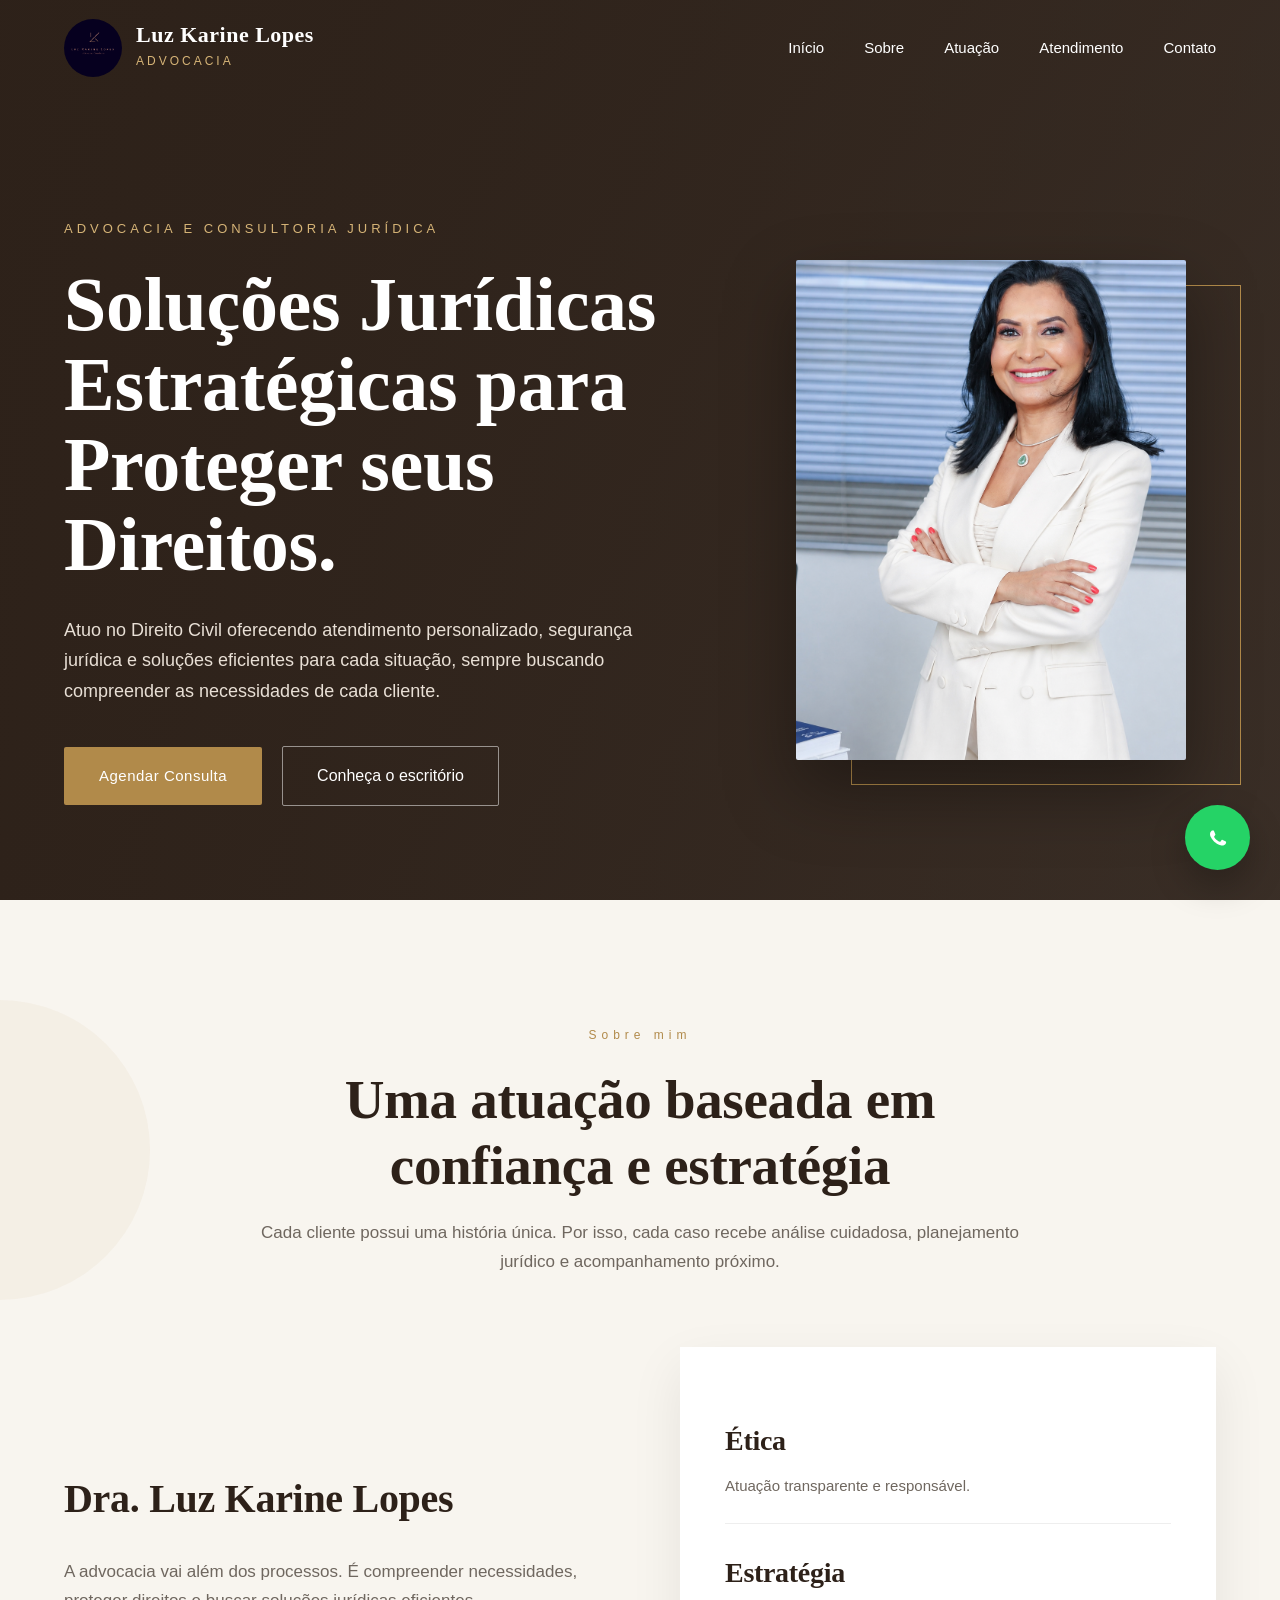
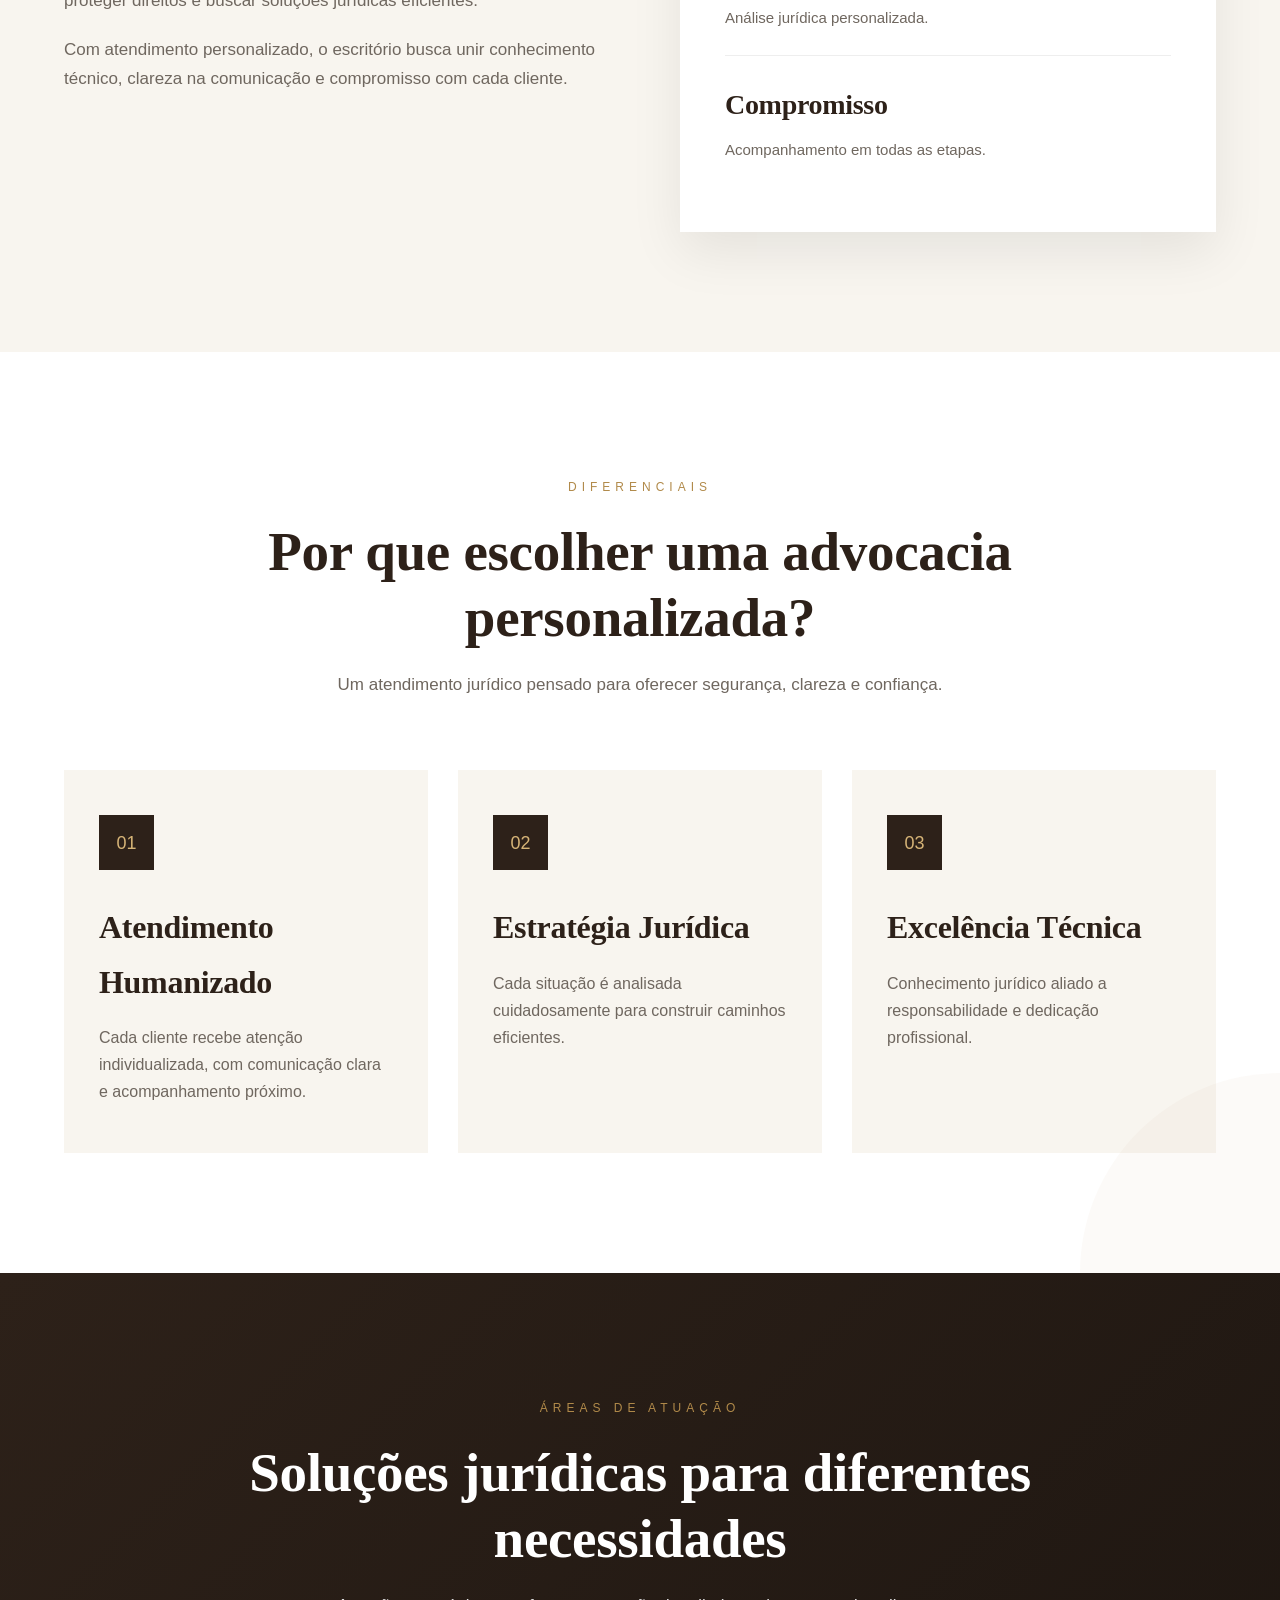
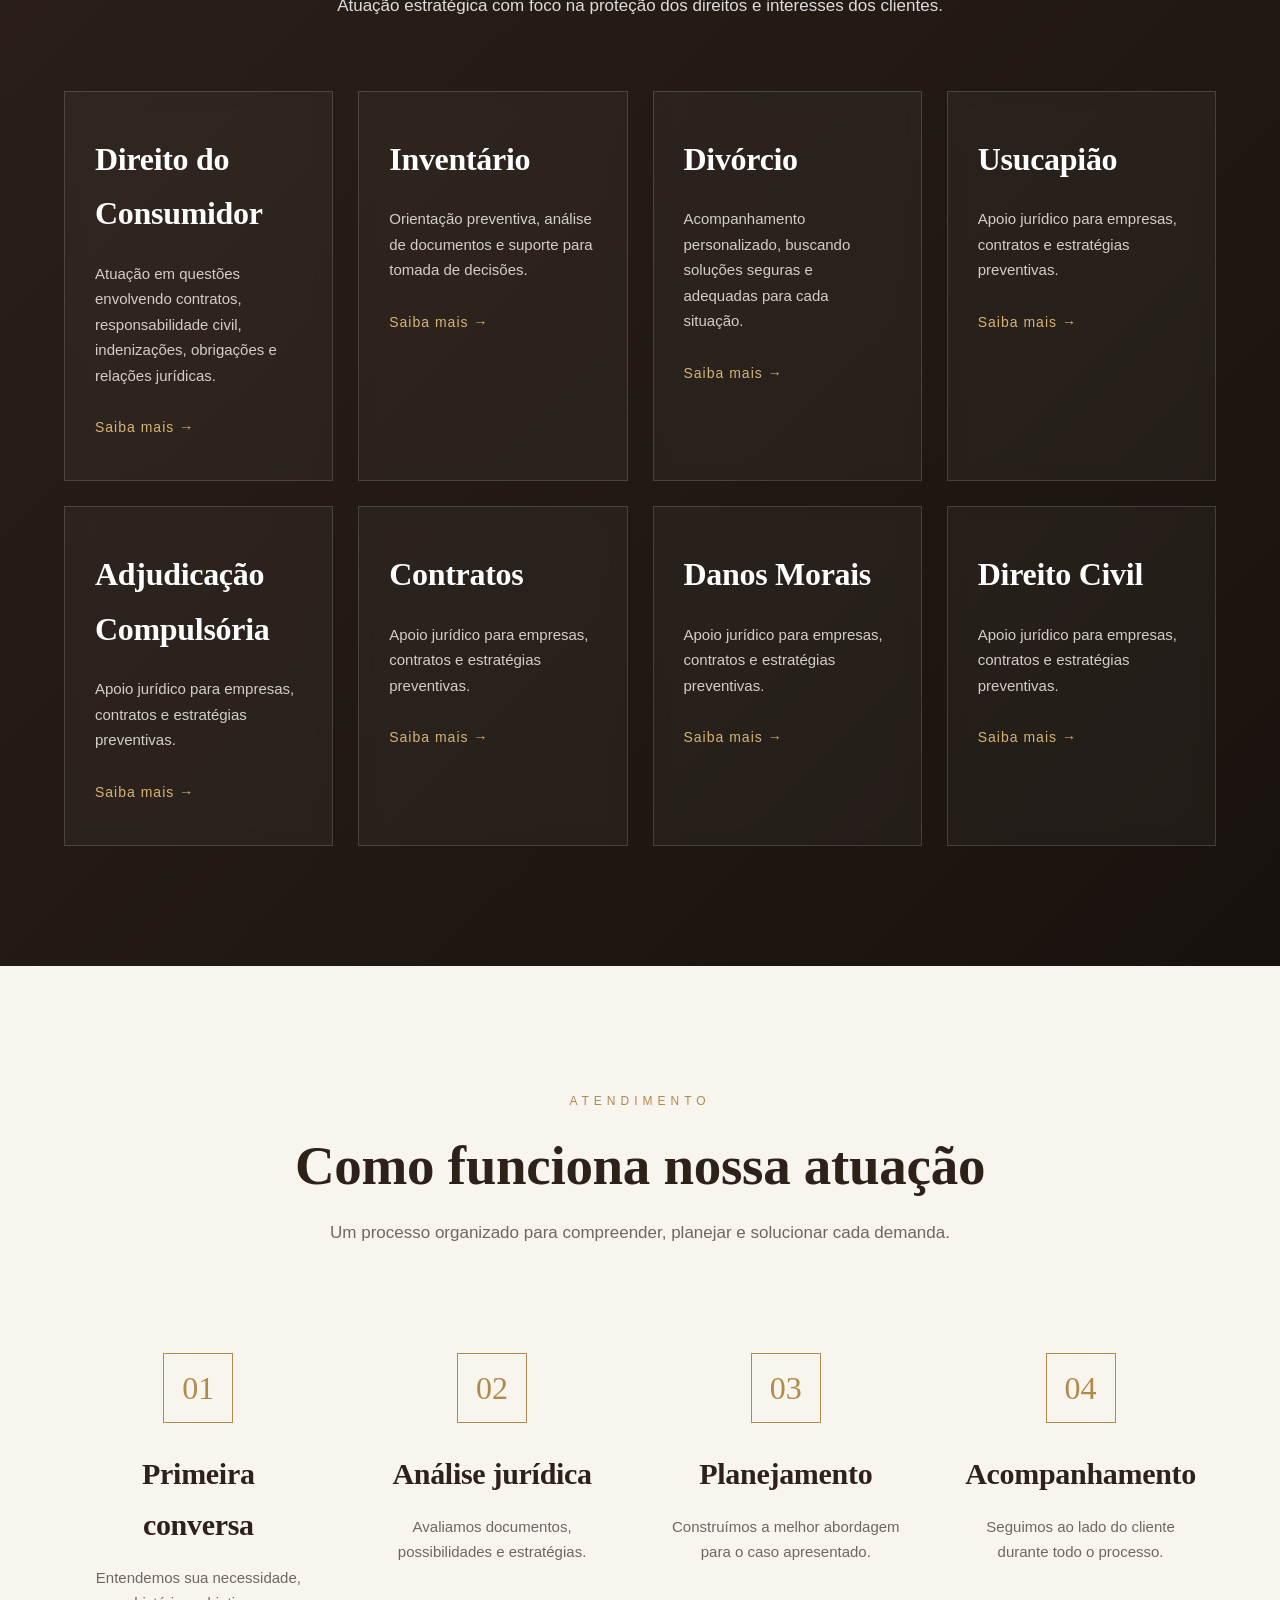
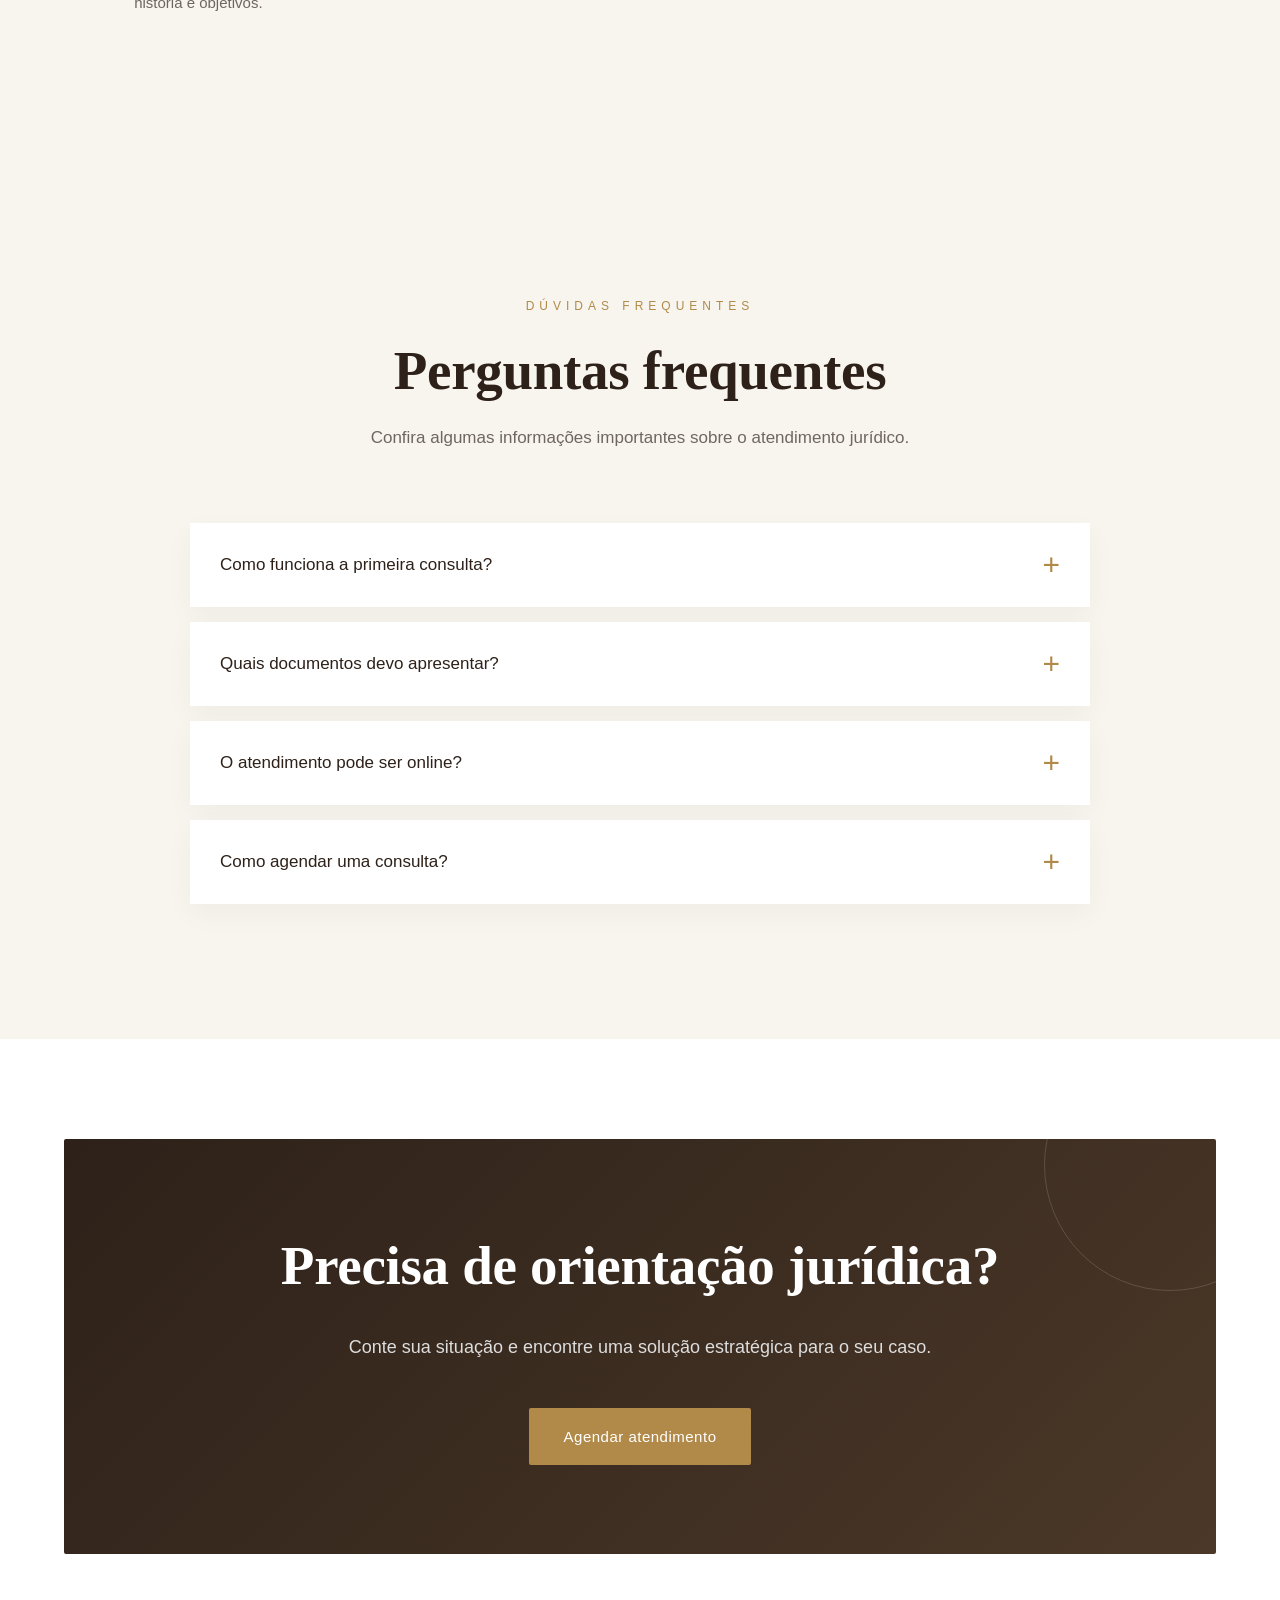
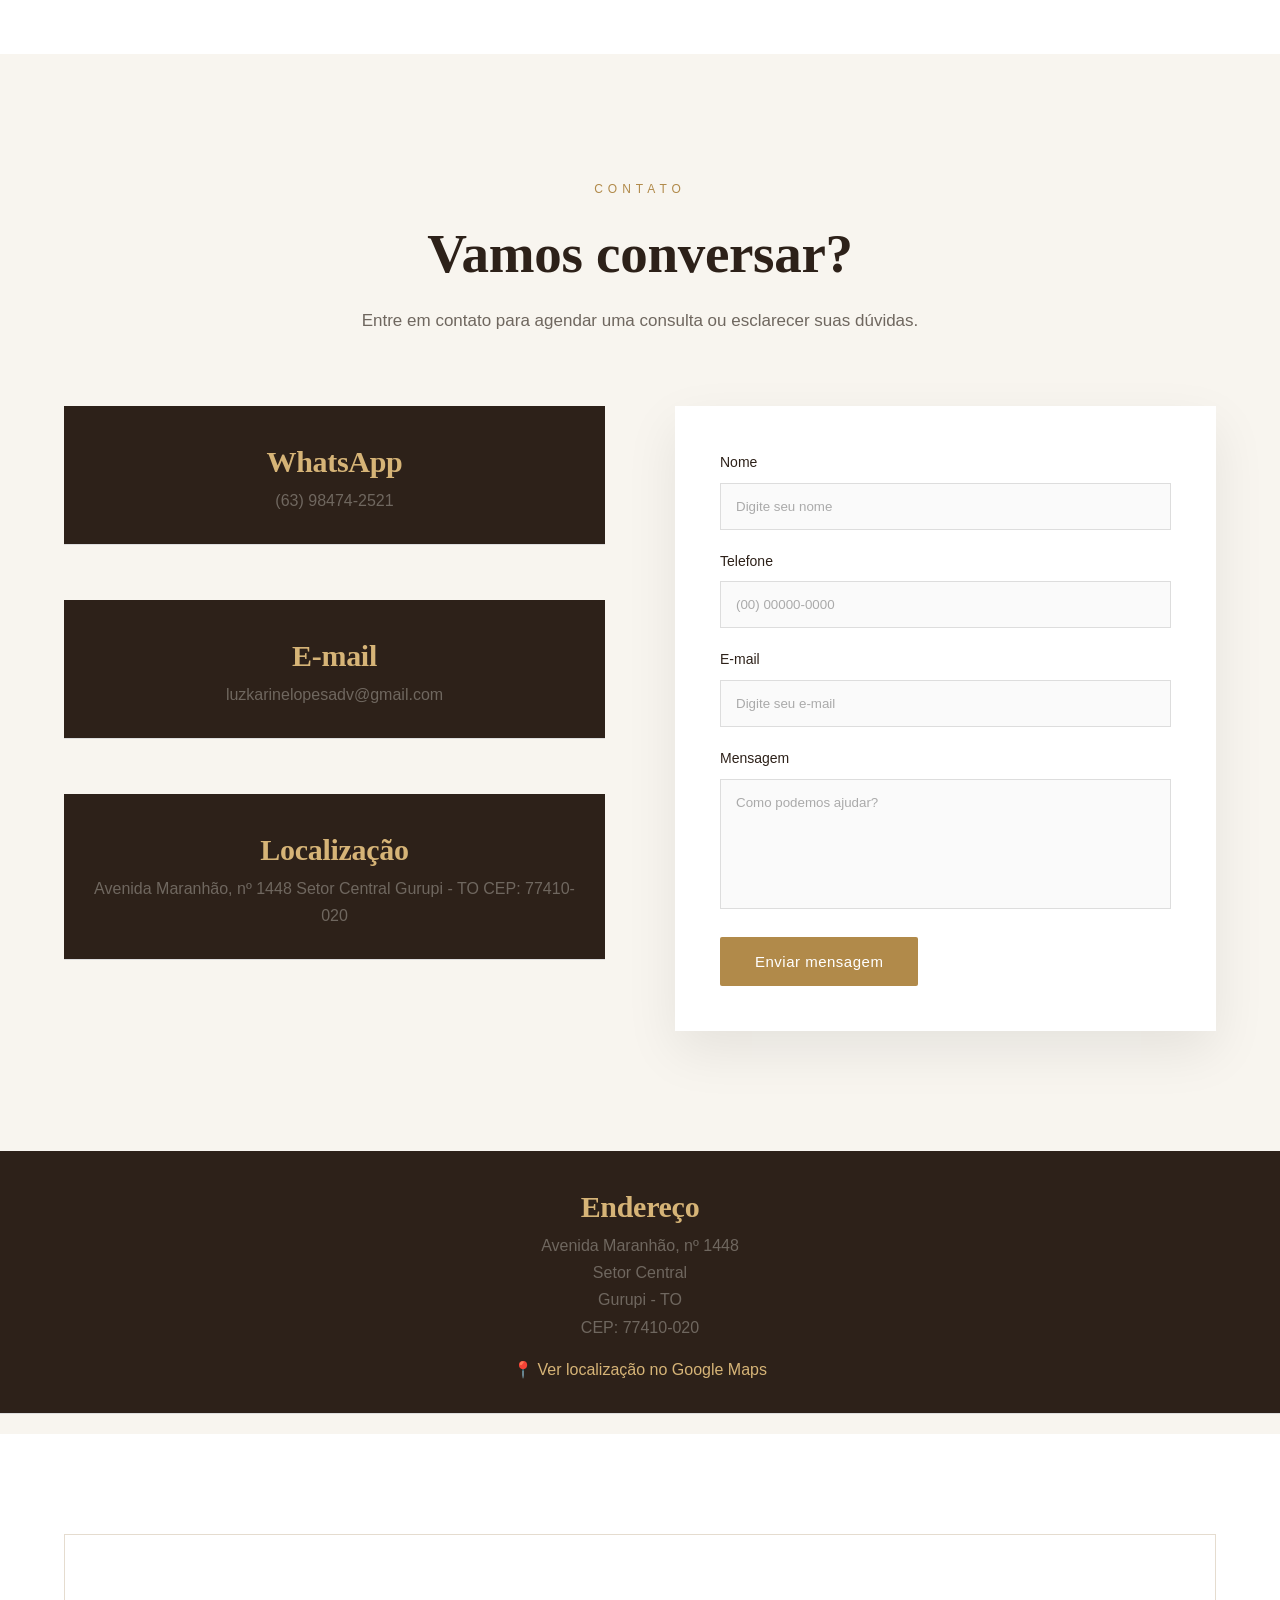
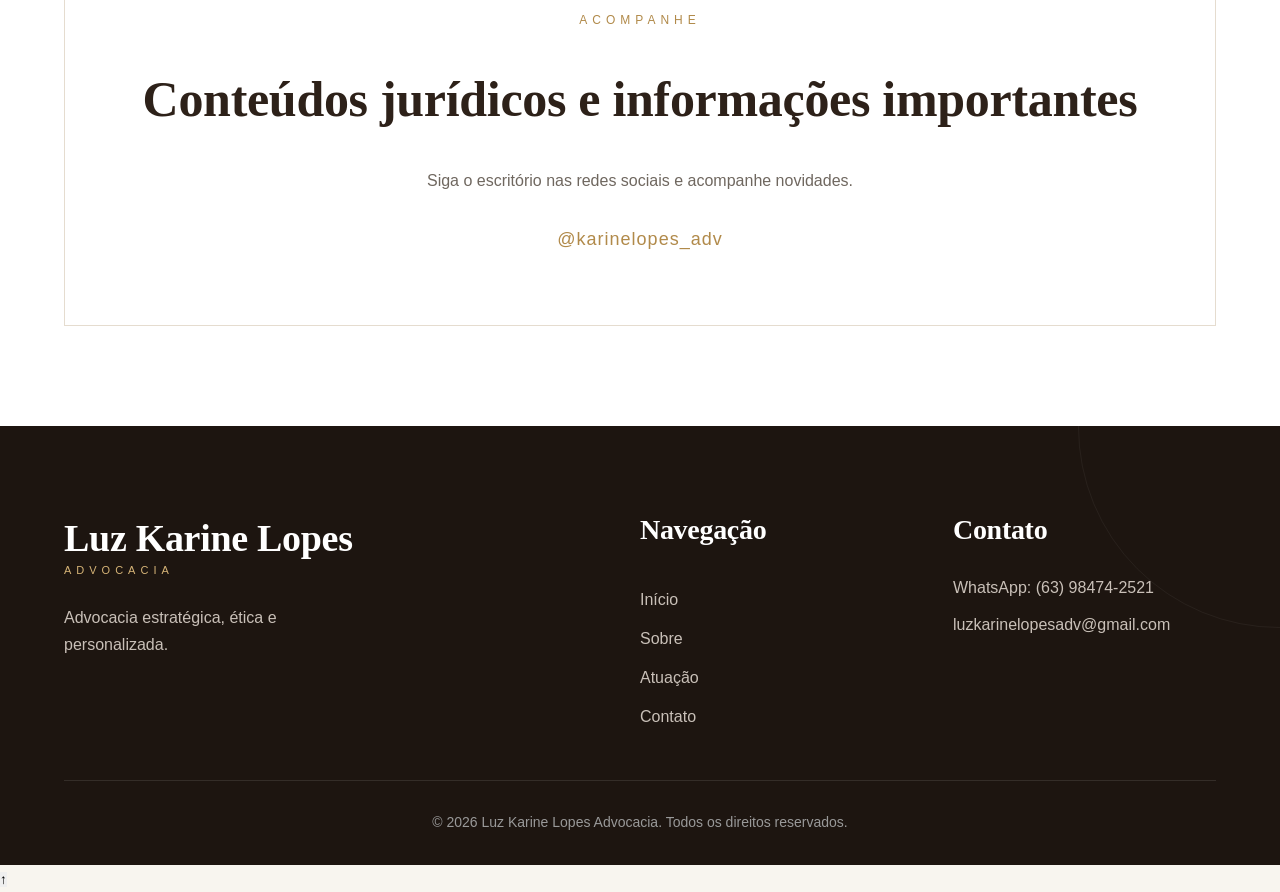
==== index.html @ 17869a9b "Ajusta logo circular no cabecalho" ====
<!DOCTYPE html>
<html lang="pt-BR">

<head>
    <meta charset="UTF-8">
    <meta name="viewport" content="width=device-width, initial-scale=1.0">

    <title>Luz Karine Lopes | Advocacia Especializada</title>

    <meta name="description" content="Escritório de advocacia com atendimento personalizado, atuação jurídica especializada, ética, comprometimento e excelência na defesa dos direitos de seus clientes.">

    <meta name="keywords" content="advogada, advocacia, direito, escritório de advocacia, advogado, direito civil, direito do consumidor, direito de família, Gurupi, Tocantins">

    <meta name="author" content="Luz Karine Lopes">

    <meta name="robots" content="index, follow">

    <link rel="canonical" href="https://mariaeduardalopes521.github.io/luzkarinelopes.github.io/">

    <meta property="og:type" content="website">
    <meta property="og:title" content="Luz Karine Lopes | Advocacia Especializada">
    <meta property="og:description" content="Atendimento jurídico com ética, excelência e compromisso na defesa dos seus direitos.">
    <meta property="og:url" content="https://mariaeduardalopes521.github.io/luzkarinelopes.github.io/">

    <meta property="og:image" content="https://mariaeduardalopes521.github.io/luzkarinelopes.github.io/perfil.png">

    <meta property="og:locale" content="pt_BR">

    <meta name="twitter:card" content="summary_large_image">
    <meta name="twitter:title" content="Luz Karine Lopes | Advocacia Especializada">
    <meta name="twitter:description" content="Advocacia especializada, atendimento humanizado e soluções jurídicas personalizadas.">
    <meta name="twitter:image" content="https://mariaeduardalopes521.github.io/luzkarinelopes.github.io/perfil.png">

    <link rel="icon" href="image.png" type="image/png">

    <link rel="stylesheet" href="style.css">

    <script type="application/ld+json">
    {
      "@context":"https://schema.org",
      "@type":"LegalService",
      "name":"Luz Karine Lopes",
      "url":"https://mariaeduardalopes521.github.io/luzkarinelopes.github.io/",
      "image":"https://mariaeduardalopes521.github.io/luzkarinelopes.github.io/perfil.png",
      "description":"Escritório de advocacia especializado em atendimento jurídico personalizado.",
      "areaServed":"Brasil",
      "availableLanguage":"Portuguese",
      "founder":{
        "@type":"Person",
        "name":"Luz Karine Lopes"
      }
    }
    </script>

    <link rel="preconnect" href="https://fonts.googleapis.com">
    <link rel="preconnect" href="https://fonts.gstatic.com" crossorigin>
</head>

<body>



<!-- ================= HEADER ================= -->


<header class="header" id="header">


<div class="container">


<div class="navbar">



<a href="#inicio" class="logo">

    <img src="image.png" alt="Logo Luz Karine Lopes Advocacia">

    <div class="logo-text">
        <h2>Luz Karine Lopes</h2>
        <span>ADVOCACIA</span>
    </div>

</a>


<nav class="menu" id="menu">


<a href="#inicio">
Início
</a>


<a href="#sobre">
Sobre
</a>


<a href="#atuacao">
Atuação
</a>


<a href="#atendimento">
Atendimento
</a>


<a href="#contato">
Contato
</a>


</nav>




<button class="menu-mobile" id="menu-mobile">


<span></span>

<span></span>

<span></span>


</button>



</div>


</div>


</header>





<!-- ================= HERO ================= -->


<section class="hero" id="inicio">


<div class="container">


<div class="hero-content">



<div class="hero-text">


<span class="subtitle">
ADVOCACIA E CONSULTORIA JURÍDICA
</span>



<h1>

Soluções Jurídicas Estratégicas para Proteger seus Direitos.

</h1>



<p>

Atuo no Direito Civil oferecendo atendimento personalizado, segurança jurídica e soluções eficientes para cada situação, sempre buscando compreender as necessidades de cada cliente.

</p>



<div class="hero-buttons">


<a href="#contato" class="btn-primary">

Agendar Consulta

</a>



<a href="#sobre" class="btn-secondary">

Conheça o escritório

</a>



</div>



</div>





<div class="hero-image">


<div class="image-frame">


<img src="perfil.png" alt="Dra. Luz Karine Lopes - Advogada">

</div>


<div class="gold-detail"></div>



</div>



</div>


</div>


</section>





<!-- ================= SOBRE ================= -->


<section class="sobre" id="sobre">


<div class="container">


<div class="section-header">


<span>
Sobre mim
</span>


<h2>
Uma atuação baseada em confiança e estratégia
</h2>


<p>

Cada cliente possui uma história única.
Por isso, cada caso recebe análise cuidadosa,
planejamento jurídico e acompanhamento próximo.

</p>


</div>





<div class="sobre-grid">



<div class="sobre-text">


<h3>
Dra. Luz Karine Lopes
</h3>



<p>

A advocacia vai além dos processos.
É compreender necessidades, proteger direitos
e buscar soluções jurídicas eficientes.

</p>



<p>

Com atendimento personalizado,
o escritório busca unir conhecimento técnico,
clareza na comunicação e compromisso
com cada cliente.

</p>



</div>





<div class="sobre-box">


<div class="item">


<h4>
Ética
</h4>


<p>
Atuação transparente e responsável.
</p>


</div>



<div class="item">


<h4>
Estratégia
</h4>


<p>
Análise jurídica personalizada.
</p>


</div>




<div class="item">


<h4>
Compromisso
</h4>


<p>
Acompanhamento em todas as etapas.
</p>


</div>



</div>


</div>


</div>


</section>

<!-- ================= DIFERENCIAIS ================= -->


<section class="diferenciais">


<div class="container">


<div class="section-header">


<span>
DIFERENCIAIS
</span>


<h2>
Por que escolher uma advocacia personalizada?
</h2>


<p>

Um atendimento jurídico pensado para oferecer
segurança, clareza e confiança.

</p>


</div>





<div class="cards-diferenciais">



<div class="card">


<div class="icon">
01
</div>


<h3>
Atendimento Humanizado
</h3>


<p>

Cada cliente recebe atenção individualizada,
com comunicação clara e acompanhamento próximo.

</p>


</div>





<div class="card">


<div class="icon">
02
</div>


<h3>
Estratégia Jurídica
</h3>


<p>

Cada situação é analisada cuidadosamente
para construir caminhos eficientes.

</p>


</div>





<div class="card">


<div class="icon">
03
</div>


<h3>
Excelência Técnica
</h3>


<p>

Conhecimento jurídico aliado a responsabilidade
e dedicação profissional.

</p>


</div>



</div>


</div>


</section>






<!-- ================= ATUAÇÃO ================= -->



<section class="atuacao" id="atuacao">


<div class="container">



<div class="section-header light">


<span>
ÁREAS DE ATUAÇÃO
</span>



<h2>
Soluções jurídicas para diferentes necessidades
</h2>


<p>

Atuação estratégica com foco na proteção dos
direitos e interesses dos clientes.

</p>


</div>





<div class="areas-grid">



<div class="area-card">


<h3>
Direito do Consumidor
</h3>


<p>

Atuação em questões envolvendo contratos,
responsabilidade civil, indenizações,
obrigações e relações jurídicas.

</p>


<a href="#">
Saiba mais →
</a>


</div>





<div class="area-card">


<h3>
Inventário
</h3>


<p>

Orientação preventiva,
análise de documentos e suporte
para tomada de decisões.

</p>


<a href="#">
Saiba mais →
</a>


</div>





<div class="area-card">


<h3>
Divórcio
</h3>


<p>

Acompanhamento personalizado,
buscando soluções seguras
e adequadas para cada situação.

</p>


<a href="#">
Saiba mais →
</a>


</div>




<div class="area-card">


<h3>
Usucapião
</h3>


<p>

Apoio jurídico para empresas,
contratos e estratégias preventivas.

</p>


<a href="#">
Saiba mais →
</a>


</div>


<div class="area-card">


<h3>
Adjudicação Compulsória
</h3>


<p>

Apoio jurídico para empresas,
contratos e estratégias preventivas.

</p>


<a href="#">
Saiba mais →
</a>


</div>


<div class="area-card">


<h3>
Contratos
</h3>


<p>

Apoio jurídico para empresas,
contratos e estratégias preventivas.

</p>


<a href="#">
Saiba mais →
</a>


</div>


<div class="area-card">


<h3>
Danos Morais
</h3>


<p>

Apoio jurídico para empresas,
contratos e estratégias preventivas.

</p>


<a href="#">
Saiba mais →
</a>


</div>

<div class="area-card">


<h3>
Direito Civil
</h3>


<p>

Apoio jurídico para empresas,
contratos e estratégias preventivas.

</p>


<a href="#">
Saiba mais →
</a>


</div>


</div>



</div>


</section>






<!-- ================= ESTATÍSTICAS ================= -->
 
<!-- ================= COMO FUNCIONA ================= -->



<section class="atendimento" id="atendimento">


<div class="container">



<div class="section-header">


<span>
ATENDIMENTO
</span>



<h2>
Como funciona nossa atuação
</h2>



<p>

Um processo organizado para compreender,
planejar e solucionar cada demanda.

</p>



</div>






<div class="steps">



<div class="step">


<div class="number">
01
</div>


<h3>
Primeira conversa
</h3>


<p>

Entendemos sua necessidade,
história e objetivos.

</p>


</div>






<div class="step">


<div class="number">
02
</div>


<h3>
Análise jurídica
</h3>


<p>

Avaliamos documentos,
possibilidades e estratégias.

</p>


</div>






<div class="step">


<div class="number">
03
</div>


<h3>
Planejamento
</h3>


<p>

Construímos a melhor abordagem
para o caso apresentado.

</p>


</div>






<div class="step">


<div class="number">
04
</div>


<h3>
Acompanhamento
</h3>


<p>

Seguimos ao lado do cliente
durante todo o processo.

</p>


</div>



</div>



</div>


</section>

<!-- ================= DEPOIMENTOS ================= -->



<!-- ================= FAQ ================= -->



<section class="faq">


<div class="container">



<div class="section-header">


<span>
DÚVIDAS FREQUENTES
</span>



<h2>
Perguntas frequentes
</h2>



<p>

Confira algumas informações importantes
sobre o atendimento jurídico.

</p>


</div>






<div class="faq-container">





<div class="faq-item">


<button class="faq-question">

Como funciona a primeira consulta?

<span>
+
</span>

</button>



<div class="faq-answer">


<p>

A primeira conversa é destinada para
compreender o caso, analisar informações
iniciais e identificar os melhores caminhos
jurídicos.

</p>


</div>



</div>








<div class="faq-item">


<button class="faq-question">

Quais documentos devo apresentar?

<span>
+
</span>

</button>



<div class="faq-answer">


<p>

Os documentos necessários variam conforme
cada situação. Durante o atendimento serão
solicitadas apenas as informações relevantes.

</p>


</div>



</div>








<div class="faq-item">


<button class="faq-question">

O atendimento pode ser online?

<span>
+
</span>

</button>



<div class="faq-answer">


<p>

Sim. O escritório poderá realizar atendimentos
digitais para facilitar o acesso dos clientes.

</p>


</div>



</div>








<div class="faq-item">


<button class="faq-question">

Como agendar uma consulta?

<span>
+
</span>

</button>



<div class="faq-answer">


<p>

Entre em contato através do WhatsApp,
telefone ou formulário disponível nesta página.

</p>


</div>



</div>




</div>



</div>


</section>







<!-- ================= CTA ================= -->



<section class="cta">


<div class="container">



<div class="cta-box">


<h2>

Precisa de orientação jurídica?

</h2>



<p>

Conte sua situação e encontre uma solução
estratégica para o seu caso.

</p>



<a href="#contato" class="btn-primary">

Agendar atendimento

</a>



</div>



</div>


</section>







<!-- ================= CONTATO ================= -->



<section class="contato" id="contato">


<div class="container">



<div class="section-header">


<span>
CONTATO
</span>



<h2>
Vamos conversar?
</h2>



<p>

Entre em contato para agendar uma consulta
ou esclarecer suas dúvidas.

</p>


</div>






<div class="contato-grid">





<div class="contato-info">



<div class="contact-item">


<h3>
WhatsApp
</h3>


<p>
(63) 98474-2521
</p>


</div>





<div class="contact-item">


<h3>
E-mail
</h3>


<p>
luzkarinelopesadv@gmail.com
</p>


</div>





<div class="contact-item">


<h3>
Localização
</h3>


<p>
Avenida Maranhão, nº 1448
Setor Central
Gurupi - TO
CEP: 77410-020
</p>


</div>



</div>

<div class="contato-form">


<form action="https://formspree.io/f/mzdnwvbo" method="POST"></form>


<div class="form-group">


<label>
Nome
</label>


<input 
type="text" 
placeholder="Digite seu nome"

>


</div>





<div class="form-group">


<label>
Telefone
</label>


<input 
type="tel" 
placeholder="(00) 00000-0000"


>


</div>





<div class="form-group">


<label>
E-mail
</label>


<input 
type="email" 
placeholder="Digite seu e-mail"

>


</div>





<div class="form-group">


<label>
Mensagem
</label>


<textarea 
placeholder="Como podemos ajudar?"


></textarea>


</div>




<button type="submit" class="btn-primary">

Enviar mensagem

</button>



</form>


</div>



</div>


</div>


</section>







<!-- ================= LOCALIZAÇÃO ================= -->

<div class="contact-item">

<h3>Endereço</h3>

<p>
Avenida Maranhão, nº 1448<br>
Setor Central<br>
Gurupi - TO<br>
CEP: 77410-020
</p>

<p>
<a href="https://www.google.com/maps/search/?api=1&query=Avenida+Maranhão+1448+Setor+Central+Gurupi+TO+77410020" target="_blank">
📍 Ver localização no Google Maps
</a>
</p>

</div>

<!-- ================= INSTAGRAM ================= -->



<section class="instagram">


<div class="container">


<div class="instagram-box">



<span>
ACOMPANHE
</span>



<h2>
Conteúdos jurídicos e informações importantes
</h2>



<p>

Siga o escritório nas redes sociais
e acompanhe novidades.

</p>







<a href="https://www.instagram.com/karinelopes_adv/?utm_source=ig_web_button_share_sheet" target="_blank">
    @karinelopes_adv
</a>





</div>


</div>


</section>







<!-- ================= FOOTER ================= -->



<footer class="footer">


<div class="container">



<div class="footer-grid">





<div class="footer-brand">


<h2>
Luz Karine Lopes
</h2>



<span>
ADVOCACIA
</span>



<p>

Advocacia estratégica,
ética e personalizada.

</p>



</div>







<div class="footer-links">


<h3>
Navegação
</h3>


<a href="#inicio">
Início
</a>


<a href="#sobre">
Sobre
</a>


<a href="#atuacao">
Atuação
</a>


<a href="#contato">
Contato
</a>



</div>







<div class="footer-contact">


<h3>
Contato
</h3>



<p>
WhatsApp: (63) 98474-2521
</p>



<p>
luzkarinelopesadv@gmail.com
</p>



</div>



</div>





<div class="footer-bottom">


<p>

© 2026 Luz Karine Lopes  Advocacia.
Todos os direitos reservados.

</p>


</div>



</div>


</footer>







<!-- ================= BOTÃO WHATSAPP ================= -->



<a 
href="#" 
class="whatsapp"
target="_blank"
aria-label="WhatsApp"
>


<svg 
xmlns="http://www.w3.org/2000/svg" 
viewBox="0 0 24 24"
>


<path d="
M17.472 14.382
c-.297-.149-1.758-.867-2.03-.967
-.273-.099-.471-.148-.67.15
-.197.297-.767.966-.94 1.164
-.173.199-.347.223-.644.075
-.297-.15-1.255-.463-2.39-1.475
-.883-.788-1.48-1.761-1.653-2.059
-.173-.297-.018-.458.13-.606
.134-.133.298-.347.446-.52
.149-.174.198-.298.298-.497
.099-.198.05-.371-.025-.52
-.075-.149-.669-1.611-.916-2.207
-.242-.579-.487-.5-.669-.51
-.173-.008-.371-.01-.57-.01
-.198 0-.52.074-.792.372
-.272.297-1.04 1.016-1.04 2.479
0 1.462 1.065 2.875 1.213 3.074
.149.198 2.096 3.2 5.077 4.487
.709.306 1.262.489 1.694.625
.712.227 1.36.195 1.872.118
.571-.085 1.758-.719 2.006-1.413
.248-.694.248-1.289.173-1.413
-.074-.124-.272-.198-.57-.347
z"/>


</svg>


</a>







<script src="script.js"></script>



</body>


</html>

<!-- ================= SCRIPTS ================= -->


<script src="script.js"></script>


</body>


</html>
---- style.css ----
/* =======================================================
   LUZ KARINE LOPES ADVOCACIA
   STYLE.CSS
   DESIGN PREMIUM
   ======================================================= */


/* =========================
   RESET GLOBAL
========================= */


* {

margin:0;
padding:0;
box-sizing:border-box;

}



html {

scroll-behavior:smooth;

}



body {

font-family:'Inter', sans-serif;

background:#f8f5ef;

color:#29231d;

line-height:1.7;

overflow-x:hidden;

}



img {

max-width:100%;

display:block;

}



a {

text-decoration:none;

color:inherit;

}



ul {

list-style:none;

}




button {

font-family:inherit;

border:none;

cursor:pointer;

}





/* =========================
   VARIÁVEIS
========================= */


:root {


--creme:#f8f5ef;

--bege:#eee5d8;

--cafe:#2d2119;

--cafe-claro:#5b4634;

--dourado:#b18a4a;

--dourado-claro:#d6b477;

--branco:#ffffff;

--texto:#29231d;

--cinza:#6f675f;


--sombra:

0 20px 50px rgba(0,0,0,.08);


--transicao:

.4s ease;


}




/* =========================
   CONTAINER
========================= */


.container {

width:90%;

max-width:1200px;

margin:auto;

}





/* =========================
   HEADER
========================= */


.header {


position:fixed;

top:0;

left:0;

width:100%;

z-index:999;


transition:var(--transicao);


background:transparent;


}



.header.scrolled {


background:rgba(45,33,25,.95);

backdrop-filter:blur(15px);


box-shadow:

0 10px 30px rgba(0,0,0,.15);


}





.navbar {


height:95px;

display:flex;

align-items:center;

justify-content:space-between;


}





/* LOGO */


.logo {


display:flex;

flex-direction:column;


}



.logo h2 {


font-family:'Cormorant Garamond',serif;

font-size:34px;

font-weight:700;

letter-spacing:.5px;


color:var(--branco);


}



.logo span {


font-size:11px;

letter-spacing:5px;

color:var(--dourado-claro);

margin-top:-8px;


}





/* MENU */


.menu {


display:flex;

gap:40px;


}



.menu a {


color:#fff;

font-size:15px;

font-weight:400;

position:relative;


}



.menu a::after {


content:"";

position:absolute;

left:0;

bottom:-8px;

width:0;

height:1px;

background:var(--dourado);


transition:.4s;


}



.menu a:hover::after {


width:100%;


}






/* MENU MOBILE */


.menu-mobile {


display:none;

background:none;


}



.menu-mobile span {


display:block;

width:28px;

height:2px;

background:#fff;

margin:6px;


}

/* =========================
   HERO SECTION
========================= */


.hero {


min-height:100vh;

display:flex;

align-items:center;

position:relative;


background:

linear-gradient(
135deg,
rgba(45,33,25,.96),
rgba(45,33,25,.82)
),

url("images/perfil.png");


background-size:cover;

background-position:center;


padding-top:120px;


color:#fff;


}





.hero::before {


content:"";

position:absolute;

top:0;

left:0;

width:100%;

height:100%;


background:

linear-gradient(
90deg,
rgba(45,33,25,.95),
rgba(45,33,25,.65)
);


}





.hero .container {


position:relative;

z-index:2;


}





.hero-content {


display:grid;

grid-template-columns:

1fr 450px;


align-items:center;

gap:70px;


}





/* TEXTO HERO */


.subtitle {


display:inline-block;

font-size:13px;

letter-spacing:4px;

color:var(--dourado-claro);

margin-bottom:25px;


}





.hero-text h1 {


font-family:'Cormorant Garamond',serif;


font-size:

clamp(48px,6vw,76px);


line-height:1.05;


font-weight:600;


margin-bottom:30px;


}



.hero-text p {


font-size:18px;

max-width:600px;

color:#e8dfd5;

font-weight:300;

margin-bottom:40px;


}




/* BOTÕES */


.hero-buttons {


display:flex;

gap:20px;

align-items:center;


}



.btn-primary {


background:var(--dourado);


color:#fff;


padding:16px 35px;


font-size:15px;


letter-spacing:.5px;


transition:.4s;


display:inline-block;


}



.btn-primary:hover {


background:#987238;

transform:translateY(-3px);


}





.btn-secondary {


border:1px solid rgba(255,255,255,.5);


color:#fff;


padding:15px 34px;


transition:.4s;


}



.btn-secondary:hover {


background:#fff;

color:var(--cafe);


}





/* FOTO HERO */


.hero-image {


position:relative;

display:flex;

justify-content:center;


}



.image-frame {


width:390px;

height:500px;


overflow:hidden;


position:relative;


z-index:2;


border-radius:2px;


box-shadow:

0 30px 70px rgba(0,0,0,.35);


}



.image-frame img {


width:100%;

height:100%;

object-fit:cover;


}




.gold-detail {


position:absolute;


width:390px;

height:500px;


border:1px solid var(--dourado);


right:-25px;

bottom:-25px;


z-index:1;


}






/* =========================
   TÍTULOS DE SEÇÃO
========================= */


.section-header {


text-align:center;

max-width:800px;

margin:0 auto 70px;


}




.section-header span {


font-size:12px;

letter-spacing:5px;

color:var(--dourado);


}



.section-header h2 {


font-family:'Cormorant Garamond',serif;


font-size:

clamp(38px,5vw,55px);


line-height:1.2;


font-weight:600;


margin:20px 0;


color:var(--cafe);


}




.section-header p {


color:var(--cinza);

font-size:17px;


}





.section-header.light h2 {


color:#fff;


}



.section-header.light p {


color:#ddd;


}





/* =========================
   SOBRE
========================= */


.sobre {


padding:120px 0;


background:var(--creme);


}





.sobre-grid {


display:grid;


grid-template-columns:

1fr 1fr;


gap:80px;


align-items:center;


}





.sobre-text h3 {


font-family:'Cormorant Garamond',serif;


font-size:40px;


color:var(--cafe);


margin-bottom:25px;


}




.sobre-text p {


color:var(--cinza);


margin-bottom:20px;


font-size:17px;


}





.sobre-box {


background:#fff;


padding:45px;


box-shadow:var(--sombra);


}



/* =========================
   SOBRE - ITENS
========================= */


.sobre-box .item {


padding:25px 0;


border-bottom:1px solid #eee;


}



.sobre-box .item:last-child {


border-bottom:none;


}




.sobre-box h4 {


font-family:'Cormorant Garamond',serif;


font-size:28px;


color:var(--cafe);


margin-bottom:8px;


}





.sobre-box p {


color:var(--cinza);


font-size:15px;


}







/* =========================
   DIFERENCIAIS
========================= */


.diferenciais {


padding:120px 0;


background:#fff;


}




.cards-diferenciais {


display:grid;


grid-template-columns:

repeat(3,1fr);


gap:30px;


}





.card {


background:var(--creme);


padding:45px 35px;


position:relative;


transition:.4s;


border-bottom:2px solid transparent;


}





.card:hover {


transform:translateY(-10px);


box-shadow:var(--sombra);


border-color:var(--dourado);


}





.icon {


width:55px;


height:55px;


display:flex;


align-items:center;


justify-content:center;


background:var(--cafe);


color:var(--dourado-claro);


font-size:18px;


margin-bottom:30px;


}





.card h3 {


font-family:'Cormorant Garamond',serif;


font-size:32px;


color:var(--cafe);


margin-bottom:15px;


}





.card p {


color:var(--cinza);


font-size:16px;


}







/* =========================
   ÁREAS DE ATUAÇÃO
========================= */


.atuacao {


padding:120px 0;


background:

linear-gradient(

135deg,

#2d2119,

#18120e

);


}





.areas-grid {


display:grid;


grid-template-columns:

repeat(4,1fr);


gap:25px;


}





.area-card {


padding:40px 30px;


border:1px solid rgba(255,255,255,.15);


background:rgba(255,255,255,.04);


backdrop-filter:blur(10px);


transition:.4s;


}





.area-card:hover {


background:rgba(255,255,255,.08);


transform:translateY(-8px);


}




.area-card h3 {


font-family:'Cormorant Garamond',serif;


font-size:32px;


color:#fff;


margin-bottom:20px;


}




.area-card p {


color:#d5cec6;


font-size:15px;


margin-bottom:25px;


}





.area-card a {


color:var(--dourado-claro);


font-size:14px;


letter-spacing:1px;


}







/* =========================
   ESTATÍSTICAS
========================= */


.estatisticas {


background:var(--bege);


padding:70px 0;


}





.stats-grid {


display:grid;


grid-template-columns:

repeat(4,1fr);


text-align:center;


gap:30px;


}





.stat strong {


display:block;


font-family:'Cormorant Garamond',serif;


font-size:60px;


color:var(--cafe);


line-height:1;


}





.stat strong::after {


content:"+";


font-size:40px;


color:var(--dourado);


}





.stat span {


display:block;


margin-top:15px;


color:var(--cinza);


font-size:15px;


}





/* =========================
   ATENDIMENTO
========================= */


.atendimento {


padding:120px 0;


background:var(--creme);


}





.steps {


display:grid;


grid-template-columns:

repeat(4,1fr);


gap:25px;


}





.step {


text-align:center;


padding:35px 20px;


}





.step .number {


width:70px;


height:70px;


margin:0 auto 25px;


display:flex;


align-items:center;


justify-content:center;


border:1px solid var(--dourado);


font-family:'Cormorant Garamond',serif;


font-size:32px;


color:var(--dourado);


}





.step h3 {


font-family:'Cormorant Garamond',serif;


font-size:30px;


color:var(--cafe);


margin-bottom:15px;


}





.step p {


color:var(--cinza);


font-size:15px;


}

/* =========================
   DEPOIMENTOS
========================= */


.depoimentos {


padding:120px 0;


background:#fff;


}




.depoimentos-grid {


display:grid;


grid-template-columns:

repeat(3,1fr);


gap:30px;


}





.depoimento-card {


padding:40px 35px;


background:var(--creme);


border-left:3px solid var(--dourado);


transition:.4s;


}





.depoimento-card:hover {


transform:translateY(-8px);


box-shadow:var(--sombra);


}





.depoimento-card p {


font-style:italic;


color:var(--cinza);


font-size:16px;


margin-bottom:30px;


}





.depoimento-card h4 {


font-family:'Cormorant Garamond',serif;


font-size:25px;


color:var(--cafe);


}





.depoimento-card span {


font-size:13px;


color:var(--dourado);


}





/* =========================
   FAQ
========================= */


.faq {


padding:120px 0;


background:var(--creme);


}





.faq-container {


max-width:900px;


margin:auto;


}





.faq-item {


background:#fff;


margin-bottom:15px;


box-shadow:0 10px 30px rgba(0,0,0,.04);


}





.faq-question {


width:100%;


padding:25px 30px;


background:none;


display:flex;


justify-content:space-between;


align-items:center;


font-size:17px;


font-weight:500;


color:var(--cafe);


text-align:left;


}





.faq-question span {


font-size:30px;


color:var(--dourado);


transition:.3s;


}





.faq-answer {


max-height:0;


overflow:hidden;


transition:.4s;


}





.faq-answer p {


padding:0 30px 25px;


color:var(--cinza);


}





.faq-item.active .faq-answer {


max-height:200px;


}





.faq-item.active .faq-question span {


transform:rotate(45deg);


}





/* =========================
   CTA
========================= */


.cta {


padding:100px 0;


background:#fff;


}





.cta-box {


background:

linear-gradient(

135deg,

#2d2119,

#4b3828

);


padding:80px 50px;


text-align:center;


color:#fff;


position:relative;


overflow:hidden;


}





.cta-box::before {


content:"";


position:absolute;


width:250px;


height:250px;


border:1px solid rgba(255,255,255,.15);


border-radius:50%;


top:-100px;


right:-80px;


}





.cta-box h2 {


position:relative;


font-family:'Cormorant Garamond',serif;


font-size:55px;


margin-bottom:20px;


}





.cta-box p {


position:relative;


font-size:18px;


color:#ddd;


margin-bottom:35px;


}





.cta-box .btn-primary {


position:relative;


}





/* =========================
   CONTATO
========================= */


.contato {


padding:120px 0;


background:var(--creme);


}





.contato-grid {


display:grid;


grid-template-columns:

1fr 1fr;


gap:70px;


}





.contato-info {


display:flex;


flex-direction:column;


gap:35px;


}





.contact-item {


border-bottom:1px solid #ddd;


padding-bottom:20px;


}





.contact-item h3 {


font-family:'Cormorant Garamond',serif;


font-size:30px;


color:var(--cafe);


}





.contact-item p {


color:var(--cinza);


}





.contato-form {


background:#fff;


padding:45px;


box-shadow:var(--sombra);


}





.form-group {


margin-bottom:20px;


}





.form-group label {


display:block;


font-size:14px;


margin-bottom:8px;


color:var(--cafe);


}





.form-group input,

.form-group textarea {


width:100%;


padding:15px;


border:1px solid #ddd;


background:#fafafa;


font-family:'Inter',sans-serif;


outline:none;


transition:.3s;


}





.form-group textarea {


height:130px;


resize:none;


}





.form-group input:focus,

.form-group textarea:focus {


border-color:var(--dourado);


background:#fff;


}

/* =========================
   LOCALIZAÇÃO
========================= */


.localizacao {


padding:0 0 100px;


background:var(--creme);


}



.map-area {


height:400px;


background:

linear-gradient(

135deg,

#ddd5c8,

#eee7dc

);


display:flex;


align-items:center;


justify-content:center;


}





.map-placeholder {


text-align:center;


padding:40px;


}





.map-placeholder h3 {


font-family:'Cormorant Garamond',serif;


font-size:38px;


color:var(--cafe);


margin-bottom:15px;


}





.map-placeholder p {


color:var(--cinza);


}





/* =========================
   INSTAGRAM
========================= */


.instagram {


padding:100px 0;


background:#fff;


}





.instagram-box {


text-align:center;


padding:70px 40px;


border:1px solid #e5dccf;


}





.instagram-box span {


letter-spacing:5px;


font-size:12px;


color:var(--dourado);


}





.instagram-box h2 {


font-family:'Cormorant Garamond',serif;


font-size:50px;


color:var(--cafe);


margin:25px 0;


}





.instagram-box p {


color:var(--cinza);


margin-bottom:30px;


}





.instagram-box a {


color:var(--dourado);


font-size:18px;


letter-spacing:1px;


}





/* =========================
   FOOTER
========================= */


.footer {


background:#1d1510;


color:#fff;


padding:80px 0 30px;


}





.footer-grid {


display:grid;


grid-template-columns:

2fr 1fr 1fr;


gap:50px;


padding-bottom:50px;


border-bottom:1px solid rgba(255,255,255,.1);


}





.footer-brand h2 {


font-family:'Cormorant Garamond',serif;


font-size:38px;


}





.footer-brand span {


display:block;


font-size:11px;


letter-spacing:5px;


color:var(--dourado-claro);


margin-top:-10px;


}





.footer-brand p {


margin-top:25px;


color:#c9c0b8;


max-width:300px;


}





.footer h3 {


font-family:'Cormorant Garamond',serif;


font-size:28px;


margin-bottom:20px;


}





.footer-links {


display:flex;


flex-direction:column;


gap:12px;


}





.footer-links a {


color:#c9c0b8;


transition:.3s;


}





.footer-links a:hover {


color:var(--dourado-claro);


}





.footer-contact p {


color:#c9c0b8;


margin-bottom:10px;


}





.footer-bottom {


text-align:center;


padding-top:30px;


color:#999;


font-size:14px;


}






/* =========================
   WHATSAPP FLUTUANTE
========================= */


.whatsapp {


position:fixed;


right:30px;


bottom:30px;


width:65px;


height:65px;


border-radius:50%;


background:#25d366;


display:flex;


align-items:center;


justify-content:center;


z-index:999;


box-shadow:

0 15px 35px rgba(0,0,0,.25);


transition:.4s;


}





.whatsapp:hover {


transform:translateY(-8px) scale(1.05);


}





.whatsapp svg {


width:32px;


height:32px;


fill:#fff;


}





/* =========================
   ANIMAÇÕES
========================= */


@keyframes aparecer {


from {


opacity:0;


transform:translateY(40px);


}


to {


opacity:1;


transform:translateY(0);


}


}



.reveal {


animation:aparecer .8s ease forwards;


}

/* =========================
   RESPONSIVIDADE
   TABLETS
========================= */


@media(max-width:1100px){



.hero-content {


grid-template-columns:1fr;


text-align:center;


}



.hero-text {


display:flex;


flex-direction:column;


align-items:center;


}



.hero-text p {


max-width:700px;


}





.hero-image {


margin-top:50px;


}





.areas-grid {


grid-template-columns:

repeat(2,1fr);


}





.cards-diferenciais {


grid-template-columns:

repeat(2,1fr);


}





.steps {


grid-template-columns:

repeat(2,1fr);


}





.stats-grid {


grid-template-columns:

repeat(2,1fr);


}





.depoimentos-grid {


grid-template-columns:

repeat(2,1fr);


}





.footer-grid {


grid-template-columns:

1fr 1fr;


}





}






/* =========================
   TABLET MENU
========================= */


@media(max-width:900px){



.navbar {


height:80px;


}





.menu {


position:absolute;


top:80px;


left:0;


width:100%;


background:rgba(45,33,25,.98);


flex-direction:column;


align-items:center;


gap:25px;


padding:40px 0;


transform:translateY(-150%);


opacity:0;


visibility:hidden;


transition:.4s;


}





.menu.active {


transform:translateY(0);


opacity:1;


visibility:visible;


}





.menu-mobile {


display:block;


}





.logo h2 {


font-size:28px;


}





.hero {


padding-top:100px;


}





.hero-text h1 {


font-size:50px;


}





.sobre-grid {


grid-template-columns:1fr;


gap:40px;


}





.contato-grid {


grid-template-columns:1fr;


}





}





/* =========================
   CELULAR
========================= */


@media(max-width:600px){



.container {


width:92%;


}





.logo h2 {


font-size:24px;


}



.logo span {


font-size:9px;


letter-spacing:3px;


}





.hero {


min-height:auto;


padding:140px 0 80px;


}





.hero-text h1 {


font-size:42px;


}





.hero-text p {


font-size:16px;


}





.hero-buttons {


flex-direction:column;


width:100%;


}





.btn-primary,

.btn-secondary {


width:100%;


text-align:center;


}





.image-frame {


width:280px;


height:380px;


}





.gold-detail {


width:280px;


height:380px;


}





.section-header {


margin-bottom:45px;


}





.section-header h2 {


font-size:38px;


}





.cards-diferenciais,

.areas-grid,

.steps,

.stats-grid,

.depoimentos-grid {


grid-template-columns:1fr;


}





.card {


padding:35px 25px;


}





.area-card {


padding:35px 25px;


}





.stat strong {


font-size:50px;


}





.cta-box {


padding:60px 25px;


}





.cta-box h2 {


font-size:40px;


}





.instagram-box h2 {


font-size:38px;


}





.contato-form {


padding:30px 20px;


}





.footer-grid {


grid-template-columns:1fr;


text-align:center;


}





.footer-brand p {


margin:auto;


}





.whatsapp {


right:20px;


bottom:20px;


width:58px;


height:58px;


}





}

/* =======================================================
   AJUSTES DE ACABAMENTO PREMIUM
======================================================= */



/* =========================
   SELEÇÃO DE TEXTO
========================= */


::selection {


background:var(--dourado);


color:#fff;


}





/* =========================
   SCROLLBAR PERSONALIZADA
========================= */


::-webkit-scrollbar {


width:10px;


}



::-webkit-scrollbar-track {


background:#eee;


}



::-webkit-scrollbar-thumb {


background:var(--dourado);


border-radius:10px;


}





/* =========================
   EFEITOS DE ENTRADA
========================= */


.fade-up {


opacity:0;


transform:translateY(40px);


transition:.8s ease;


}





.fade-up.show {


opacity:1;


transform:translateY(0);


}





.fade-left {


opacity:0;


transform:translateX(-50px);


transition:.8s ease;


}





.fade-left.show {


opacity:1;


transform:translateX(0);


}





.fade-right {


opacity:0;


transform:translateX(50px);


transition:.8s ease;


}





.fade-right.show {


opacity:1;


transform:translateX(0);


}







/* =========================
   ELEMENTOS DECORATIVOS
========================= */


.sobre::before {


content:"";


position:absolute;


width:300px;


height:300px;


border-radius:50%;


background:rgba(177,138,74,.06);


top:100px;


left:-150px;


}





.sobre {


position:relative;


overflow:hidden;


}





.diferenciais {


position:relative;


overflow:hidden;


}





.diferenciais::after {


content:"";


position:absolute;


width:400px;


height:400px;


border-radius:50%;


background:rgba(177,138,74,.04);


right:-200px;


bottom:-200px;


}







/* =========================
   BOTÕES GERAIS
========================= */


button,


.btn-primary,


.btn-secondary {


cursor:pointer;


}





.btn-primary {


position:relative;


overflow:hidden;


}





.btn-primary::before {


content:"";


position:absolute;


top:0;


left:-100%;


width:100%;


height:100%;


background:

linear-gradient(

120deg,

transparent,

rgba(255,255,255,.35),

transparent

);


transition:.6s;


}





.btn-primary:hover::before {


left:100%;


}







/* =========================
   HEADER APÓS SCROLL
========================= */


.header.scrolled .logo h2 {


font-size:30px;


transition:.3s;


}





.header.scrolled .navbar {


height:80px;


}





.header.scrolled .menu a {


font-size:14px;


}







/* =========================
   FOTO PROFISSIONAL
========================= */


.image-frame {


animation:

movimentoImagem 6s infinite ease-in-out;


}





@keyframes movimentoImagem {


0%,100% {


transform:translateY(0);


}


50% {


transform:translateY(-15px);


}


}






/* =========================
   CARDS COM HOVER
========================= */


.area-card,

.card,

.depoimento-card {


overflow:hidden;


}



.area-card::before,


.card::before {


content:"";


position:absolute;


width:0;


height:2px;


background:var(--dourado);


bottom:0;


left:0;


transition:.4s;


}



.area-card:hover::before,


.card:hover::before {


width:100%;


}




.area-card {


position:relative;


}

/* =======================================================
   FORMULÁRIO PREMIUM
======================================================= */



.contato-form form {


display:flex;


flex-direction:column;


}





.contato-form button {


align-self:flex-start;


}





.form-group input::placeholder,


.form-group textarea::placeholder {


color:#aaa;


}





.form-group input:hover,


.form-group textarea:hover {


border-color:#c9b18a;


}





/* =========================
   MAPA / LOCALIZAÇÃO
========================= */


.map-area {


position:relative;


overflow:hidden;


}





.map-area::before {


content:"";


position:absolute;


inset:0;


background:


linear-gradient(

135deg,

rgba(45,33,25,.08),

transparent

);


}





/* =========================
   ESPAÇAMENTOS GERAIS
========================= */


section {


overflow:hidden;


}





.sobre,

.diferenciais,

.atuacao,

.estatisticas,

.atendimento,

.depoimentos,

.faq,

.cta,

.contato,

.instagram {


position:relative;


}







/* =========================
   TIPOGRAFIA REFINADA
========================= */


h1,

h2,

h3,

h4 {


letter-spacing:-.3px;


}





p {


font-weight:300;


}





/* =========================
   EFEITO VIDRO
========================= */


.header.scrolled {


border-bottom:


1px solid rgba(255,255,255,.08);


}





.area-card {


backdrop-filter:blur(8px);


}





/* =========================
   FAQ MELHORADO
========================= */


.faq-question:hover {


color:var(--dourado);


}





.faq-item {


transition:.3s;


}





.faq-item:hover {


box-shadow:


0 15px 40px rgba(0,0,0,.08);


}







/* =========================
   CTA PREMIUM
========================= */


.cta-box {


border-radius:2px;


}



.cta-box .btn-primary {


margin-top:10px;


}





/* =========================
   RODAPÉ DETALHADO
========================= */


.footer {


position:relative;


overflow:hidden;


}





.footer::before {


content:"";


position:absolute;


width:400px;


height:400px;


border-radius:50%;


border:1px solid rgba(255,255,255,.05);


top:-200px;


right:-200px;


}





.footer-grid,


.footer-bottom {


position:relative;


z-index:2;


}





/* =========================
   ACESSIBILIDADE
========================= */


a:focus,


button:focus,


input:focus,


textarea:focus {


outline:


2px solid var(--dourado);


outline-offset:3px;


}





/* =========================
   DESKTOP GRANDE
========================= */


@media(min-width:1400px){



.hero-text h1 {


font-size:82px;


}



.container {


max-width:1300px;


}



}

/* =======================================================
   AJUSTES FINAIS DE RESPONSIVIDADE
======================================================= */



@media(max-width:480px){



.hero-text h1 {


font-size:36px;


}



.subtitle {


font-size:10px;


letter-spacing:3px;


}





.hero-image {


transform:scale(.9);


}





.sobre-text h3 {


font-size:34px;


}





.section-header h2 {


font-size:34px;


}





.card h3,


.area-card h3 {


font-size:28px;


}





.cta-box h2 {


font-size:34px;


}





.instagram-box {


padding:50px 20px;


}





.instagram-box h2 {


font-size:32px;


}





.footer {


padding-top:60px;


}



}




/* =======================================================
   ANIMAÇÃO DE CARREGAMENTO
======================================================= */



body {


animation:

entradaPagina .8s ease;


}





@keyframes entradaPagina {


from {


opacity:0;


}



to {


opacity:1;


}



}






/* =======================================================
   MELHORIAS VISUAIS DO HERO
======================================================= */


.hero-text {


animation:

entradaTexto 1s ease;


}





.hero-image {


animation:

entradaFoto 1.2s ease;


}





@keyframes entradaTexto {


from {


opacity:0;


transform:translateX(-50px);


}



to {


opacity:1;


transform:translateX(0);


}



}





@keyframes entradaFoto {


from {


opacity:0;


transform:translateX(50px);


}



to {


opacity:1;


transform:translateX(0);


}



}






/* =======================================================
   DETALHES DOURADOS
======================================================= */



.gold-detail {


animation:


bordaFlutuante 5s infinite;


}





@keyframes bordaFlutuante {


0%,100% {


transform:translate(0,0);


}



50% {


transform:translate(8px,-8px);


}



}






/* =======================================================
   MELHORIA DE LINKS
======================================================= */


.footer a,

.instagram-box a {


position:relative;


}





.footer a::after,

.instagram-box a::after {


content:"";


position:absolute;


bottom:-5px;


left:0;


height:1px;


width:0;


background:var(--dourado);


transition:.3s;


}





.footer a:hover::after,

.instagram-box a:hover::after {


width:100%;


}





/* =======================================================
   CLASSES UTILITÁRIAS
======================================================= */


.text-center {


text-align:center;


}





.mt-20 {


margin-top:20px;


}





.mt-40 {


margin-top:40px;


}





.mb-20 {


margin-bottom:20px;


}





.mb-40 {


margin-bottom:40px;


}





.hidden {


display:none;


}







/* =======================================================
   IMPRESSÃO
======================================================= */


@media print {



.header,


.whatsapp,


.menu-mobile {


display:none;


}



body {


background:#fff;


}



section {


padding:40px 0;


}



}

/* =======================================================
   CORREÇÕES FINAIS E POLIMENTO
======================================================= */



/* garante transições suaves em elementos interativos */

a,
button,
.card,
.area-card,
.depoimento-card,
input,
textarea {


transition:

all .35s ease;


}






/* melhora renderização das fontes */


body {


-webkit-font-smoothing:antialiased;


-moz-osx-font-smoothing:grayscale;


}





/* evita seleção estranha em elementos de navegação */


.logo,
.menu-mobile {


user-select:none;


}






/* =========================
   ESTADOS DO MENU MOBILE
========================= */


.menu-mobile.active span:nth-child(1){


transform:

translateY(8px)

rotate(45deg);


}





.menu-mobile.active span:nth-child(2){


opacity:0;


}





.menu-mobile.active span:nth-child(3){


transform:

translateY(-8px)

rotate(-45deg);


}







/* =========================
   MELHORIAS PARA BOTÕES
========================= */


.btn-primary,


.btn-secondary {


border-radius:2px;


font-weight:500;


}




.btn-primary:active,


.btn-secondary:active {


transform:scale(.97);


}







/* =========================
   ESPAÇO PARA FUTURAS IMAGENS
========================= */


img {


object-position:center;


}





/* =========================
   FINALIZAÇÃO PREMIUM
========================= */



@media(max-width:900px){


.gold-detail {


display:none;


}


}



@media(max-width:600px){


.hero-image {


margin-bottom:20px;


}



.contato {


padding-top:80px;


padding-bottom:80px;


}



.whatsapp svg {


width:28px;


height:28px;


}


}



.contact-item a {
    color: #b18a4a;
    text-decoration: none;
    cursor: pointer;
}

.contact-item a:hover {
    text-decoration: underline;
}

.map-link {
    display: inline-block;
    margin-top: 15px;
    color: #b18a4a;
    text-decoration: none;
    font-size: 14px;
}

.map-link:hover {
    text-decoration: underline;
}

.contact-item {
    background:#2d2119;
    padding:30px;
    margin-bottom:20px;
    color:white;
}

.contact-item h3 {
    color:#d6b477;
}

.contact-item a {
    color:#d6b477;
    text-decoration:none;
}

.contact-item a:hover {
    text-decoration:underline;
}

.contact-item {
    text-align: center;
}

.contact-item a {
    display: inline-block;
    margin-top: 15px;
}


/* LOGO DO CABEÇALHO */

.logo {
    display: flex;
    align-items: center;
    flex-direction: row;
    gap: 14px;
    text-decoration: none;
}

.logo img {
    width: 58px;
    height: 58px;
    border-radius: 50%;
    object-fit: cover;
    display: block;
    flex-shrink: 0;
}

.logo-text {
    display: flex;
    flex-direction: column;
    justify-content: center;
}

.logo-text h2 {
    margin: 0;
    font-size: 22px;
    line-height: 1.1;
}

.logo-text span {
    margin-top: 4px;
    font-size: 12px;
    letter-spacing: 3px;
}

/* =======================================================
   FIM DO STYLE.CSS
======================================================= */
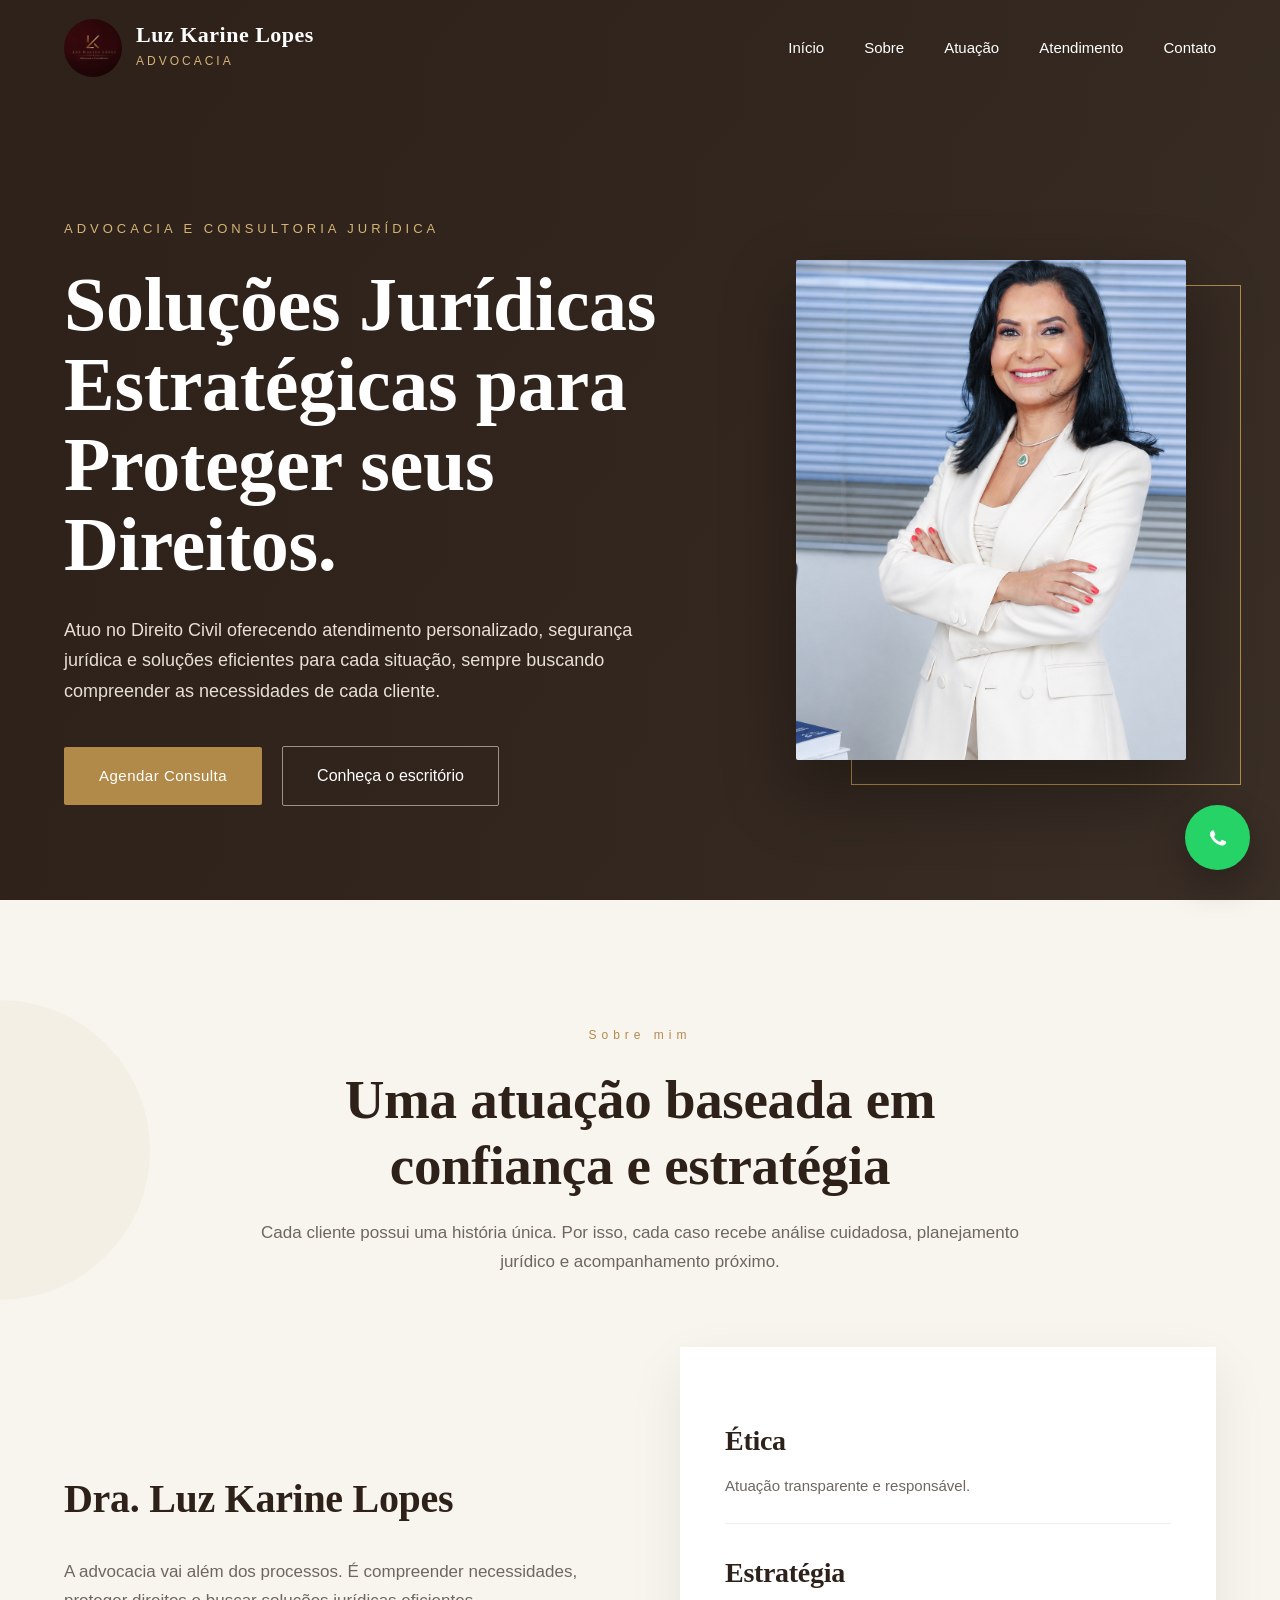
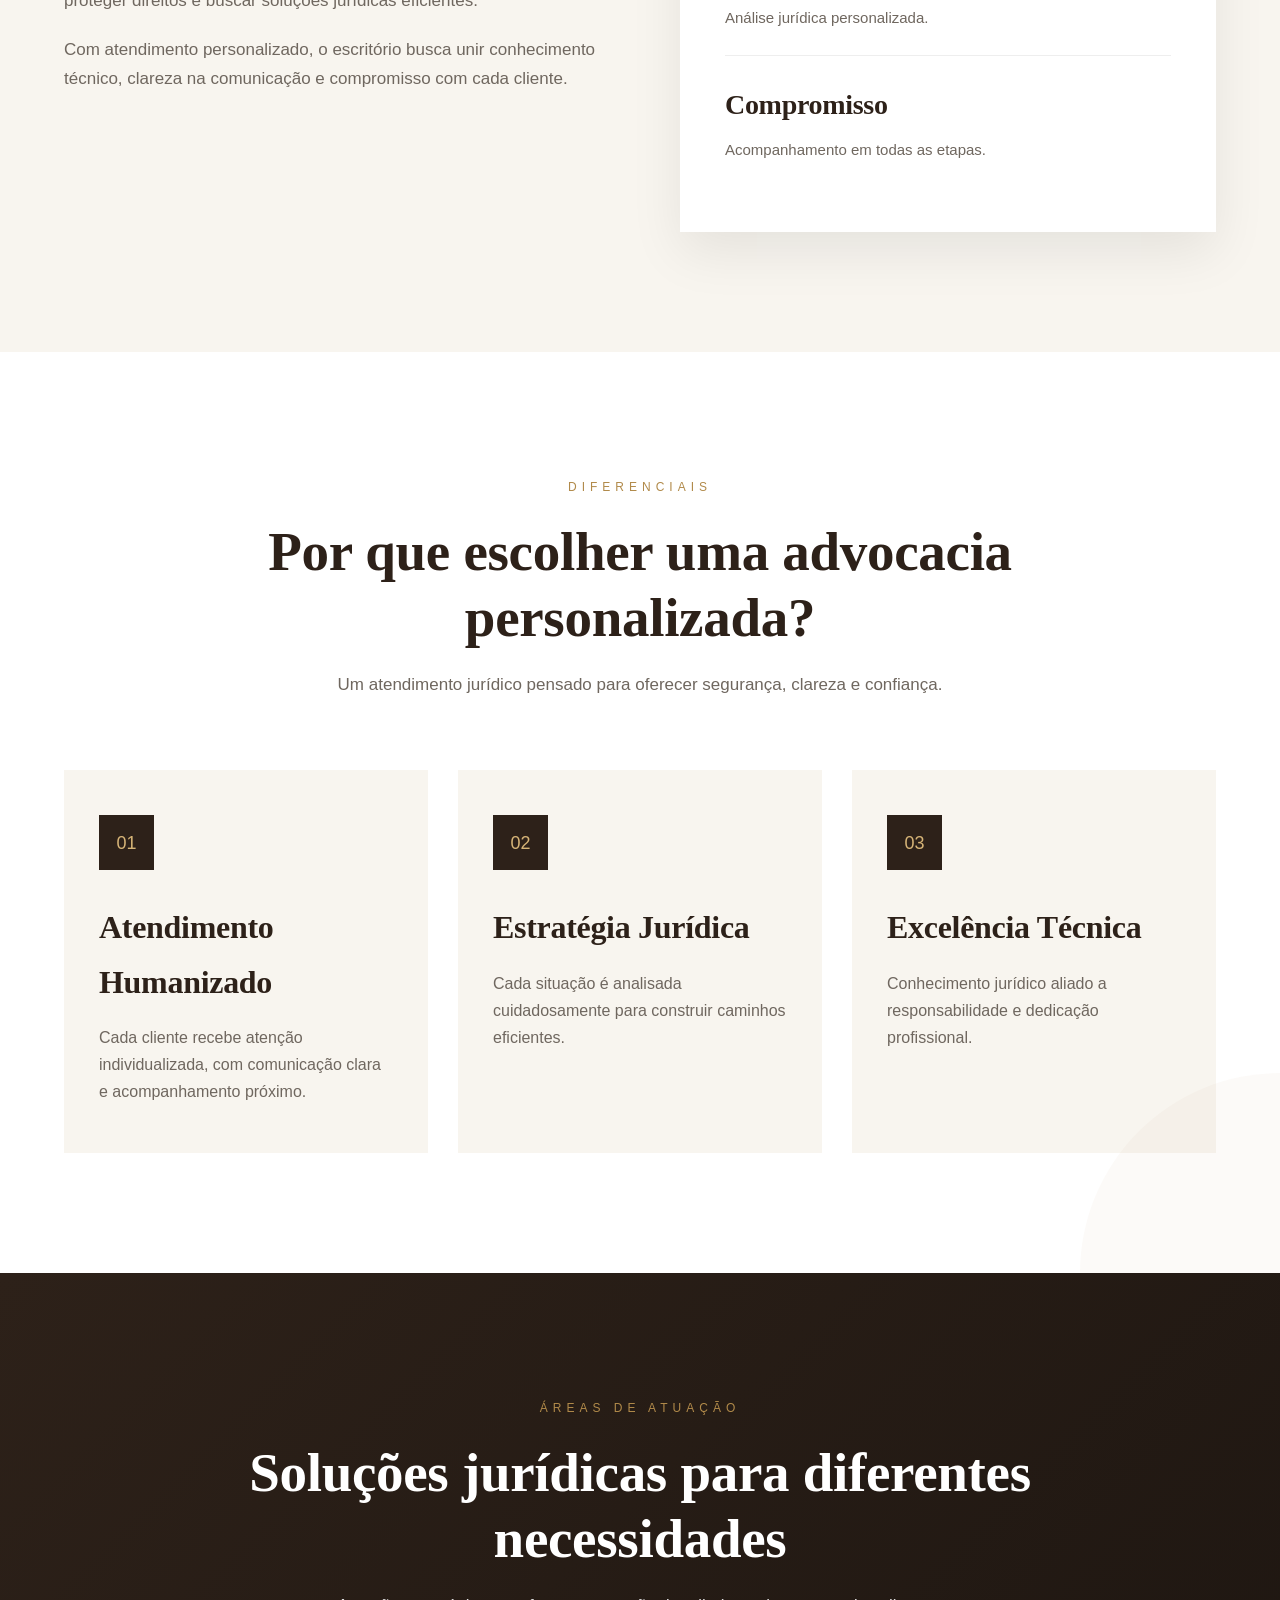
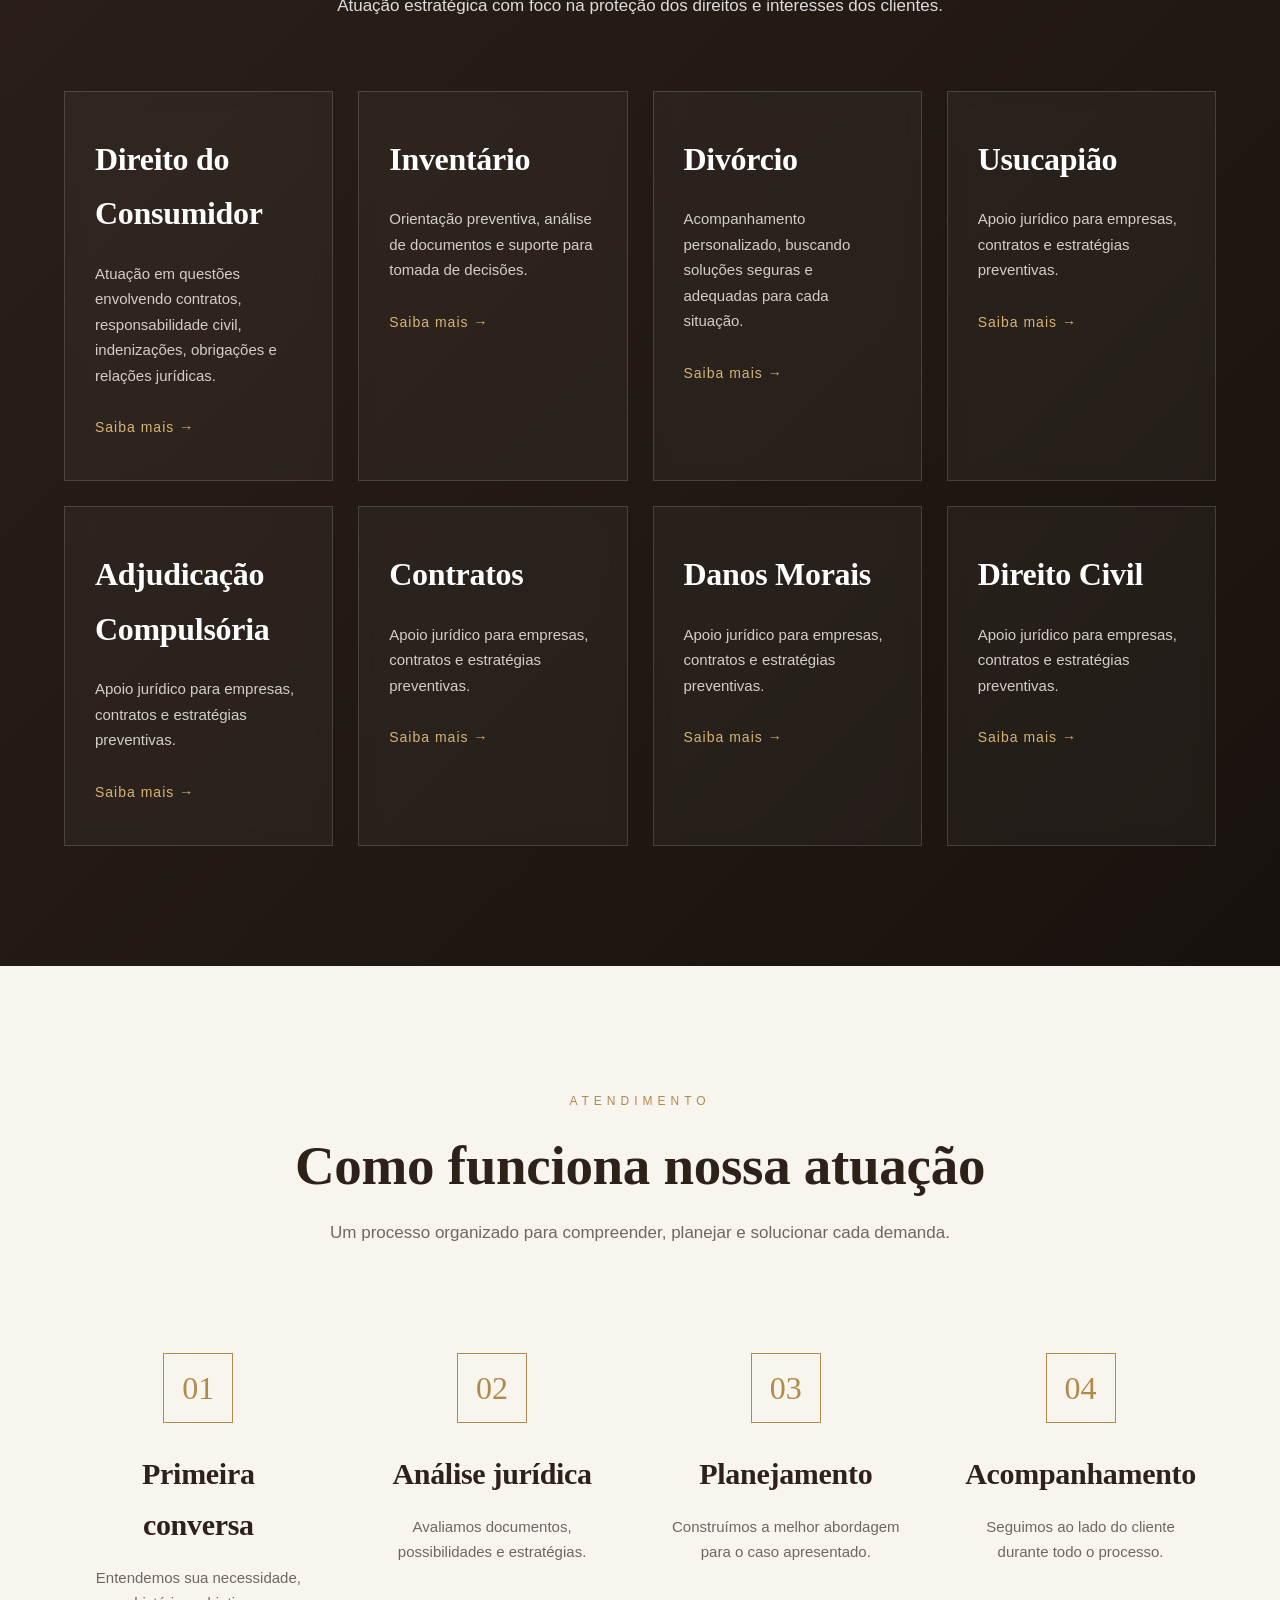
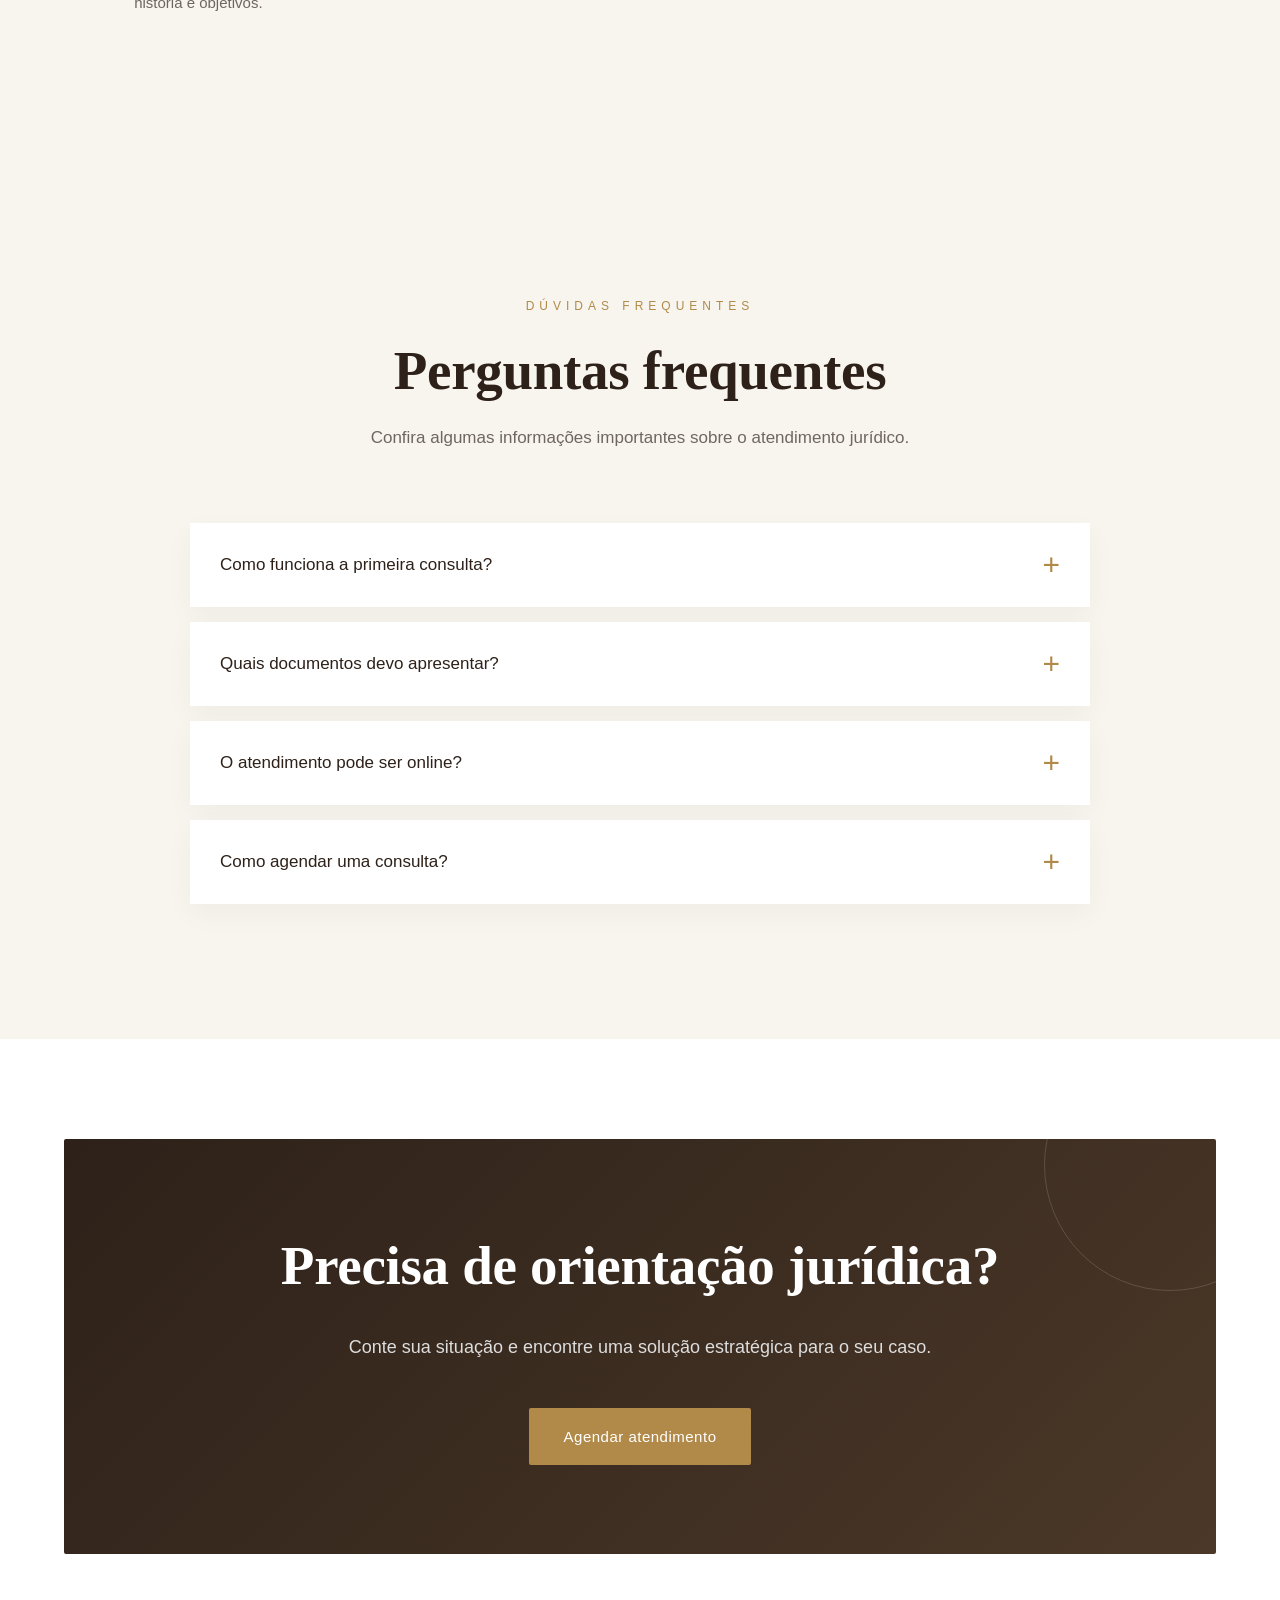
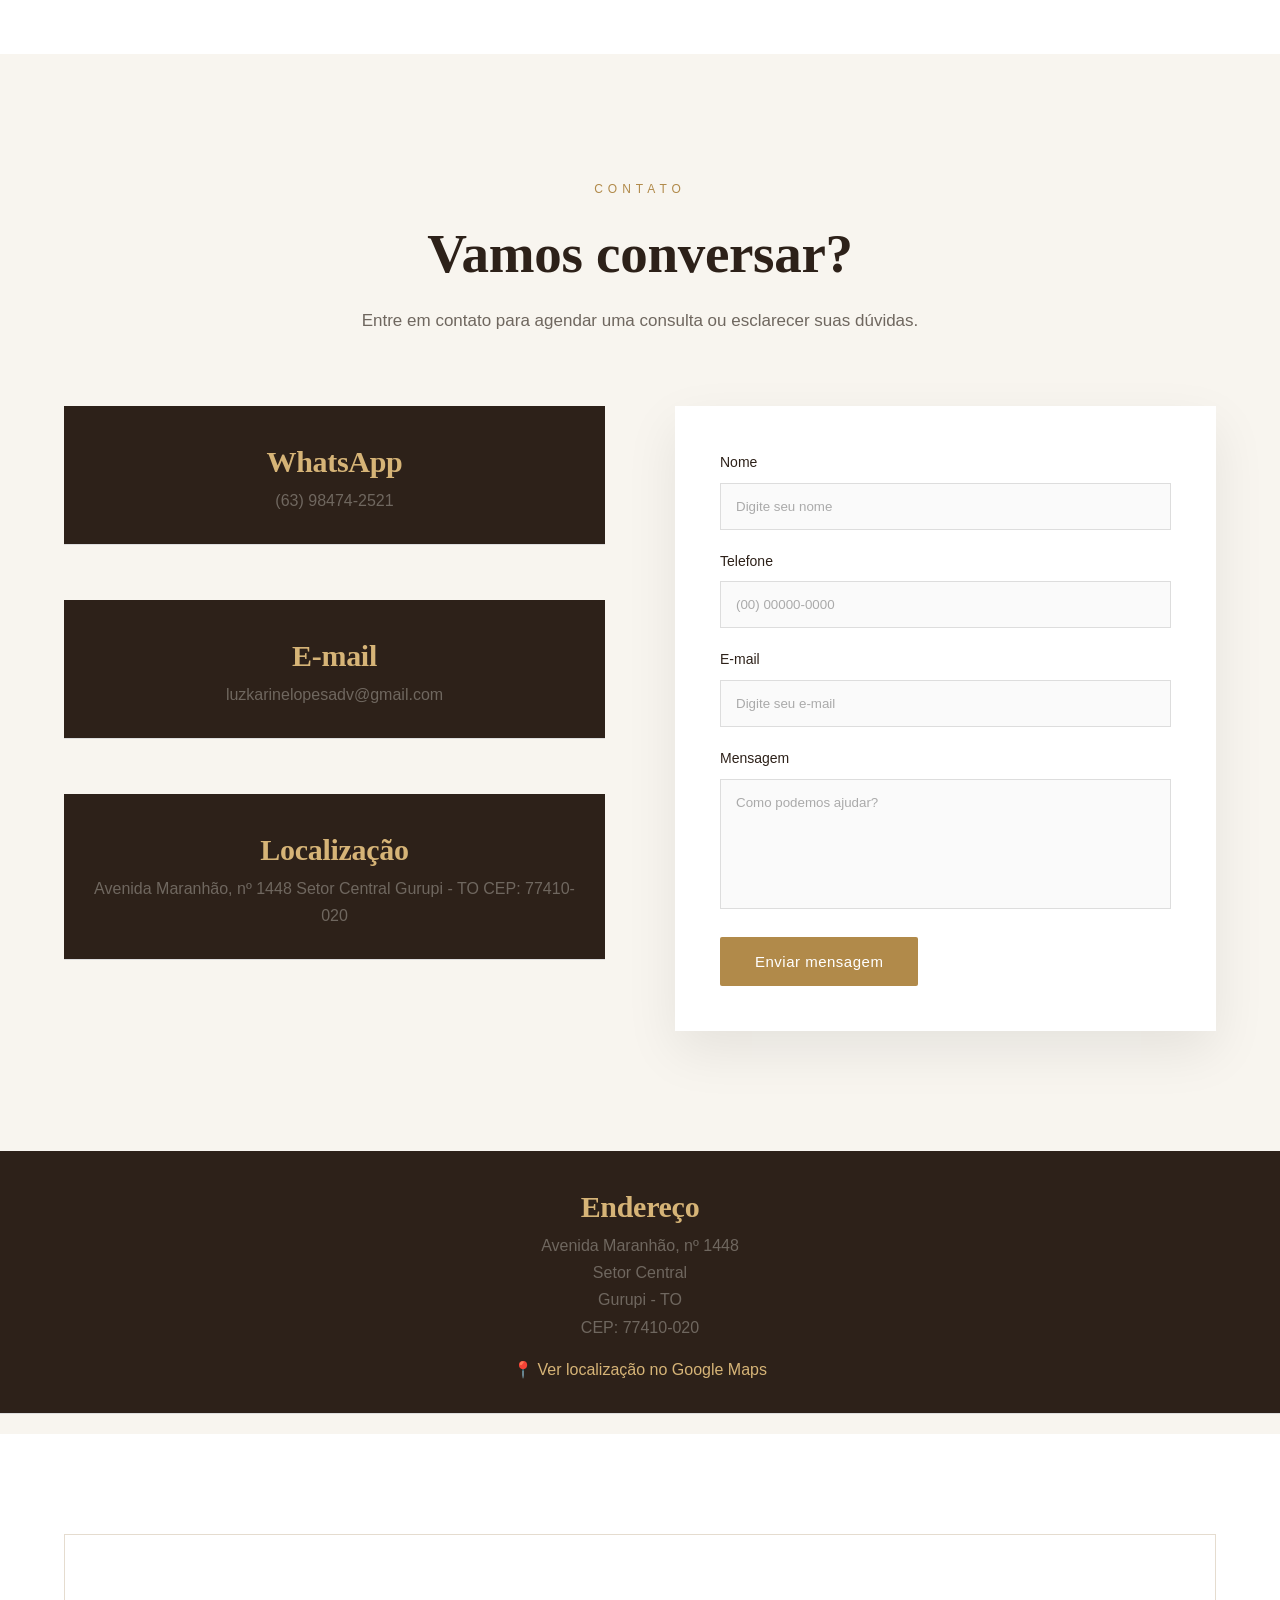
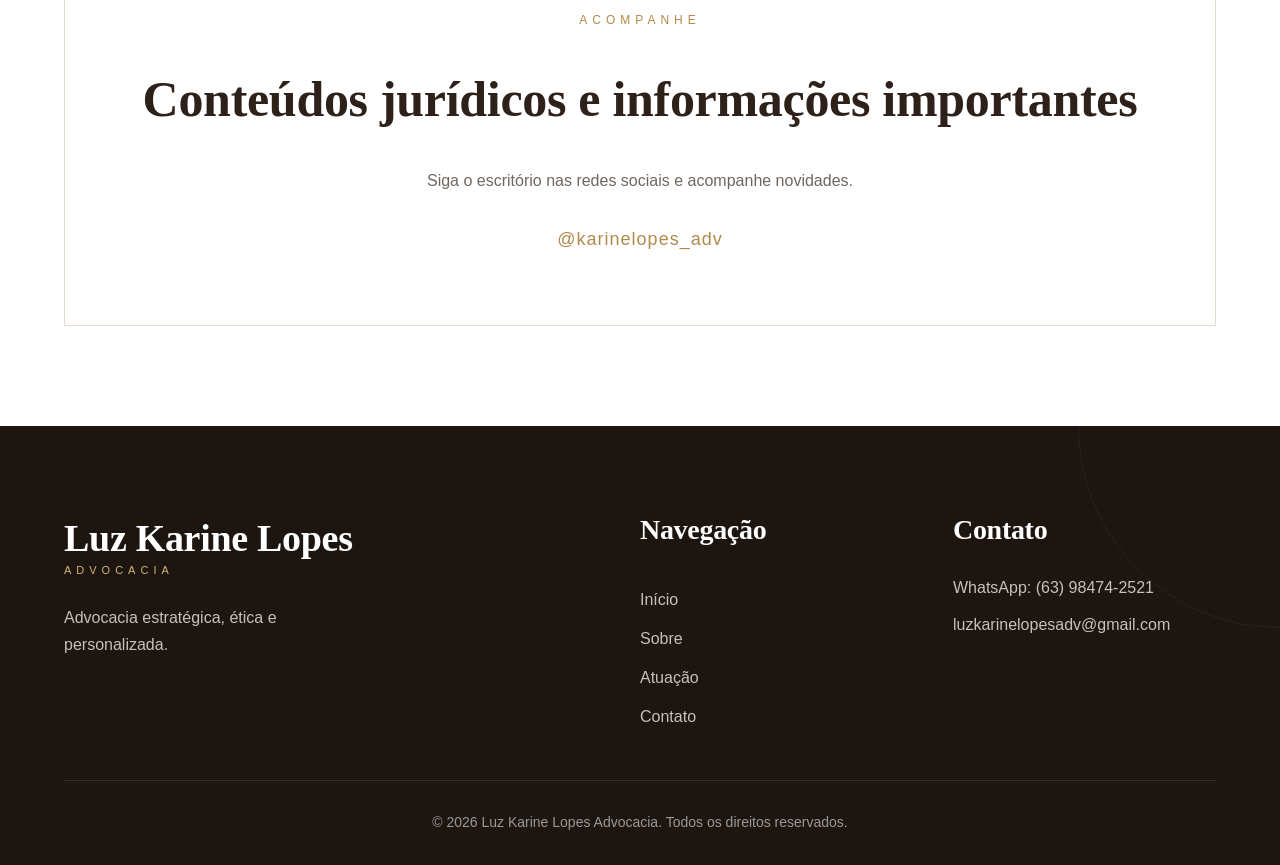
==== commit cd29f4b7: "Atualiza logo" ====
--- a/index.html
+++ b/index.html
@@ -1331,7 +1331,7 @@
 <div class="contato-form">
 
 
-<form action="https://formspree.io/f/mzdnwvbo" method="POST"></form>
+<form action="https://formspree.io/f/mzdnwvbo" method="POST">
 
 
 <div class="form-group">
@@ -1342,10 +1342,11 @@
 </label>
 
 
-<input 
-type="text" 
+<input
+type="text"
+name="nome"
 placeholder="Digite seu nome"
-
+required
 >
 
 
@@ -1363,11 +1364,11 @@
 </label>
 
 
-<input 
-type="tel" 
+<input
+type="tel"
+name="telefone"
 placeholder="(00) 00000-0000"
-
-
+required
 >
 
 
@@ -1385,10 +1386,11 @@
 </label>
 
 
-<input 
-type="email" 
+<input
+type="email"
+name="email"
 placeholder="Digite seu e-mail"
-
+required
 >
 
 
@@ -1406,10 +1408,10 @@
 </label>
 
 
-<textarea 
+<textarea
+name="mensagem"
 placeholder="Como podemos ajudar?"
-
-
+required
 ></textarea>
 
 
@@ -1461,7 +1463,7 @@
 </p>
 
 <p>
-<a href="https://www.google.com/maps/search/?api=1&query=Avenida+Maranhão+1448+Setor+Central+Gurupi+TO+77410020" target="_blank">
+<a href="https://maps.app.goo.gl/N3td1AtAvFCYy1LD8" target="_blank">
 📍 Ver localização no Google Maps
 </a>
 </p>
@@ -1727,23 +1729,18 @@
 
 
 
+</body>
+
+
+</html>
+
+<!-- ================= SCRIPTS ================= -->
+
 
 <script src="script.js"></script>
 
 
-
 </body>
 
 
 </html>
-
-<!-- ================= SCRIPTS ================= -->
-
-
-<script src="script.js"></script>
-
-
-</body>
-
-
-</html>
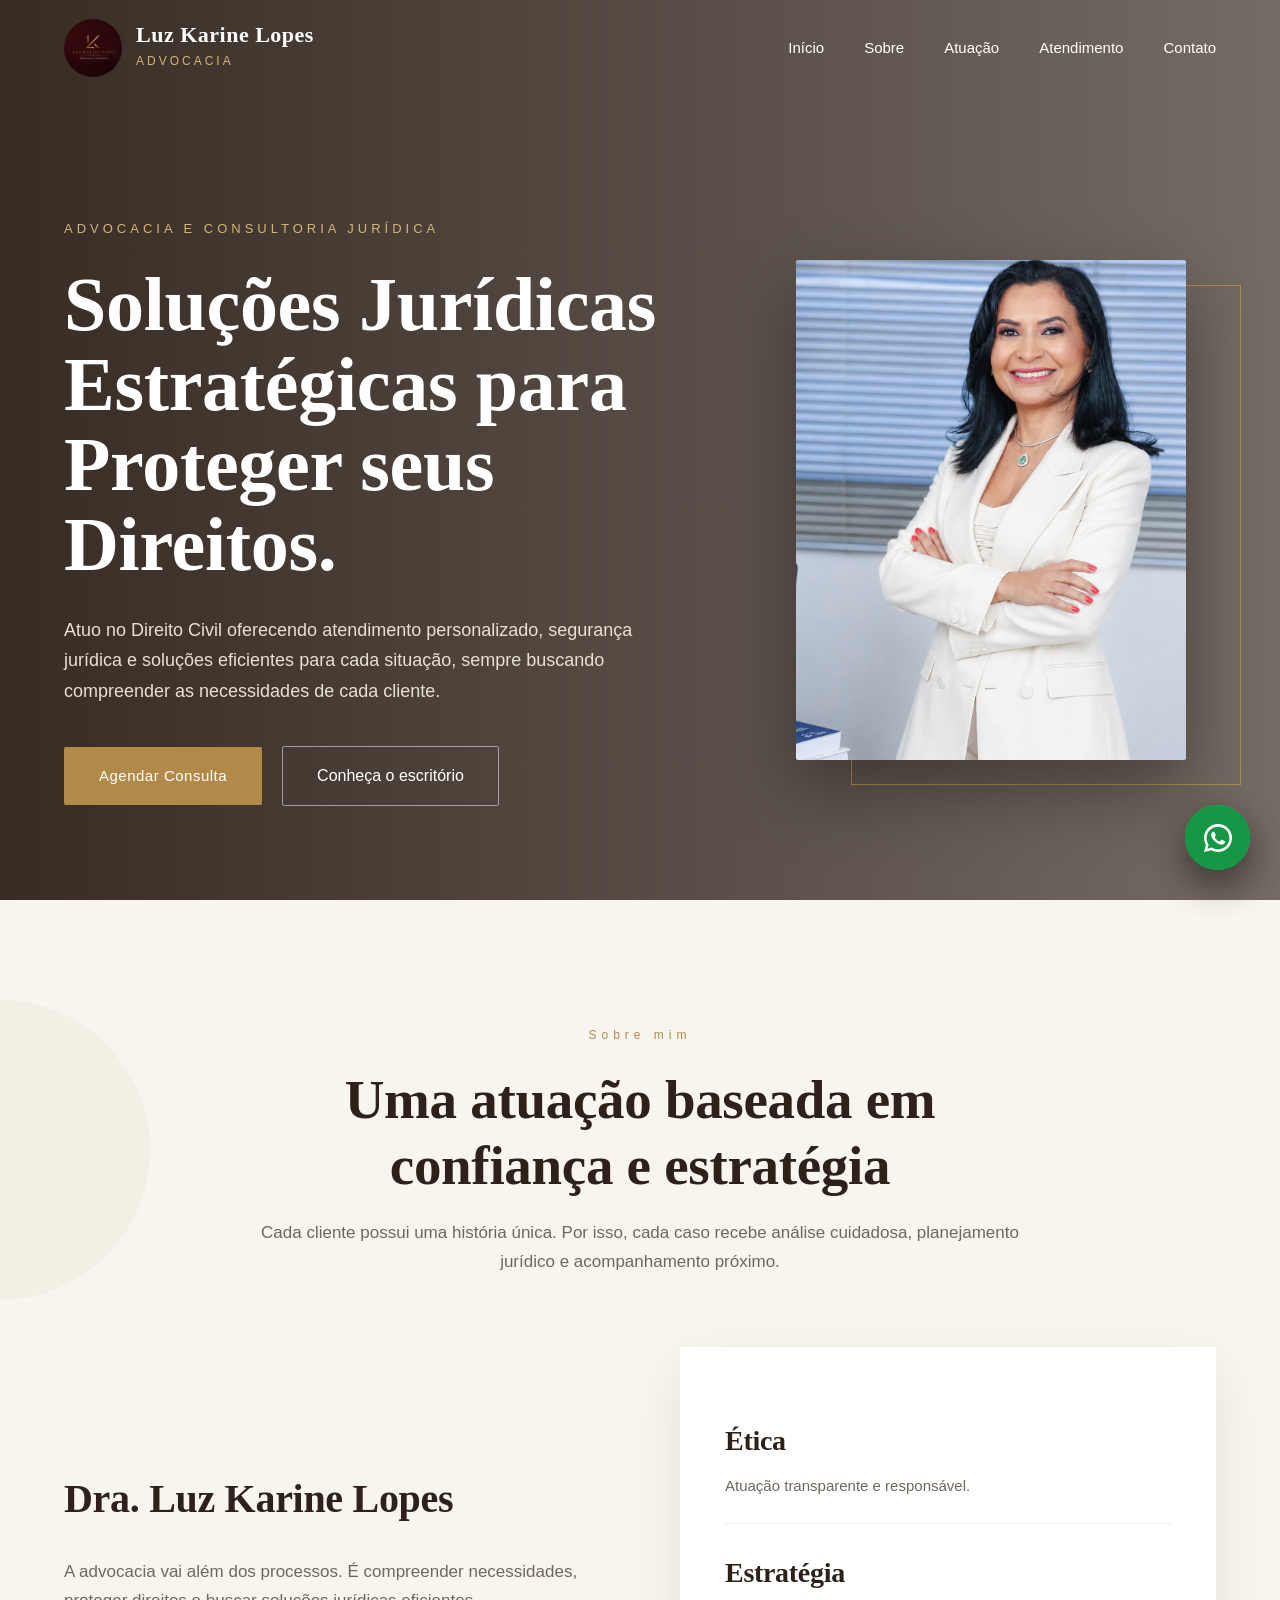
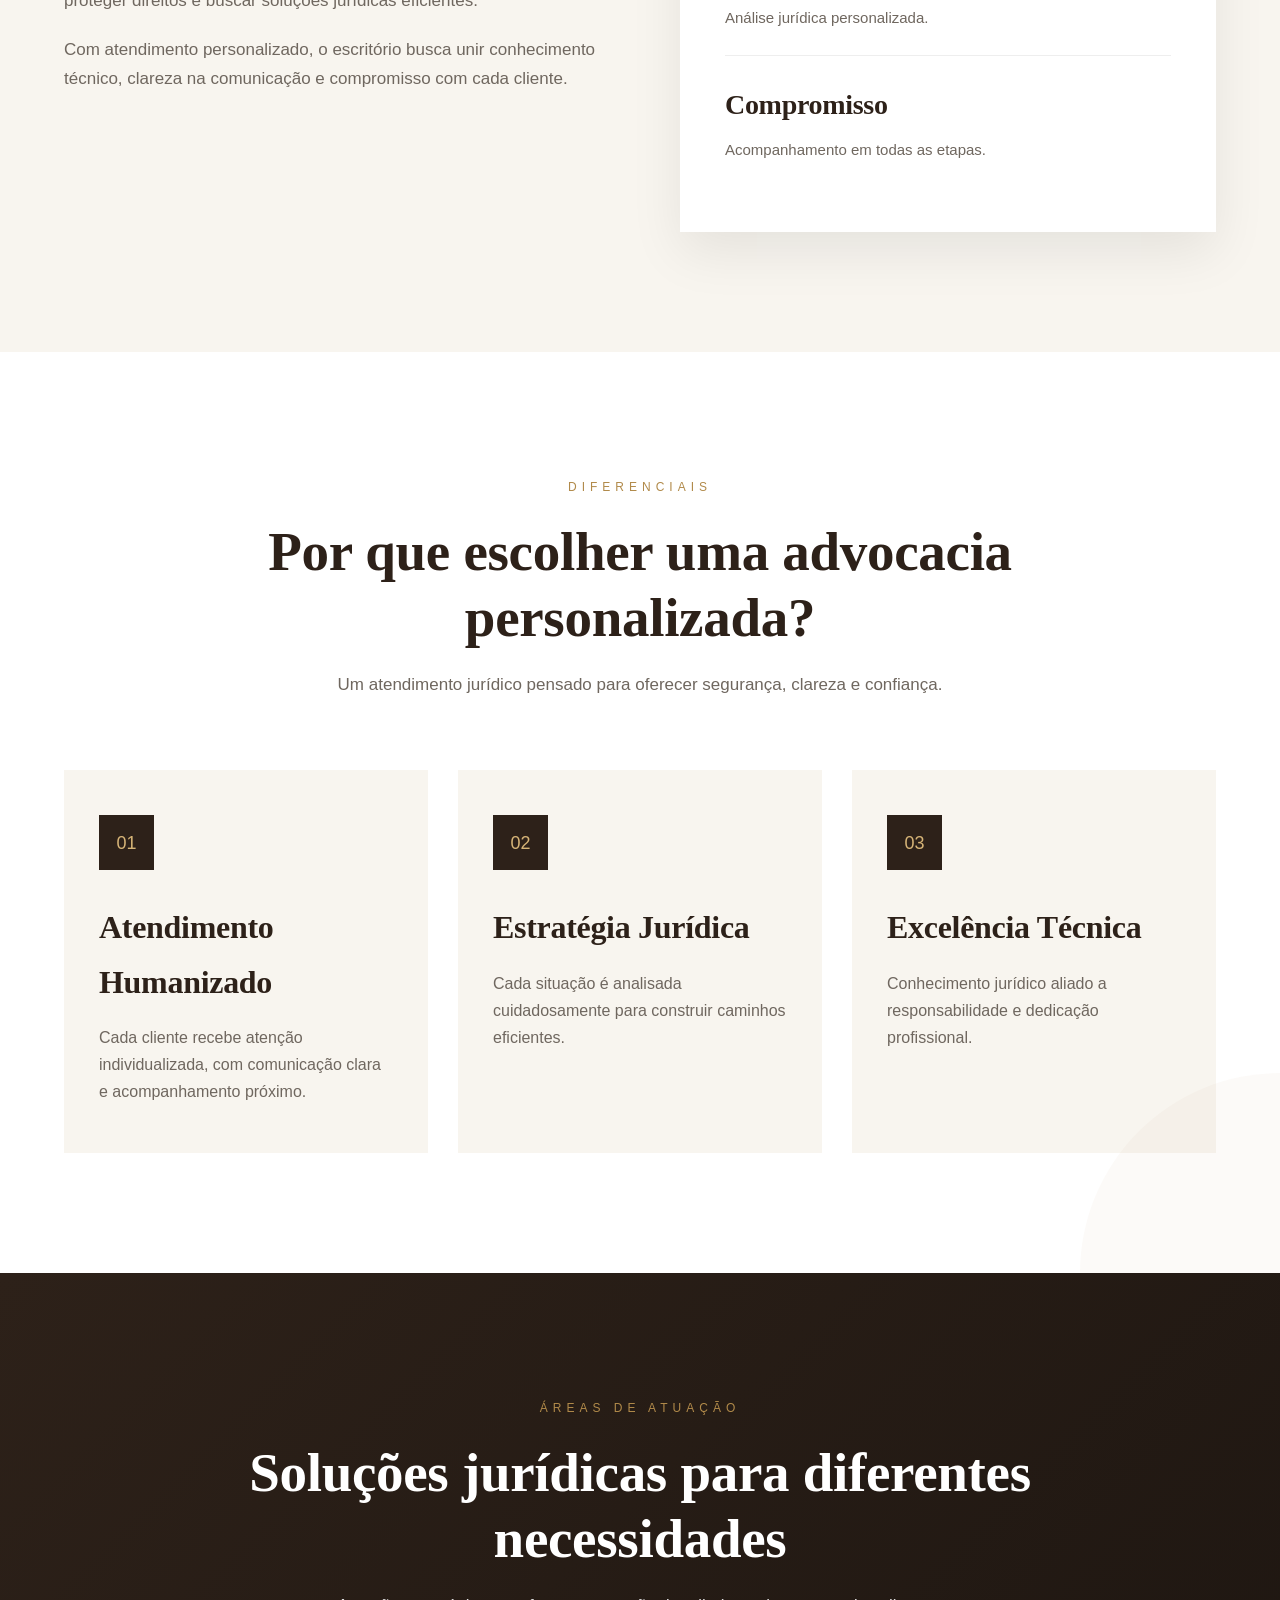
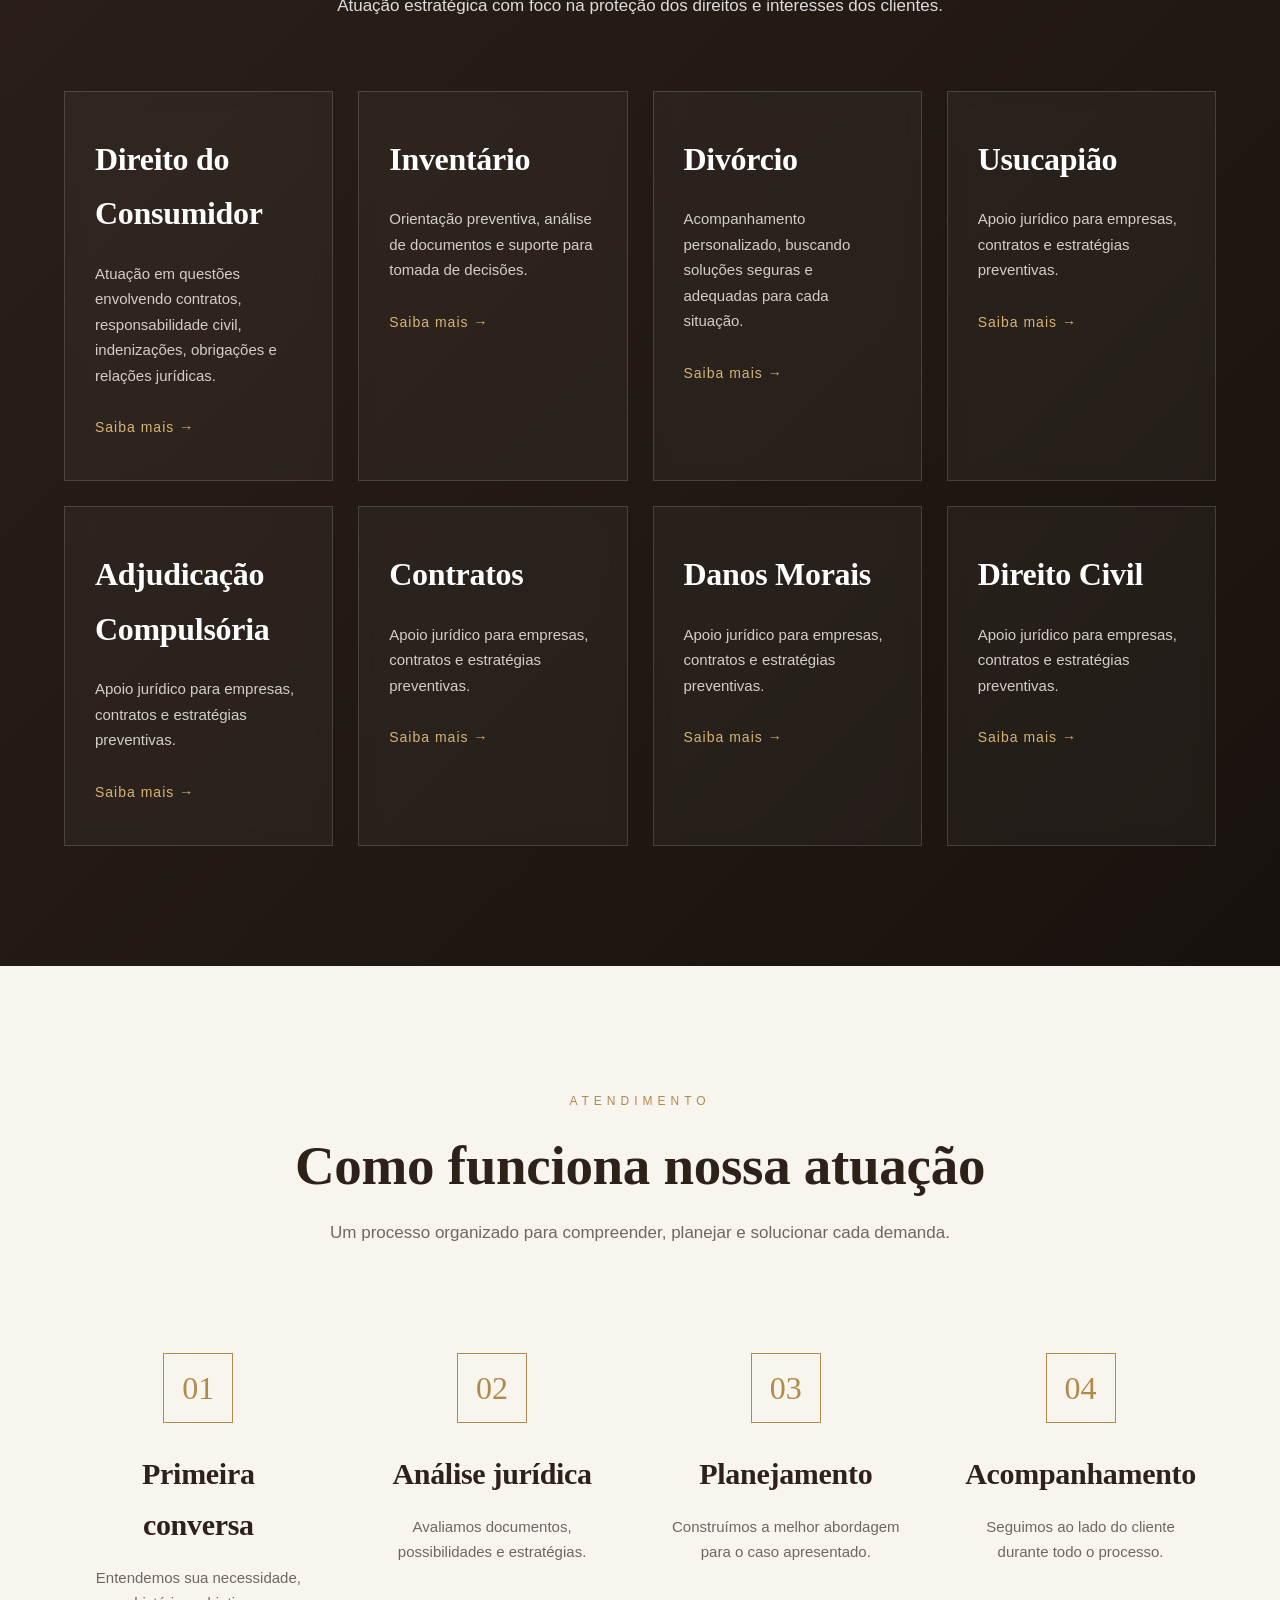
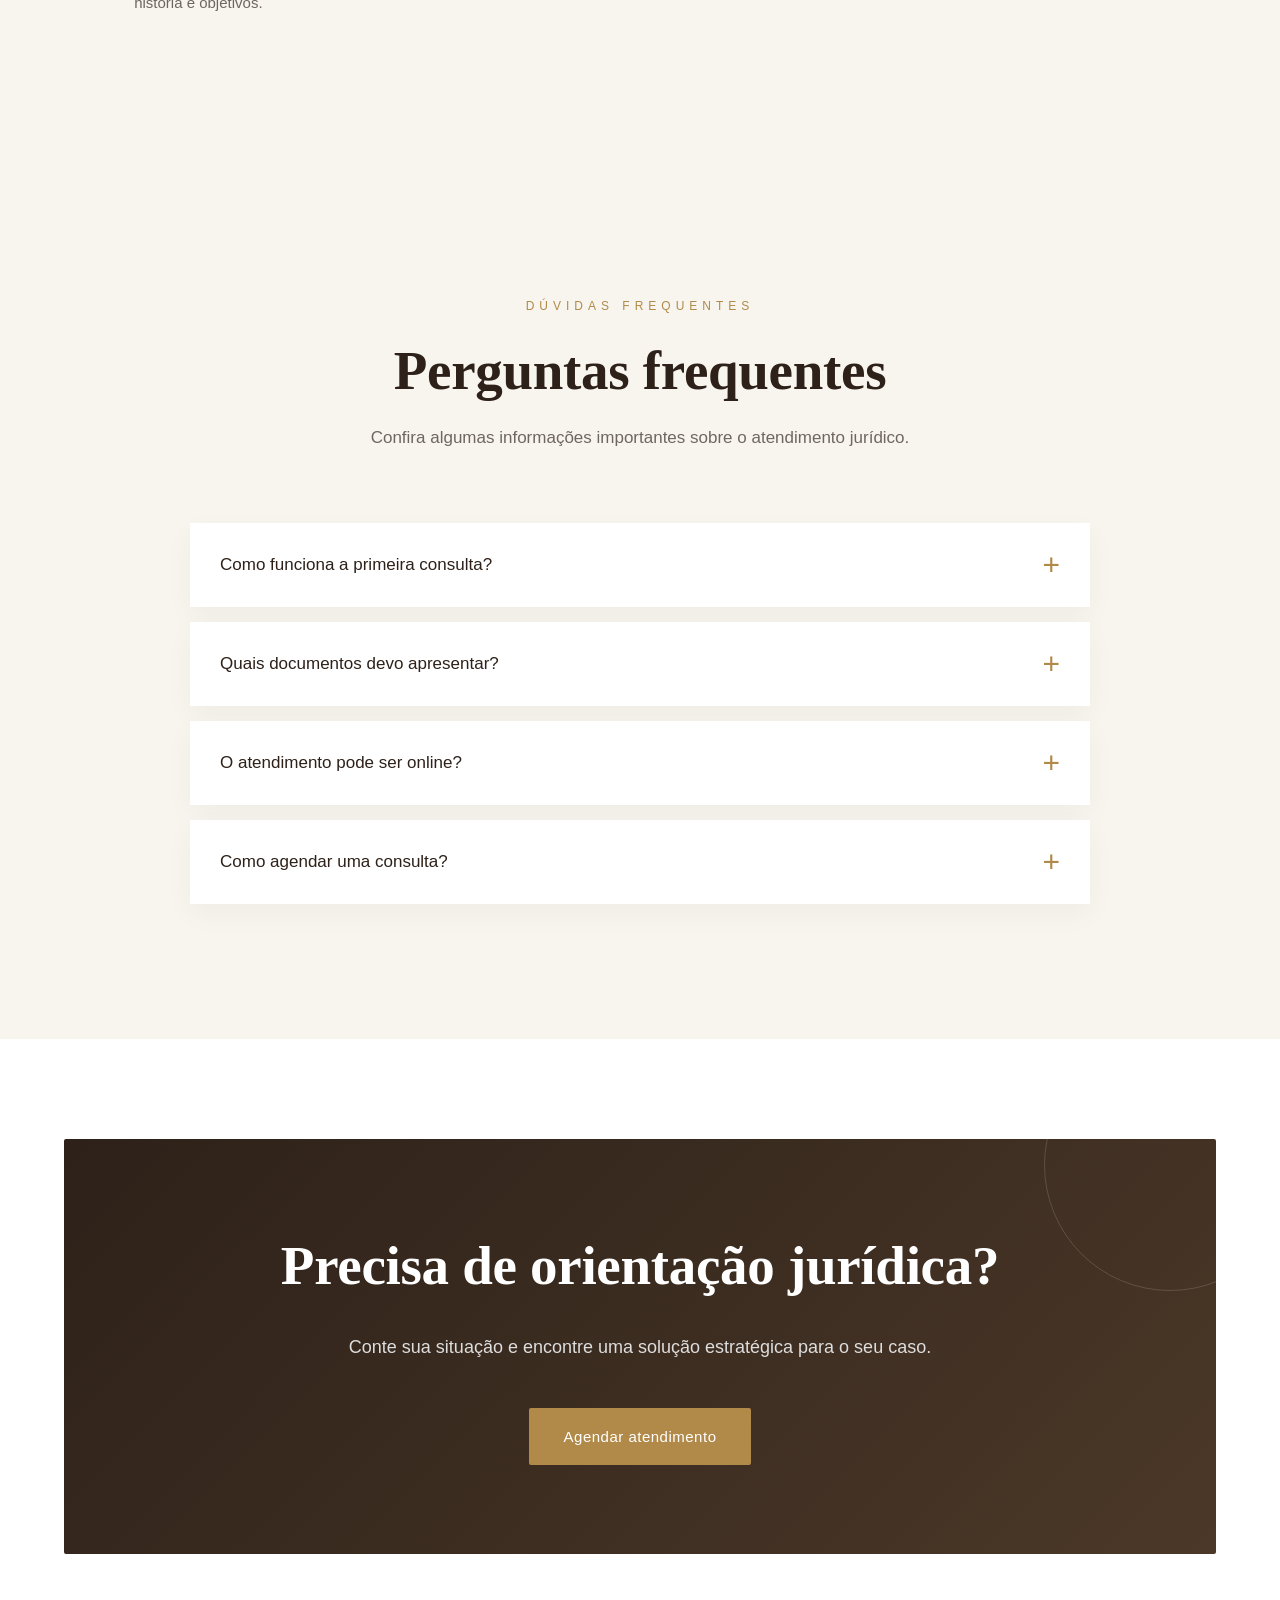
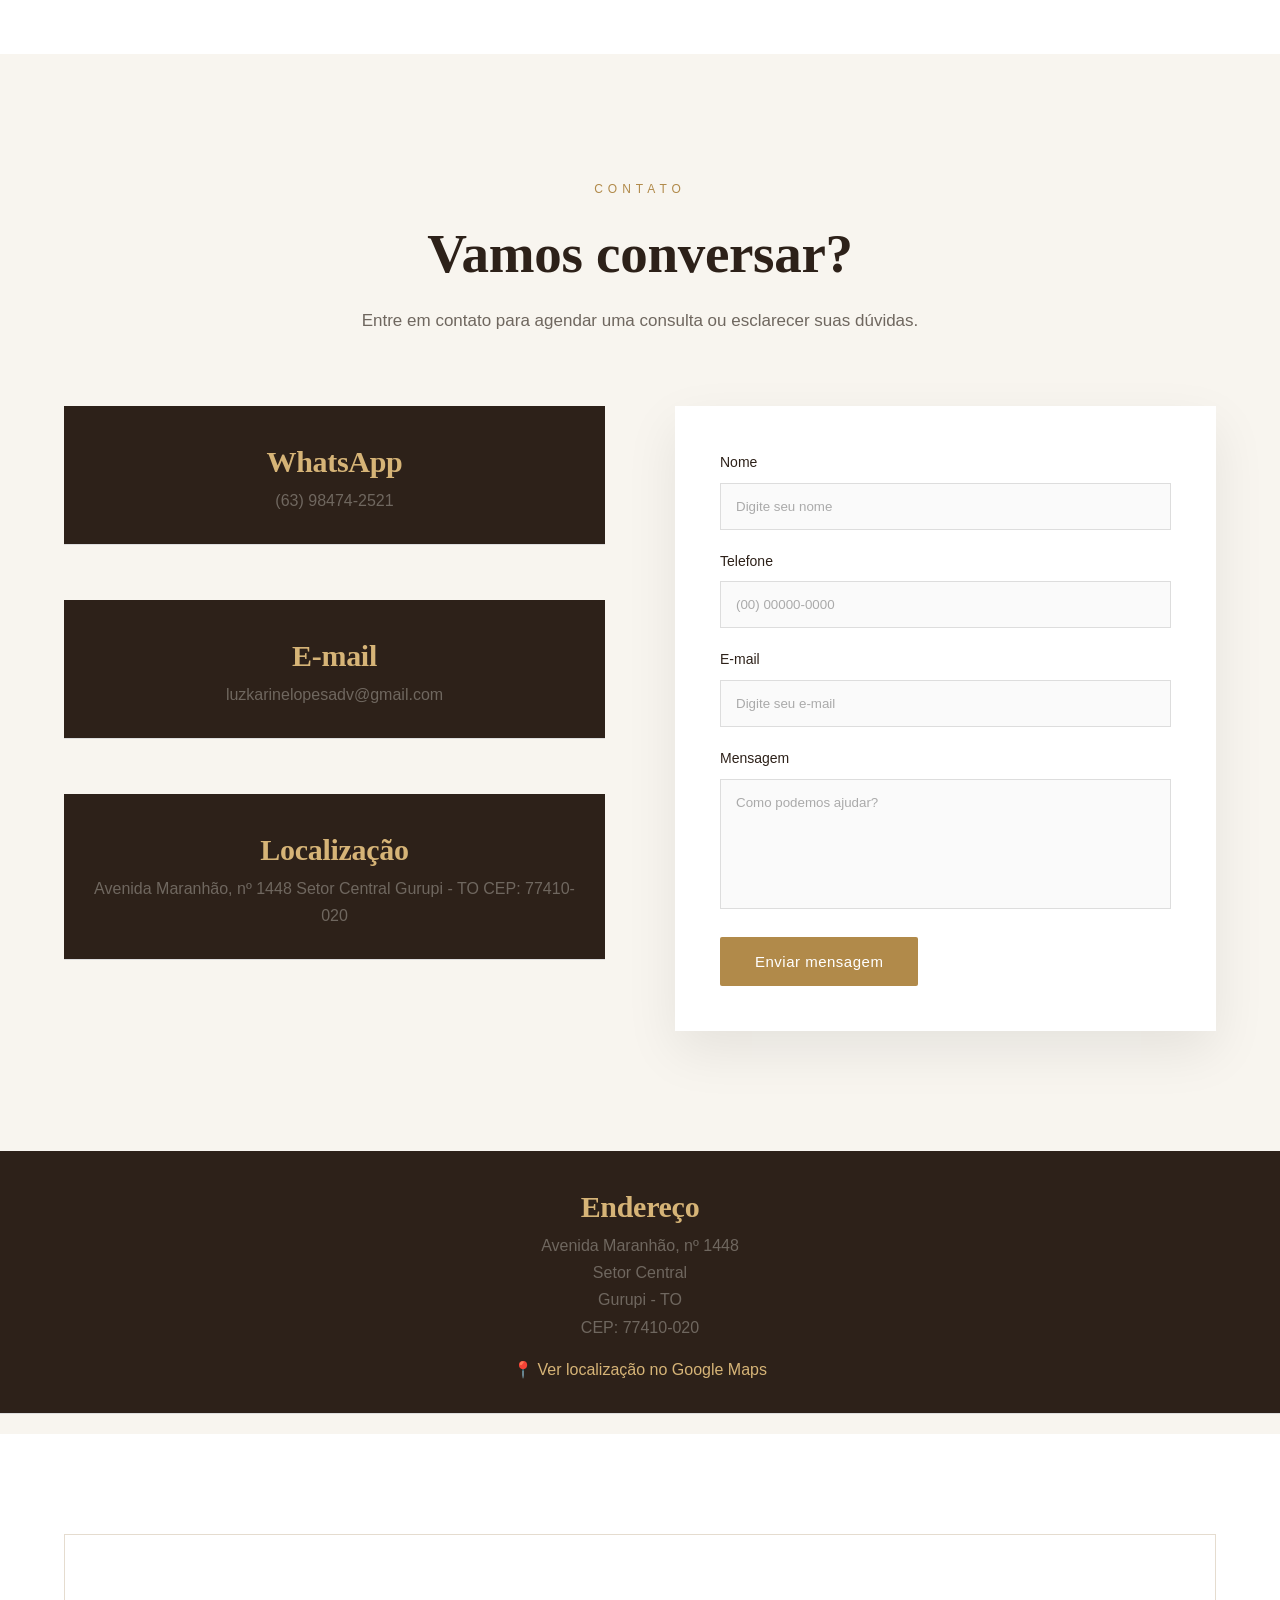
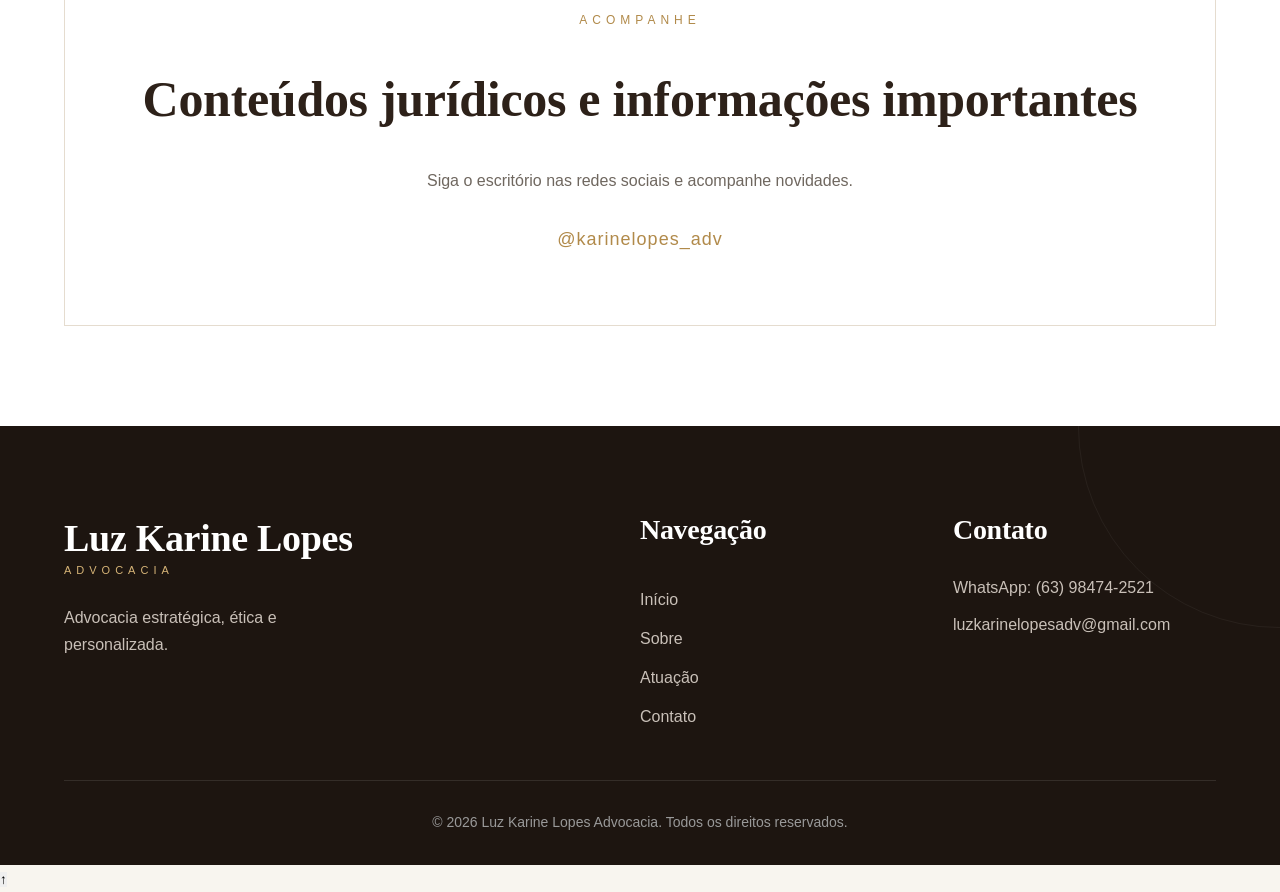
==== commit 33a5c0fc: "Atualiza layout do site" ====
--- a/index.html
+++ b/index.html
@@ -56,6 +56,21 @@
     <link rel="preconnect" href="https://fonts.gstatic.com" crossorigin>
 </head>
 
+
+<a
+    href="https://wa.me/5563984742521?text=Olá,%20gostaria%20de%20agendar%20um%20atendimento."
+    class="whatsapp-float"
+    target="_blank"
+    aria-label="Fale pelo WhatsApp"
+>
+    <svg xmlns="http://www.w3.org/2000/svg" width="28" height="28" fill="currentColor" viewBox="0 0 16 16">
+        <path d="M13.601 2.326A7.854 7.854 0 0 0 8.004 0C3.582 0 0 3.582 0 8.004a7.93 7.93 0 0 0 1.084 4.014L0 16l4.102-1.07a8.004 8.004 0 0 0 3.902 1.002h.004c4.422 0 8.004-3.582 8.004-8.004a7.95 7.95 0 0 0-2.411-5.602ZM8.008 14.54a6.53 6.53 0 0 1-3.324-.91l-.238-.141-2.434.635.649-2.373-.155-.244a6.51 6.51 0 1 1 5.502 3.033Zm3.574-4.885c-.195-.098-1.154-.57-1.333-.635-.179-.065-.309-.098-.439.098-.13.195-.504.635-.618.765-.114.13-.228.146-.423.049-.195-.098-.824-.304-1.57-.969-.58-.517-.971-1.155-1.085-1.35-.114-.195-.012-.3.086-.397.088-.087.195-.228.293-.342.098-.114.13-.195.195-.325.065-.13.033-.244-.016-.342-.049-.098-.439-1.057-.602-1.447-.158-.38-.319-.329-.439-.335l-.374-.007c-.13 0-.342.049-.521.244-.179.195-.684.668-.684 1.627 0 .959.7 1.886.798 2.016.098.13 1.378 2.105 3.338 2.952.467.202.831.322 1.115.412.468.149.894.128 1.231.078.376-.056 1.154-.472 1.317-.929.163-.456.163-.847.114-.929-.049-.081-.179-.13-.374-.228Z"/>
+    </svg>
+</a>
+
+
+
+
 <body>
 
 
@@ -1428,7 +1443,7 @@
 
 
 
-</form>
+</"http://www.w3.org/2000/svgform>
 
 
 </div>
@@ -1687,7 +1702,7 @@
 
 
 <svg 
-xmlns="http://www.w3.org/2000/svg" 
+xmlns=" 
 viewBox="0 0 24 24"
 >
 
--- a/style.css
+++ b/style.css
@@ -385,14 +385,10 @@
 
 background:
 
-linear-gradient(
-135deg,
-rgba(45,33,25,.96),
-rgba(45,33,25,.82)
-),
-
-url("images/perfil.png");
-
+linear-gradient(color brown)
+
+
+url("perfil.png")
 
 background-size:cover;
 
@@ -2981,18 +2977,28 @@
 }
 
 
-
-
-
 .hero {
 
-
-padding-top:100px;
-
-
-}
-
-
+    min-height:100vh;
+
+    display:flex;
+
+    align-items:center;
+
+    position:relative;
+
+    background:linear-gradient(
+        135deg,
+        #2d2119 0%,
+        #3b2b20 50%,
+        #5b4634 100%
+    );
+
+    padding-top:120px;
+
+    color:#fff;
+
+}
 
 
 
@@ -5204,6 +5210,61 @@
     letter-spacing: 3px;
 }
 
+
+
+.whatsapp-float{
+    position:fixed;
+    right:30px;
+    bottom:30px;
+    width:65px;
+    height:65px;
+    border-radius:50%;
+    background:#169745;
+    color:#fff;
+    display:flex;
+    align-items:center;
+    justify-content:center;
+    box-shadow:0 15px 35px rgba(0,0,0,.25);
+    z-index:9999;
+    transition:.35s;
+    animation:pulseWhats 2.5s infinite;
+}
+
+.whatsapp-float:hover{
+    transform:translateY(-6px) scale(1.08);
+    box-shadow:0 20px 45px rgba(6, 136, 54, 0.45);
+}
+
+@keyframes pulseWhats{
+
+0%{
+box-shadow:0 0 0 0 rgba(11, 141, 59, 0.726);
+}
+
+70%{
+box-shadow:0 0 0 18px rgba(37,211,102,0);
+}
+
+100%{
+box-shadow:0 0 0 0 rgba(37,211,102,0);
+}
+
+}
+
+@media(max-width:768px){
+
+.whatsapp-float{
+right:20px;
+bottom:20px;
+width:58px;
+height:58px;
+}
+
+}
+
+
+
+
 /* =======================================================
    FIM DO STYLE.CSS
 ======================================================= */
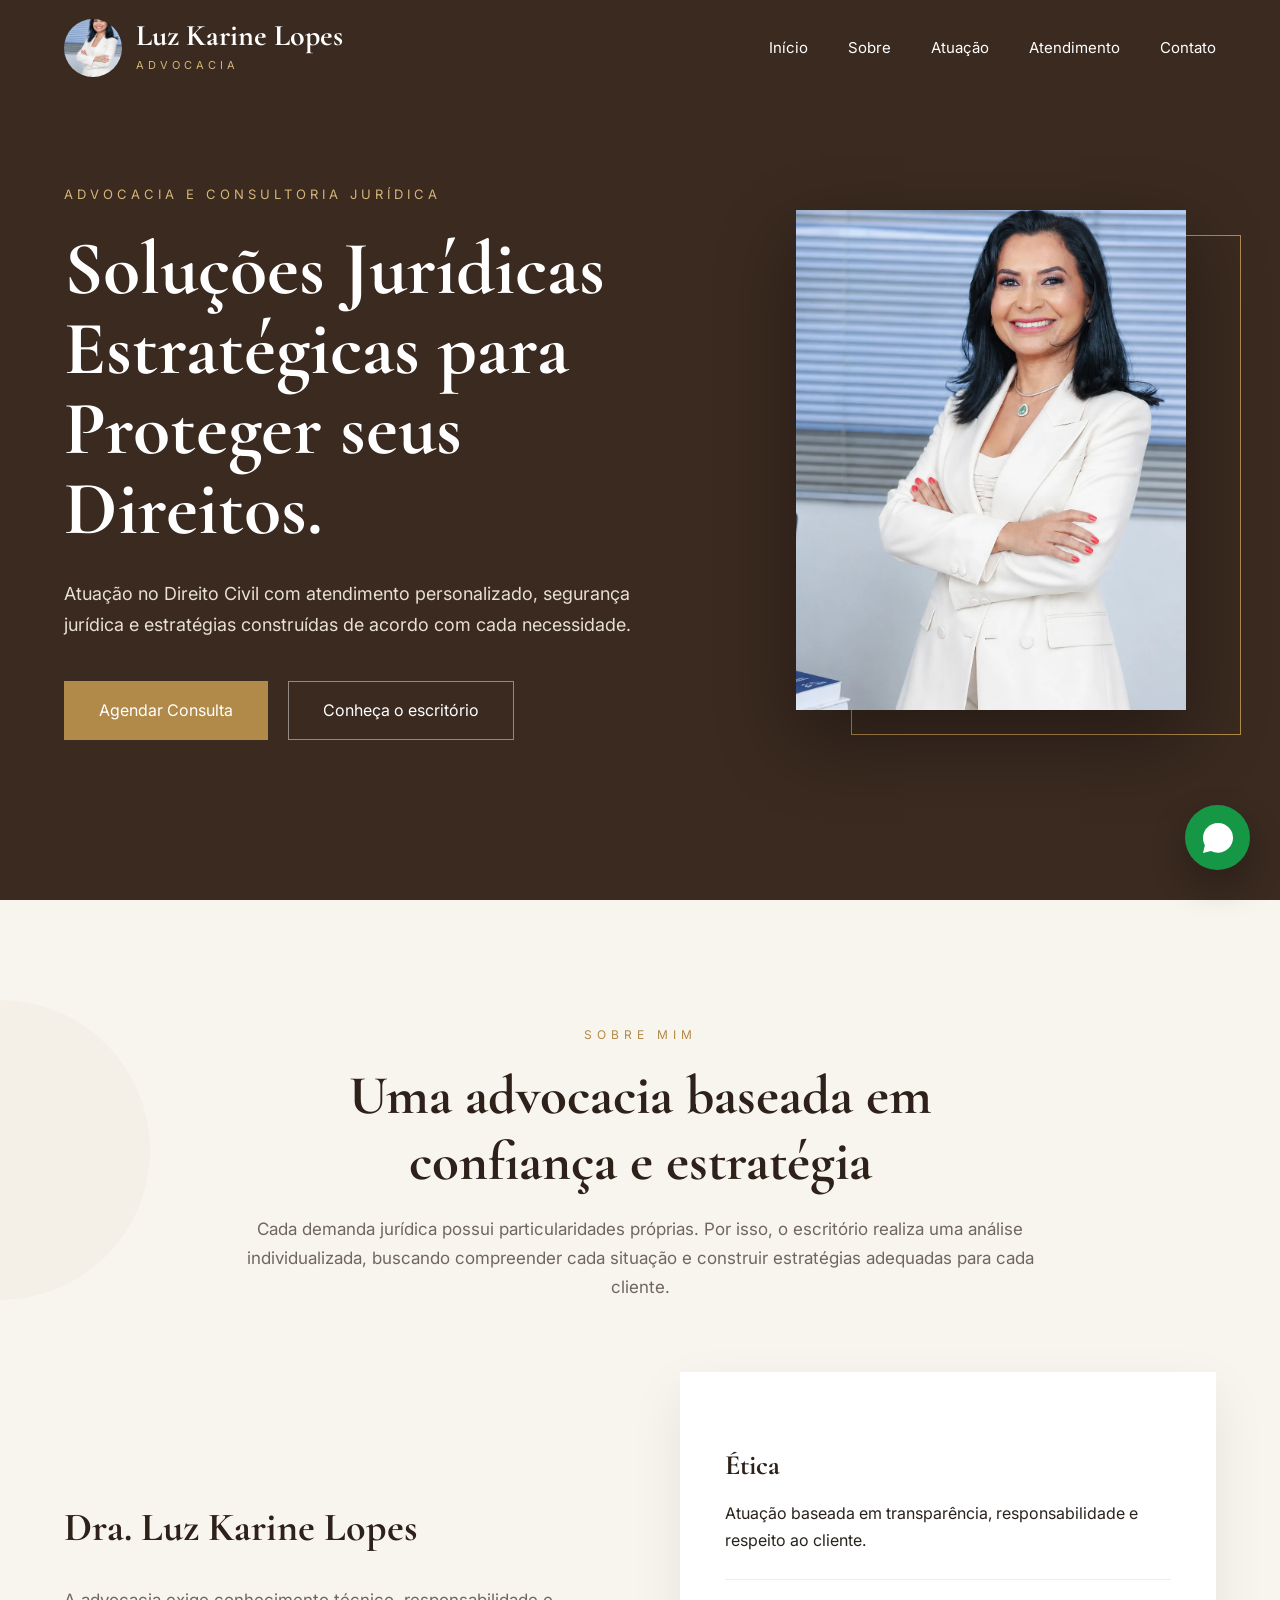
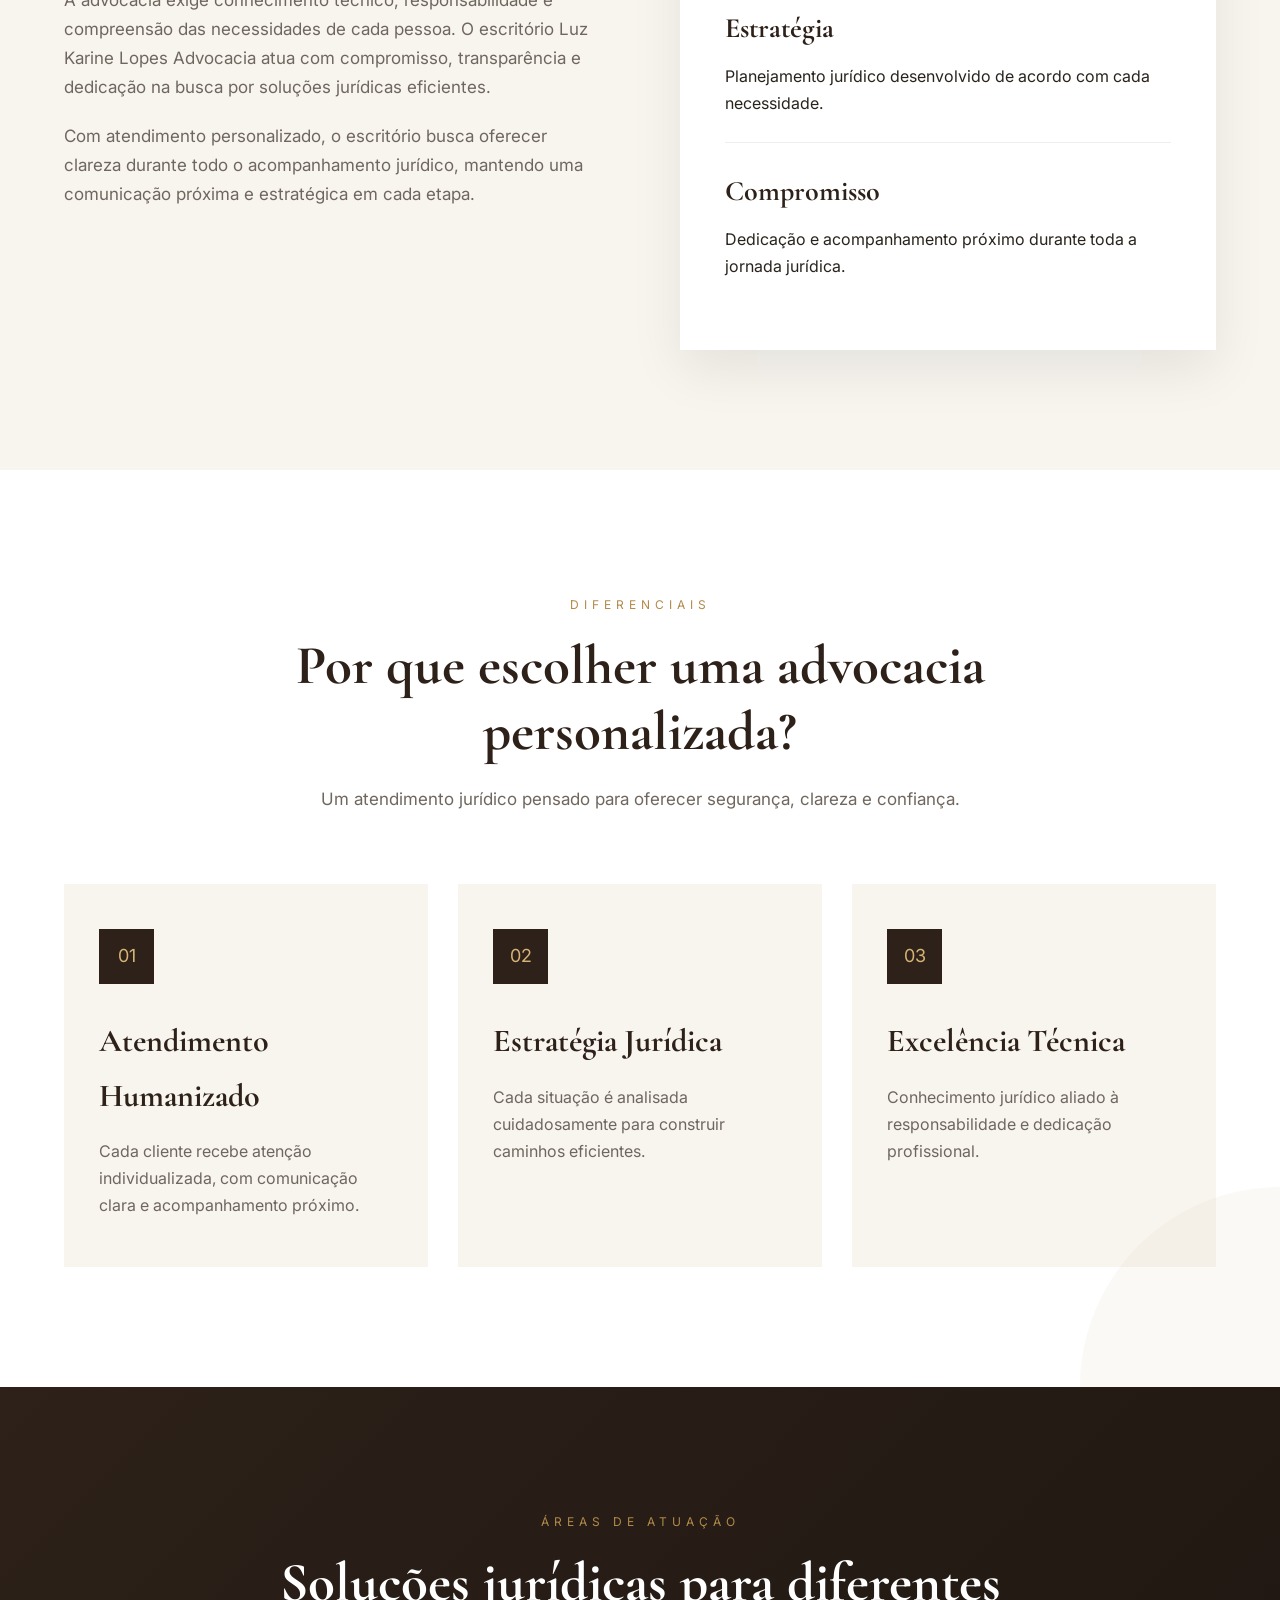
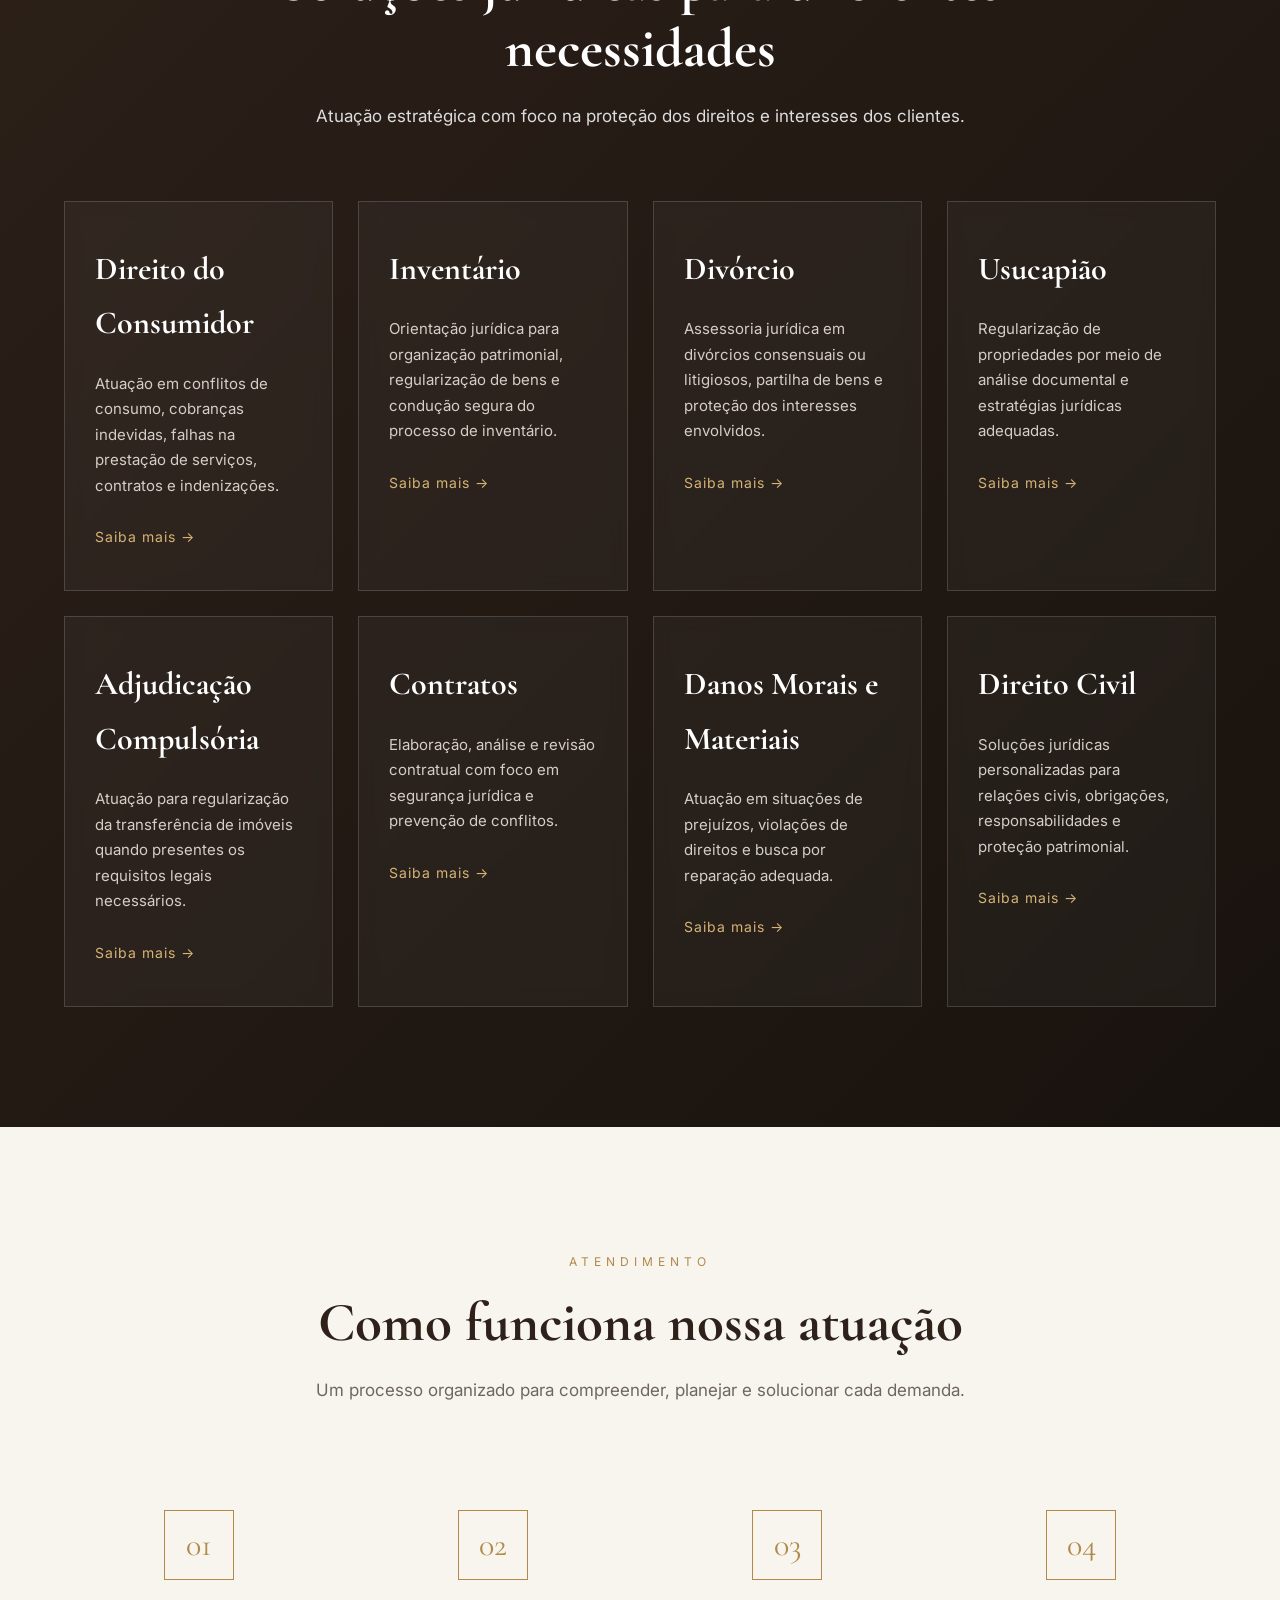
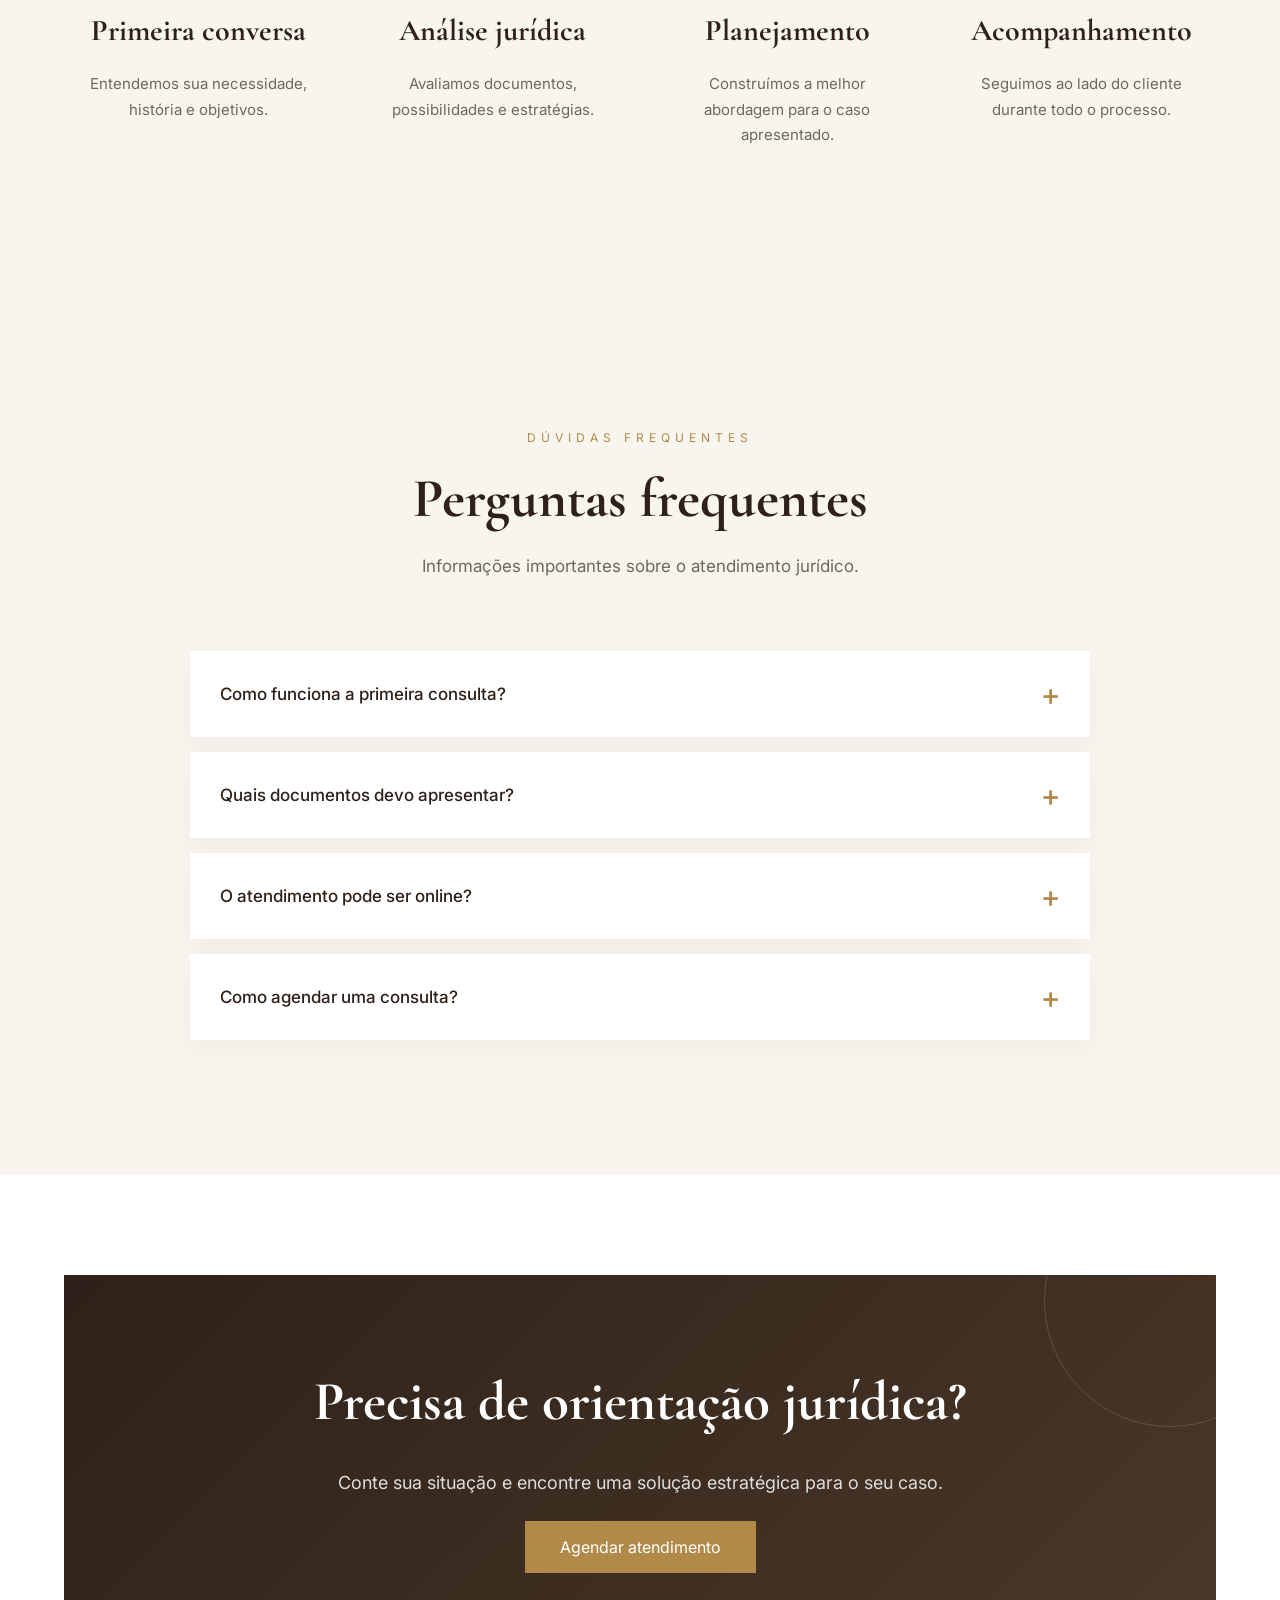
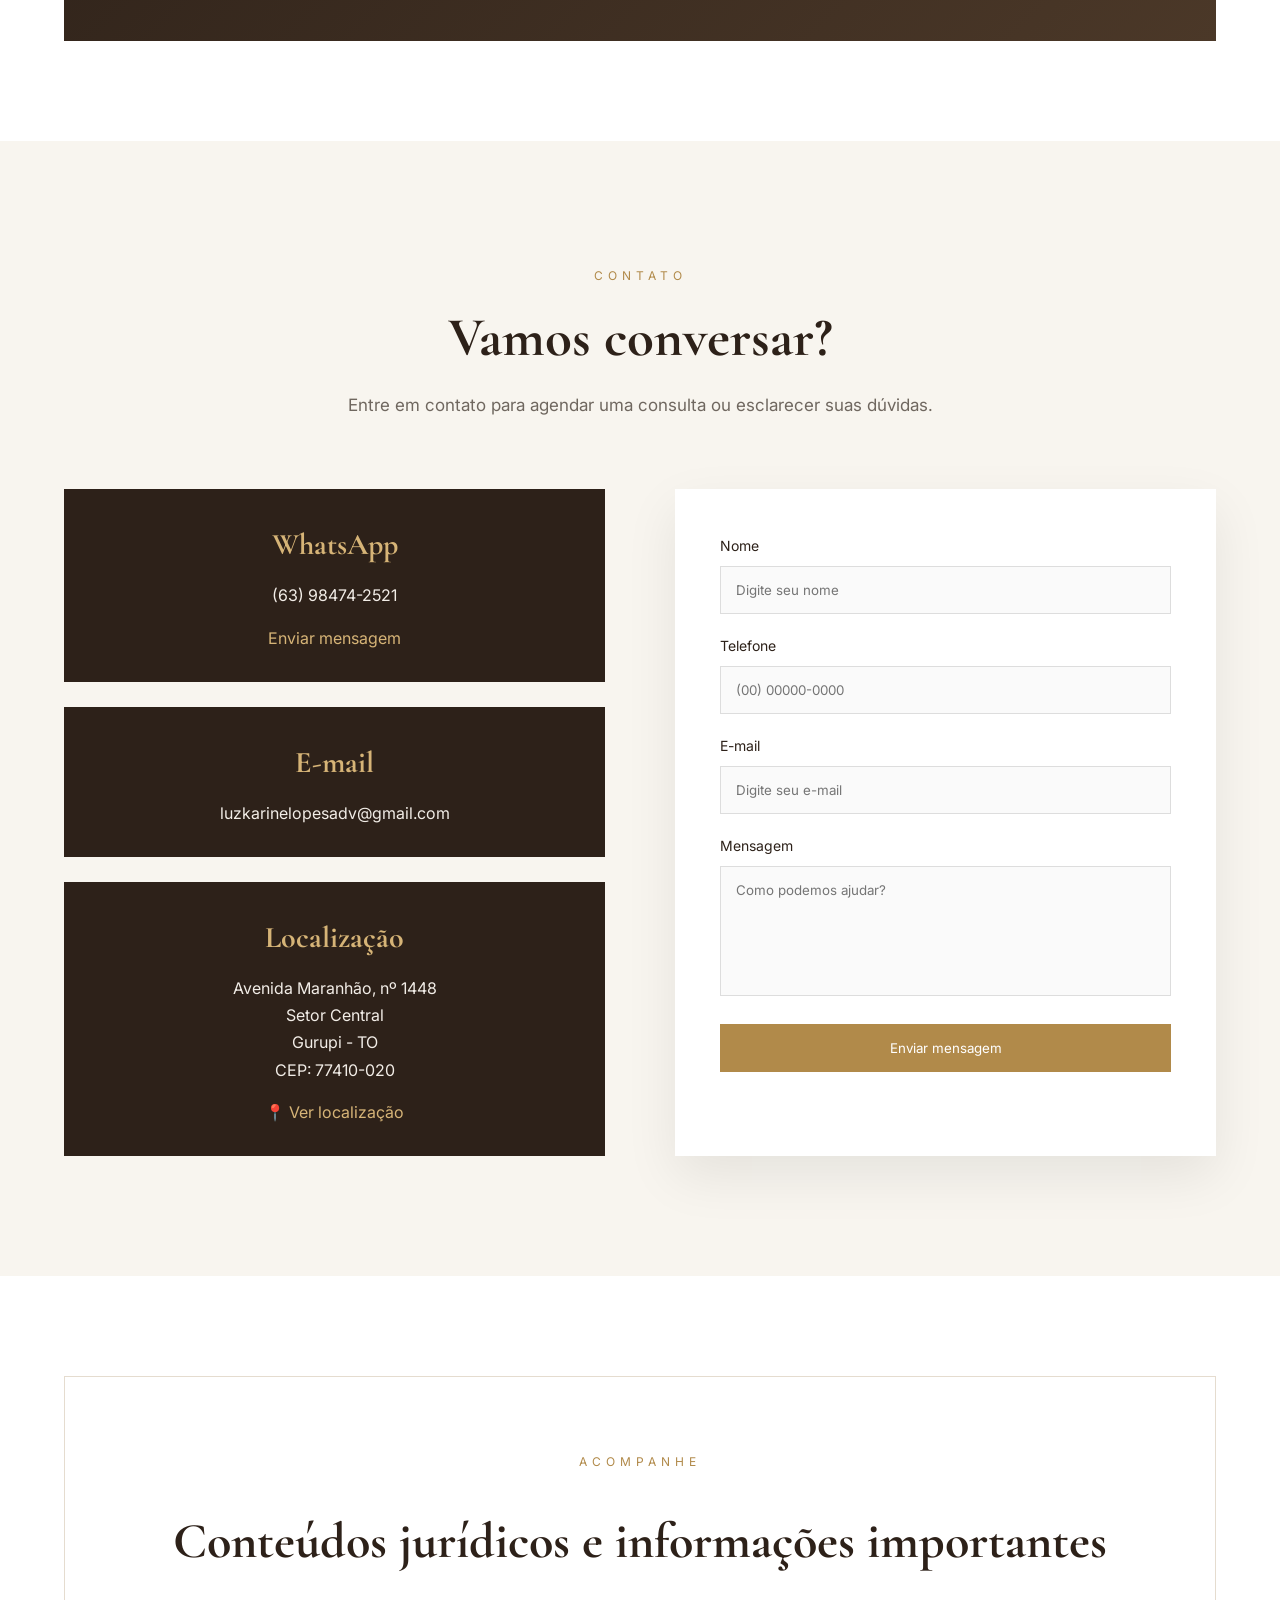
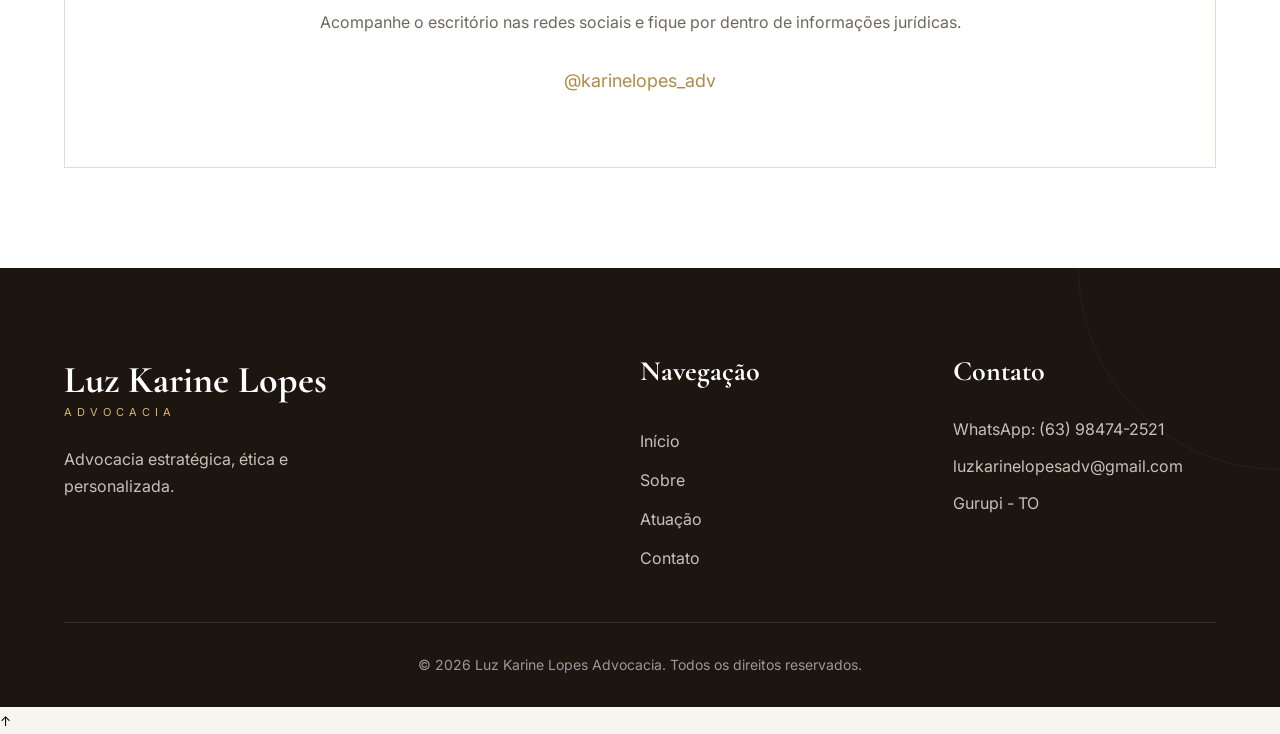
==== commit b9eaa6ce: "Adiciona arquivo de verificação do Google Search Console" ====
--- a/index.html
+++ b/index.html
@@ -2,102 +2,145 @@
 <html lang="pt-BR">
 
 <head>
-    <meta charset="UTF-8">
-    <meta name="viewport" content="width=device-width, initial-scale=1.0">
-
-    <title>Luz Karine Lopes | Advocacia Especializada</title>
-
-    <meta name="description" content="Escritório de advocacia com atendimento personalizado, atuação jurídica especializada, ética, comprometimento e excelência na defesa dos direitos de seus clientes.">
-
-    <meta name="keywords" content="advogada, advocacia, direito, escritório de advocacia, advogado, direito civil, direito do consumidor, direito de família, Gurupi, Tocantins">
-
-    <meta name="author" content="Luz Karine Lopes">
-
-    <meta name="robots" content="index, follow">
-
-    <link rel="canonical" href="https://mariaeduardalopes521.github.io/luzkarinelopes.github.io/">
-
-    <meta property="og:type" content="website">
-    <meta property="og:title" content="Luz Karine Lopes | Advocacia Especializada">
-    <meta property="og:description" content="Atendimento jurídico com ética, excelência e compromisso na defesa dos seus direitos.">
-    <meta property="og:url" content="https://mariaeduardalopes521.github.io/luzkarinelopes.github.io/">
-
-    <meta property="og:image" content="https://mariaeduardalopes521.github.io/luzkarinelopes.github.io/perfil.png">
-
-    <meta property="og:locale" content="pt_BR">
-
-    <meta name="twitter:card" content="summary_large_image">
-    <meta name="twitter:title" content="Luz Karine Lopes | Advocacia Especializada">
-    <meta name="twitter:description" content="Advocacia especializada, atendimento humanizado e soluções jurídicas personalizadas.">
-    <meta name="twitter:image" content="https://mariaeduardalopes521.github.io/luzkarinelopes.github.io/perfil.png">
-
-    <link rel="icon" href="image.png" type="image/png">
-
-    <link rel="stylesheet" href="style.css">
-
-    <script type="application/ld+json">
-    {
-      "@context":"https://schema.org",
-      "@type":"LegalService",
-      "name":"Luz Karine Lopes",
-      "url":"https://mariaeduardalopes521.github.io/luzkarinelopes.github.io/",
-      "image":"https://mariaeduardalopes521.github.io/luzkarinelopes.github.io/perfil.png",
-      "description":"Escritório de advocacia especializado em atendimento jurídico personalizado.",
-      "areaServed":"Brasil",
-      "availableLanguage":"Portuguese",
-      "founder":{
-        "@type":"Person",
-        "name":"Luz Karine Lopes"
-      }
-    }
-    </script>
-
-    <link rel="preconnect" href="https://fonts.googleapis.com">
-    <link rel="preconnect" href="https://fonts.gstatic.com" crossorigin>
+
+<meta charset="UTF-8">
+
+<meta name="viewport" content="width=device-width, initial-scale=1.0">
+
+
+<title>
+Luz Karine Lopes | Advocacia Especializada
+</title>
+
+
+<meta name="description" content="Escritório Luz Karine Lopes Advocacia. Atendimento jurídico personalizado, estratégico e humanizado em Direito Civil, Consumidor e Família em Gurupi - TO.">
+
+
+<meta name="keywords" content="advogada Gurupi, advocacia Gurupi, direito civil, direito consumidor, inventário, divórcio, contratos, usucapião">
+
+
+<meta name="author" content="Luz Karine Lopes">
+
+
+<meta name="robots" content="index, follow">
+
+
+<link rel="canonical" href="https://mariaeduardalopes521.github.io/luzkarinelopes.github.io/">
+
+
+
+<meta property="og:type" content="website">
+
+<meta property="og:title" content="Luz Karine Lopes | Advocacia">
+
+<meta property="og:description" content="Advocacia estratégica, ética e personalizada para proteger seus direitos.">
+
+<meta property="og:url" content="https://mariaeduardalopes521.github.io/luzkarinelopes.github.io/">
+
+<meta property="og:image" content="https://mariaeduardalopes521.github.io/luzkarinelopes.github.io/perfil.png">
+
+<meta property="og:locale" content="pt_BR">
+
+
+<meta name="twitter:card" content="summary_large_image">
+
+<meta name="twitter:title" content="Luz Karine Lopes | Advocacia">
+
+<meta name="twitter:description" content="Soluções jurídicas personalizadas com ética e excelência.">
+
+<meta name="twitter:image" content="https://mariaeduardalopes521.github.io/luzkarinelopes.github.io/perfil.png">
+
+<meta name="theme-color" content="#1f1a17">
+<meta name="color-scheme" content="light">
+
+<link rel="icon" href="image.png" type="image/png">
+
+<link rel="apple-touch-icon" href="image.png">
+
+<link rel="preconnect" href="https://fonts.googleapis.com">
+
+<link rel="preconnect" href="https://fonts.gstatic.com" crossorigin>
+
+<link
+rel="dns-prefetch"
+href="//fonts.googleapis.com">
+
+<link
+rel="dns-prefetch"
+href="//fonts.gstatic.com">
+
+
+<link href="https://fonts.googleapis.com/css2?family=Cormorant+Garamond:wght@400;500;600;700&family=Inter:wght@300;400;500;600&display=swap" rel="stylesheet">
+
+
+<link rel="stylesheet" href="style.css">
+
+<link rel="preload" href="perfil.webp" as="image">
+
+
+
+<script type="application/ld+json">
+
+{
+"@context":"https://schema.org",
+"@type":"LegalService",
+"name":"Luz Karine Lopes Advocacia",
+"url":"https://mariaeduardalopes521.github.io/luzkarinelopes.github.io/",
+"image":"https://mariaeduardalopes521.github.io/luzkarinelopes.github.io/perfil.png",
+"description":"Escritório de advocacia especializado em atendimento jurídico personalizado.",
+"areaServed":"Gurupi - TO",
+"founder":{
+"@type":"Person",
+"name":"Luz Karine Lopes"
+}
+}
+
+</script>
+
+
 </head>
 
 
-<a
-    href="https://wa.me/5563984742521?text=Olá,%20gostaria%20de%20agendar%20um%20atendimento."
-    class="whatsapp-float"
-    target="_blank"
-    aria-label="Fale pelo WhatsApp"
->
-    <svg xmlns="http://www.w3.org/2000/svg" width="28" height="28" fill="currentColor" viewBox="0 0 16 16">
-        <path d="M13.601 2.326A7.854 7.854 0 0 0 8.004 0C3.582 0 0 3.582 0 8.004a7.93 7.93 0 0 0 1.084 4.014L0 16l4.102-1.07a8.004 8.004 0 0 0 3.902 1.002h.004c4.422 0 8.004-3.582 8.004-8.004a7.95 7.95 0 0 0-2.411-5.602ZM8.008 14.54a6.53 6.53 0 0 1-3.324-.91l-.238-.141-2.434.635.649-2.373-.155-.244a6.51 6.51 0 1 1 5.502 3.033Zm3.574-4.885c-.195-.098-1.154-.57-1.333-.635-.179-.065-.309-.098-.439.098-.13.195-.504.635-.618.765-.114.13-.228.146-.423.049-.195-.098-.824-.304-1.57-.969-.58-.517-.971-1.155-1.085-1.35-.114-.195-.012-.3.086-.397.088-.087.195-.228.293-.342.098-.114.13-.195.195-.325.065-.13.033-.244-.016-.342-.049-.098-.439-1.057-.602-1.447-.158-.38-.319-.329-.439-.335l-.374-.007c-.13 0-.342.049-.521.244-.179.195-.684.668-.684 1.627 0 .959.7 1.886.798 2.016.098.13 1.378 2.105 3.338 2.952.467.202.831.322 1.115.412.468.149.894.128 1.231.078.376-.056 1.154-.472 1.317-.929.163-.456.163-.847.114-.929-.049-.081-.179-.13-.374-.228Z"/>
-    </svg>
-</a>
-
-
-
-
 <body>
 
 
 
-<!-- ================= HEADER ================= -->
-
-
 <header class="header" id="header">
 
-
 <div class="container">
 
-
 <div class="navbar">
 
 
 
 <a href="#inicio" class="logo">
 
-    <img src="image.png" alt="Logo Luz Karine Lopes Advocacia">
-
-    <div class="logo-text">
-        <h2>Luz Karine Lopes</h2>
-        <span>ADVOCACIA</span>
-    </div>
-
-</a>
+<img
+    src="perfil.webp"
+    alt="Dra. Luz Karine Lopes - Advogada"
+    width="1023"
+    height="1537"
+    decoding="async"
+    fetchpriority="high">
+
+<div class="logo-text">
+
+<h2>
+Luz Karine Lopes
+</h2>
+
+
+<span>
+ADVOCACIA
+</span>
+
+
+</div>
+
+</a>
+
+
+
 
 
 <nav class="menu" id="menu">
@@ -133,7 +176,8 @@
 
 
 
-<button class="menu-mobile" id="menu-mobile">
+
+<button class="menu-mobile" id="menu-mobile" aria-label="Abrir menu">
 
 
 <span></span>
@@ -149,27 +193,18 @@
 
 </div>
 
-
-</div>
-
+</div>
 
 </header>
 
-
-
-
-
 <!-- ================= HERO ================= -->
 
-
 <section class="hero" id="inicio">
 
-
 <div class="container">
 
 
 <div class="hero-content">
-
 
 
 <div class="hero-text">
@@ -182,17 +217,15 @@
 
 
 <h1>
-
 Soluções Jurídicas Estratégicas para Proteger seus Direitos.
-
 </h1>
 
 
 
 <p>
-
-Atuo no Direito Civil oferecendo atendimento personalizado, segurança jurídica e soluções eficientes para cada situação, sempre buscando compreender as necessidades de cada cliente.
-
+Atuação no Direito Civil com atendimento personalizado,
+segurança jurídica e estratégias construídas de acordo
+com cada necessidade.
 </p>
 
 
@@ -201,23 +234,16 @@
 
 
 <a href="#contato" class="btn-primary">
-
 Agendar Consulta
-
-</a>
-
+</a>
 
 
 <a href="#sobre" class="btn-secondary">
-
 Conheça o escritório
-
-</a>
-
-
-
-</div>
-
+</a>
+
+
+</div>
 
 
 </div>
@@ -231,8 +257,7 @@
 
 <div class="image-frame">
 
-
-<img src="perfil.png" alt="Dra. Luz Karine Lopes - Advogada">
+<img src="perfil.webp" alt="Dra. Luz Karine Lopes - Advogada">
 
 </div>
 
@@ -240,7 +265,6 @@
 <div class="gold-detail"></div>
 
 
-
 </div>
 
 
@@ -257,6 +281,7 @@
 
 
 
+
 <!-- ================= SOBRE ================= -->
 
 
@@ -270,23 +295,23 @@
 
 
 <span>
-Sobre mim
+SOBRE MIM
 </span>
 
 
 <h2>
-Uma atuação baseada em confiança e estratégia
+Uma advocacia baseada em confiança e estratégia
 </h2>
 
 
 <p>
 
-Cada cliente possui uma história única.
-Por isso, cada caso recebe análise cuidadosa,
-planejamento jurídico e acompanhamento próximo.
-
-</p>
-
+Cada demanda jurídica possui particularidades próprias.
+Por isso, o escritório realiza uma análise individualizada,
+buscando compreender cada situação e construir estratégias
+adequadas para cada cliente.
+
+</p>
 
 </div>
 
@@ -309,20 +334,21 @@
 
 <p>
 
-A advocacia vai além dos processos.
-É compreender necessidades, proteger direitos
-e buscar soluções jurídicas eficientes.
-
-</p>
-
-
-
-<p>
-
-Com atendimento personalizado,
-o escritório busca unir conhecimento técnico,
-clareza na comunicação e compromisso
-com cada cliente.
+A advocacia exige conhecimento técnico, responsabilidade
+e compreensão das necessidades de cada pessoa.
+O escritório Luz Karine Lopes Advocacia atua com
+compromisso, transparência e dedicação na busca por
+soluções jurídicas eficientes.
+
+</p>
+
+
+
+<p>
+
+Com atendimento personalizado, o escritório busca oferecer
+clareza durante todo o acompanhamento jurídico, mantendo
+uma comunicação próxima e estratégica em cada etapa.
 
 </p>
 
@@ -345,12 +371,12 @@
 </h4>
 
 
-<p>
-Atuação transparente e responsável.
-</p>
-
-
-</div>
+Atuação baseada em transparência,
+responsabilidade e respeito ao cliente.
+
+</div>
+
+
 
 
 
@@ -362,12 +388,12 @@
 </h4>
 
 
-<p>
-Análise jurídica personalizada.
-</p>
-
-
-</div>
+Planejamento jurídico desenvolvido
+de acordo com cada necessidade.
+
+
+</div>
+
 
 
 
@@ -380,9 +406,8 @@
 </h4>
 
 
-<p>
-Acompanhamento em todas as etapas.
-</p>
+Dedicação e acompanhamento próximo
+durante toda a jornada jurídica.
 
 
 </div>
@@ -399,6 +424,11 @@
 
 
 </section>
+
+
+
+
+
 
 <!-- ================= DIFERENCIAIS ================= -->
 
@@ -417,16 +447,16 @@
 </span>
 
 
+
 <h2>
 Por que escolher uma advocacia personalizada?
 </h2>
 
 
-<p>
-
+
+<p>
 Um atendimento jurídico pensado para oferecer
 segurança, clareza e confiança.
-
 </p>
 
 
@@ -454,10 +484,8 @@
 
 
 <p>
-
 Cada cliente recebe atenção individualizada,
 com comunicação clara e acompanhamento próximo.
-
 </p>
 
 
@@ -481,10 +509,8 @@
 
 
 <p>
-
 Cada situação é analisada cuidadosamente
 para construir caminhos eficientes.
-
 </p>
 
 
@@ -508,14 +534,13 @@
 
 
 <p>
-
-Conhecimento jurídico aliado a responsabilidade
+Conhecimento jurídico aliado à responsabilidade
 e dedicação profissional.
-
-</p>
-
-
-</div>
+</p>
+
+
+</div>
+
 
 
 
@@ -527,20 +552,13 @@
 
 </section>
 
-
-
-
-
-
 <!-- ================= ATUAÇÃO ================= -->
 
 
-
 <section class="atuacao" id="atuacao">
 
 
 <div class="container">
-
 
 
 <div class="section-header light">
@@ -557,11 +575,10 @@
 </h2>
 
 
-<p>
-
+
+<p>
 Atuação estratégica com foco na proteção dos
 direitos e interesses dos clientes.
-
 </p>
 
 
@@ -577,26 +594,21 @@
 
 <div class="area-card">
 
-
 <h3>
 Direito do Consumidor
 </h3>
 
 
 <p>
-
-Atuação em questões envolvendo contratos,
-responsabilidade civil, indenizações,
-obrigações e relações jurídicas.
-
-</p>
-
-
-<a href="#">
+Atuação em conflitos de consumo, cobranças indevidas,
+falhas na prestação de serviços, contratos e indenizações.
+</p>
+
+
+<a href="#contato">
 Saiba mais →
 </a>
 
-
 </div>
 
 
@@ -605,26 +617,22 @@
 
 <div class="area-card">
 
-
 <h3>
 Inventário
 </h3>
 
 
 <p>
-
-Orientação preventiva,
-análise de documentos e suporte
-para tomada de decisões.
-
-</p>
-
-
-<a href="#">
+Orientação jurídica para organização patrimonial,
+regularização de bens e condução segura do processo
+de inventário.
+</p>
+
+
+<a href="#contato">
 Saiba mais →
 </a>
 
-
 </div>
 
 
@@ -633,152 +641,140 @@
 
 <div class="area-card">
 
-
 <h3>
 Divórcio
 </h3>
 
 
 <p>
-
-Acompanhamento personalizado,
-buscando soluções seguras
-e adequadas para cada situação.
-
-</p>
-
-
-<a href="#">
+Assessoria jurídica em divórcios consensuais ou litigiosos,
+partilha de bens e proteção dos interesses envolvidos.
+</p>
+
+
+<a href="#contato">
 Saiba mais →
 </a>
 
-
-</div>
+</div>
+
 
 
 
 
 <div class="area-card">
 
-
 <h3>
 Usucapião
 </h3>
 
 
 <p>
-
-Apoio jurídico para empresas,
-contratos e estratégias preventivas.
-
-</p>
-
-
-<a href="#">
+Regularização de propriedades por meio de análise
+documental e estratégias jurídicas adequadas.
+</p>
+
+
+<a href="#contato">
 Saiba mais →
 </a>
 
-
-</div>
+</div>
+
+
+
 
 
 <div class="area-card">
 
-
 <h3>
 Adjudicação Compulsória
 </h3>
 
 
 <p>
-
-Apoio jurídico para empresas,
-contratos e estratégias preventivas.
-
-</p>
-
-
-<a href="#">
+Atuação para regularização da transferência de imóveis
+quando presentes os requisitos legais necessários.
+</p>
+
+
+<a href="#contato">
 Saiba mais →
 </a>
 
-
-</div>
+</div>
+
+
+
 
 
 <div class="area-card">
 
-
 <h3>
 Contratos
 </h3>
 
-
-<p>
-
-Apoio jurídico para empresas,
-contratos e estratégias preventivas.
-
-</p>
-
-
-<a href="#">
+<p>
+Elaboração, análise e revisão contratual com foco em
+segurança jurídica e prevenção de conflitos.
+</p>
+
+
+<a href="#contato">
 Saiba mais →
 </a>
 
-
-</div>
+</div>
+
+
+
 
 
 <div class="area-card">
 
-
-<h3>
-Danos Morais
-</h3>
-
-
-<p>
-
-Apoio jurídico para empresas,
-contratos e estratégias preventivas.
-
-</p>
-
-
-<a href="#">
+<h3>
+Danos Morais e Materiais
+</h3>
+
+
+<p>
+Atuação em situações de prejuízos, violações de direitos
+e busca por reparação adequada.
+</p>
+
+<a href="#contato">
 Saiba mais →
 </a>
 
-
-</div>
+</div>
+
+
+
+
 
 <div class="area-card">
 
-
 <h3>
 Direito Civil
 </h3>
 
 
 <p>
-
-Apoio jurídico para empresas,
-contratos e estratégias preventivas.
-
-</p>
-
-
-<a href="#">
+Soluções jurídicas personalizadas para relações civis,
+obrigações, responsabilidades e proteção patrimonial.
+</p>
+
+
+<a href="#contato">
 Saiba mais →
 </a>
 
-
-</div>
-
-
-</div>
-
+</div>
+
+
+
+
+</div>
 
 
 </div>
@@ -791,10 +787,8 @@
 
 
 
-<!-- ================= ESTATÍSTICAS ================= -->
- 
-<!-- ================= COMO FUNCIONA ================= -->
-
+
+<!-- ================= ATENDIMENTO ================= -->
 
 
 <section class="atendimento" id="atendimento">
@@ -820,12 +814,9 @@
 
 
 <p>
-
 Um processo organizado para compreender,
 planejar e solucionar cada demanda.
-
-</p>
-
+</p>
 
 
 </div>
@@ -853,15 +844,12 @@
 
 
 <p>
-
 Entendemos sua necessidade,
 história e objetivos.
-
-</p>
-
-
-</div>
-
+</p>
+
+
+</div>
 
 
 
@@ -881,15 +869,12 @@
 
 
 <p>
-
 Avaliamos documentos,
 possibilidades e estratégias.
-
-</p>
-
-
-</div>
-
+</p>
+
+
+</div>
 
 
 
@@ -909,15 +894,12 @@
 
 
 <p>
-
 Construímos a melhor abordagem
 para o caso apresentado.
-
-</p>
-
-
-</div>
-
+</p>
+
+
+</div>
 
 
 
@@ -937,19 +919,17 @@
 
 
 <p>
-
 Seguimos ao lado do cliente
 durante todo o processo.
-
-</p>
-
-
-</div>
-
-
-
-</div>
-
+</p>
+
+
+</div>
+
+
+
+
+</div>
 
 
 </div>
@@ -957,19 +937,13 @@
 
 </section>
 
-<!-- ================= DEPOIMENTOS ================= -->
-
-
-
 <!-- ================= FAQ ================= -->
 
 
-
 <section class="faq">
 
 
 <div class="container">
-
 
 
 <div class="section-header">
@@ -980,31 +954,23 @@
 </span>
 
 
-
 <h2>
 Perguntas frequentes
 </h2>
 
 
-
-<p>
-
-Confira algumas informações importantes
-sobre o atendimento jurídico.
-
-</p>
-
-
-</div>
-
+<p>
+Informações importantes sobre o atendimento jurídico.
+</p>
+
+
+</div>
 
 
 
 
 
 <div class="faq-container">
-
-
 
 
 
@@ -1022,27 +988,18 @@
 </button>
 
 
-
 <div class="faq-answer">
 
-
-<p>
-
-A primeira conversa é destinada para
-compreender o caso, analisar informações
-iniciais e identificar os melhores caminhos
-jurídicos.
-
-</p>
-
-
-</div>
-
-
-
-</div>
-
-
+<p>
+A primeira conversa é destinada a compreender
+o caso, analisar informações iniciais e identificar
+as melhores possibilidades jurídicas.
+</p>
+
+</div>
+
+
+</div>
 
 
 
@@ -1063,26 +1020,18 @@
 </button>
 
 
-
 <div class="faq-answer">
 
-
-<p>
-
-Os documentos necessários variam conforme
-cada situação. Durante o atendimento serão
-solicitadas apenas as informações relevantes.
-
-</p>
-
-
-</div>
-
-
-
-</div>
-
-
+<p>
+Os documentos necessários variam conforme cada
+situação. Durante o atendimento serão solicitadas
+apenas as informações relevantes.
+</p>
+
+</div>
+
+
+</div>
 
 
 
@@ -1103,25 +1052,17 @@
 </button>
 
 
-
 <div class="faq-answer">
 
-
-<p>
-
-Sim. O escritório poderá realizar atendimentos
-digitais para facilitar o acesso dos clientes.
-
-</p>
-
-
-</div>
-
-
-
-</div>
-
-
+<p>
+Sim. O escritório oferece atendimento digital
+para facilitar o acesso dos clientes.
+</p>
+
+</div>
+
+
+</div>
 
 
 
@@ -1142,29 +1083,22 @@
 </button>
 
 
-
 <div class="faq-answer">
 
-
-<p>
-
-Entre em contato através do WhatsApp,
-telefone ou formulário disponível nesta página.
-
-</p>
-
-
-</div>
-
-
-
-</div>
-
-
-
-
-</div>
-
+<p>
+Entre em contato pelo WhatsApp, telefone ou
+formulário disponível nesta página.
+</p>
+
+</div>
+
+
+</div>
+
+
+
+
+</div>
 
 
 </div>
@@ -1181,31 +1115,26 @@
 <!-- ================= CTA ================= -->
 
 
-
 <section class="cta">
 
 
 <div class="container">
 
 
-
 <div class="cta-box">
 
 
 <h2>
-
 Precisa de orientação jurídica?
-
 </h2>
 
 
 
 <p>
-
 Conte sua situação e encontre uma solução
 estratégica para o seu caso.
-
-</p>
+</p>
+
 
 
 
@@ -1220,7 +1149,6 @@
 </div>
 
 
-
 </div>
 
 
@@ -1233,7 +1161,6 @@
 
 
 <!-- ================= CONTATO ================= -->
-
 
 
 <section class="contato" id="contato">
@@ -1251,18 +1178,14 @@
 </span>
 
 
-
 <h2>
 Vamos conversar?
 </h2>
 
 
-
-<p>
-
+<p>
 Entre em contato para agendar uma consulta
 ou esclarecer suas dúvidas.
-
 </p>
 
 
@@ -1277,8 +1200,6 @@
 
 
 
-
-
 <div class="contato-info">
 
 
@@ -1296,7 +1217,13 @@
 </p>
 
 
-</div>
+<a href="https://wa.me/5563984742521" target="_blank">
+Enviar mensagem
+</a>
+
+
+</div>
+
 
 
 
@@ -1321,6 +1248,7 @@
 
 
 
+
 <div class="contact-item">
 
 
@@ -1330,23 +1258,37 @@
 
 
 <p>
-Avenida Maranhão, nº 1448
-Setor Central
-Gurupi - TO
+Avenida Maranhão, nº 1448<br>
+Setor Central<br>
+Gurupi - TO<br>
 CEP: 77410-020
 </p>
 
 
-</div>
-
-
-
-</div>
+<a href="https://maps.app.goo.gl/N3td1AtAvFCYy1LD8" target="_blank">
+
+📍 Ver localização
+
+</a>
+
+
+</div>
+
+
+
+</div>
+
+
+
+
+
+
 
 <div class="contato-form">
 
 
 <form action="https://formspree.io/f/mzdnwvbo" method="POST">
+
 
 
 <div class="form-group">
@@ -1443,11 +1385,11 @@
 
 
 
-</"http://www.w3.org/2000/svgform>
-
-
-</div>
-
+
+</form>
+
+
+</div>
 
 
 </div>
@@ -1458,37 +1400,9 @@
 
 </section>
 
-
-
-
-
-
-
-<!-- ================= LOCALIZAÇÃO ================= -->
-
-<div class="contact-item">
-
-<h3>Endereço</h3>
-
-<p>
-Avenida Maranhão, nº 1448<br>
-Setor Central<br>
-Gurupi - TO<br>
-CEP: 77410-020
-</p>
-
-<p>
-<a href="https://maps.app.goo.gl/N3td1AtAvFCYy1LD8" target="_blank">
-📍 Ver localização no Google Maps
-</a>
-</p>
-
-</div>
-
 <!-- ================= INSTAGRAM ================= -->
 
 
-
 <section class="instagram">
 
 
@@ -1496,7 +1410,6 @@
 
 
 <div class="instagram-box">
-
 
 
 <span>
@@ -1512,23 +1425,20 @@
 
 
 <p>
-
-Siga o escritório nas redes sociais
-e acompanhe novidades.
-
-</p>
-
-
-
-
-
-
-
-<a href="https://www.instagram.com/karinelopes_adv/?utm_source=ig_web_button_share_sheet" target="_blank">
-    @karinelopes_adv
-</a>
-
-
+Acompanhe o escritório nas redes sociais
+e fique por dentro de informações jurídicas.
+</p>
+
+
+
+<a
+href="https://www.instagram.com/karinelopes_adv/"
+target="_blank"
+>
+
+@karinelopes_adv
+
+</a>
 
 
 
@@ -1547,7 +1457,6 @@
 
 
 <!-- ================= FOOTER ================= -->
-
 
 
 <footer class="footer">
@@ -1571,7 +1480,6 @@
 </h2>
 
 
-
 <span>
 ADVOCACIA
 </span>
@@ -1579,16 +1487,13 @@
 
 
 <p>
-
 Advocacia estratégica,
 ética e personalizada.
-
-</p>
-
-
-
-</div>
-
+</p>
+
+
+
+</div>
 
 
 
@@ -1601,6 +1506,7 @@
 <h3>
 Navegação
 </h3>
+
 
 
 <a href="#inicio">
@@ -1608,16 +1514,19 @@
 </a>
 
 
+
 <a href="#sobre">
 Sobre
 </a>
 
 
+
 <a href="#atuacao">
 Atuação
 </a>
 
 
+
 <a href="#contato">
 Contato
 </a>
@@ -1653,11 +1562,20 @@
 
 
 
-</div>
-
-
-
-</div>
+<p>
+Gurupi - TO
+</p>
+
+
+
+</div>
+
+
+
+
+</div>
+
+
 
 
 
@@ -1668,7 +1586,7 @@
 
 <p>
 
-© 2026 Luz Karine Lopes  Advocacia.
+© 2026 Luz Karine Lopes Advocacia.
 Todos os direitos reservados.
 
 </p>
@@ -1678,6 +1596,7 @@
 
 
 
+
 </div>
 
 
@@ -1689,49 +1608,37 @@
 
 
 
-<!-- ================= BOTÃO WHATSAPP ================= -->
-
-
-
-<a 
-href="#" 
-class="whatsapp"
+<!-- ================= WHATSAPP FLUTUANTE ================= -->
+
+
+<a
+
+href="https://wa.me/5563984742521?text=Olá,%20gostaria%20de%20agendar%20um%20atendimento."
+
+class="whatsapp-float"
+
 target="_blank"
+
 aria-label="WhatsApp"
+
 >
 
 
-<svg 
-xmlns=" 
-viewBox="0 0 24 24"
+<svg
+xmlns="http://www.w3.org/2000/svg"
+viewBox="0 0 16 16"
+fill="currentColor"
 >
 
 
 <path d="
-M17.472 14.382
-c-.297-.149-1.758-.867-2.03-.967
--.273-.099-.471-.148-.67.15
--.197.297-.767.966-.94 1.164
--.173.199-.347.223-.644.075
--.297-.15-1.255-.463-2.39-1.475
--.883-.788-1.48-1.761-1.653-2.059
--.173-.297-.018-.458.13-.606
-.134-.133.298-.347.446-.52
-.149-.174.198-.298.298-.497
-.099-.198.05-.371-.025-.52
--.075-.149-.669-1.611-.916-2.207
--.242-.579-.487-.5-.669-.51
--.173-.008-.371-.01-.57-.01
--.198 0-.52.074-.792.372
--.272.297-1.04 1.016-1.04 2.479
-0 1.462 1.065 2.875 1.213 3.074
-.149.198 2.096 3.2 5.077 4.487
-.709.306 1.262.489 1.694.625
-.712.227 1.36.195 1.872.118
-.571-.085 1.758-.719 2.006-1.413
-.248-.694.248-1.289.173-1.413
--.074-.124-.272-.198-.57-.347
-z"/>
+M13.601 2.326A7.854 7.854 0 0 0 8.004 0
+C3.582 0 0 3.582 0 8.004
+c0 1.41.366 2.734 1.008 3.884L0 16l4.21-1.1
+a7.96 7.96 0 0 0 3.794.96h.004
+c4.422 0 8.004-3.582 8.004-8.004
+a7.95 7.95 0 0 0-2.411-5.53Z
+"/>
 
 
 </svg>
@@ -1744,18 +1651,15 @@
 
 
 
+
+<!-- ================= SCRIPT ================= -->
+
+
+<script src="script.js" defer></script>
+
+
+
 </body>
 
 
 </html>
-
-<!-- ================= SCRIPTS ================= -->
-
-
-<script src="script.js"></script>
-
-
-</body>
-
-
-</html>
--- a/style.css
+++ b/style.css
@@ -1,3000 +1,2871 @@
 /* =======================================================
    LUZ KARINE LOPES ADVOCACIA
    STYLE.CSS
-   DESIGN PREMIUM
-   ======================================================= */
-
-
-/* =========================
-   RESET GLOBAL
-========================= */
-
-
-* {
-
-margin:0;
-padding:0;
-box-sizing:border-box;
-
-}
-
-
-
-html {
-
-scroll-behavior:smooth;
-
-}
-
-
-
-body {
-
-font-family:'Inter', sans-serif;
-
-background:#f8f5ef;
-
-color:#29231d;
-
-line-height:1.7;
-
-overflow-x:hidden;
-
-}
-
-
-
-img {
-
-max-width:100%;
-
-display:block;
-
-}
-
-
-
-a {
-
-text-decoration:none;
-
-color:inherit;
-
-}
-
-
-
-ul {
-
-list-style:none;
-
-}
-
-
-
-
-button {
-
-font-family:inherit;
-
-border:none;
-
-cursor:pointer;
-
-}
-
-
-
-
-
-/* =========================
+   VERSÃO PREMIUM
+======================================================= */
+
+
+/* =======================================================
+   RESET
+======================================================= */
+
+*{
+    margin:0;
+    padding:0;
+    box-sizing:border-box;
+}
+
+html{
+    scroll-behavior:smooth;
+}
+
+body{
+
+    font-family:'Inter',sans-serif;
+
+    background:#f8f5ef;
+
+    color:#29231d;
+
+    line-height:1.7;
+
+    overflow-x:hidden;
+
+    -webkit-font-smoothing:antialiased;
+
+    animation:entradaPagina .8s ease;
+
+}
+
+
+img{
+
+    display:block;
+
+    max-width:100%;
+
+}
+
+
+a{
+
+    text-decoration:none;
+
+    color:inherit;
+
+}
+
+
+ul{
+
+    list-style:none;
+
+}
+
+
+button{
+
+    border:none;
+
+    background:none;
+
+    cursor:pointer;
+
+    font-family:inherit;
+
+}
+
+
+/* =======================================================
    VARIÁVEIS
-========================= */
-
-
-:root {
-
-
---creme:#f8f5ef;
-
---bege:#eee5d8;
-
---cafe:#2d2119;
-
---cafe-claro:#5b4634;
-
---dourado:#b18a4a;
-
---dourado-claro:#d6b477;
-
---branco:#ffffff;
-
---texto:#29231d;
-
---cinza:#6f675f;
-
-
---sombra:
-
-0 20px 50px rgba(0,0,0,.08);
-
-
---transicao:
-
-.4s ease;
-
-
-}
-
-
-
-
-/* =========================
+======================================================= */
+
+:root{
+
+
+    --creme:#f8f5ef;
+
+    --bege:#eee5d8;
+
+
+    --cafe:#2d2119;
+
+    --cafe-claro:#5b4634;
+
+
+    --dourado:#b18a4a;
+
+    --dourado-claro:#d6b477;
+
+
+    --texto:#29231d;
+
+    --cinza:#6f675f;
+
+
+    --branco:#ffffff;
+
+
+    --sombra:
+    0 20px 50px rgba(0,0,0,.08);
+
+
+    --transicao:.35s ease;
+
+
+}
+
+
+/* =======================================================
    CONTAINER
-========================= */
-
-
-.container {
-
-width:90%;
-
-max-width:1200px;
-
-margin:auto;
-
-}
-
-
-
-
-
-/* =========================
+======================================================= */
+
+
+.container{
+
+    width:90%;
+
+    max-width:1200px;
+
+    margin:auto;
+
+}
+
+
+/* =======================================================
    HEADER
-========================= */
-
-
-.header {
-
-
-position:fixed;
-
-top:0;
-
-left:0;
-
-width:100%;
-
-z-index:999;
-
-
-transition:var(--transicao);
-
-
-background:transparent;
-
-
-}
-
-
-
-.header.scrolled {
-
-
-background:rgba(45,33,25,.95);
-
-backdrop-filter:blur(15px);
-
-
-box-shadow:
-
-0 10px 30px rgba(0,0,0,.15);
-
-
-}
-
-
-
-
-
-.navbar {
-
-
-height:95px;
-
-display:flex;
-
-align-items:center;
-
-justify-content:space-between;
-
-
-}
-
-
-
-
-
-/* LOGO */
-
-
-.logo {
-
-
-display:flex;
-
-flex-direction:column;
-
-
-}
-
-
-
-.logo h2 {
-
-
-font-family:'Cormorant Garamond',serif;
-
-font-size:34px;
-
-font-weight:700;
-
-letter-spacing:.5px;
-
-
-color:var(--branco);
-
-
-}
-
-
-
-.logo span {
-
-
-font-size:11px;
-
-letter-spacing:5px;
-
-color:var(--dourado-claro);
-
-margin-top:-8px;
-
-
-}
-
-
-
-
-
-/* MENU */
-
-
-.menu {
-
-
-display:flex;
-
-gap:40px;
-
-
-}
-
-
-
-.menu a {
-
-
-color:#fff;
-
-font-size:15px;
-
-font-weight:400;
-
-position:relative;
-
-
-}
-
-
-
-.menu a::after {
-
-
-content:"";
-
-position:absolute;
-
-left:0;
-
-bottom:-8px;
-
-width:0;
-
-height:1px;
-
-background:var(--dourado);
-
-
-transition:.4s;
-
-
-}
-
-
-
-.menu a:hover::after {
-
-
-width:100%;
-
-
-}
-
-
-
-
-
-
-/* MENU MOBILE */
-
-
-.menu-mobile {
-
-
-display:none;
-
-background:none;
-
-
-}
-
-
-
-.menu-mobile span {
-
-
-display:block;
-
-width:28px;
-
-height:2px;
-
-background:#fff;
-
-margin:6px;
-
-
-}
-
-/* =========================
-   HERO SECTION
-========================= */
-
-
-.hero {
-
-
-min-height:100vh;
-
-display:flex;
-
-align-items:center;
-
-position:relative;
-
-
-background:
-
-linear-gradient(color brown)
-
-
-url("perfil.png")
-
-background-size:cover;
-
-background-position:center;
-
-
-padding-top:120px;
-
-
-color:#fff;
-
-
-}
-
-
-
-
-
-.hero::before {
-
-
-content:"";
-
-position:absolute;
-
-top:0;
-
-left:0;
-
-width:100%;
-
-height:100%;
-
-
-background:
-
-linear-gradient(
-90deg,
-rgba(45,33,25,.95),
-rgba(45,33,25,.65)
-);
-
-
-}
-
-
-
-
-
-.hero .container {
-
-
-position:relative;
-
-z-index:2;
-
-
-}
-
-
-
-
-
-.hero-content {
-
-
-display:grid;
-
-grid-template-columns:
-
-1fr 450px;
-
-
-align-items:center;
-
-gap:70px;
-
-
-}
-
-
-
-
-
-/* TEXTO HERO */
-
-
-.subtitle {
-
-
-display:inline-block;
-
-font-size:13px;
-
-letter-spacing:4px;
-
-color:var(--dourado-claro);
-
-margin-bottom:25px;
-
-
-}
-
-
-
-
-
-.hero-text h1 {
-
-
-font-family:'Cormorant Garamond',serif;
-
-
-font-size:
-
-clamp(48px,6vw,76px);
-
-
-line-height:1.05;
-
-
-font-weight:600;
-
-
-margin-bottom:30px;
-
-
-}
-
-
-
-.hero-text p {
-
-
-font-size:18px;
-
-max-width:600px;
-
-color:#e8dfd5;
-
-font-weight:300;
-
-margin-bottom:40px;
-
-
-}
-
-
-
-
-/* BOTÕES */
-
-
-.hero-buttons {
-
-
-display:flex;
-
-gap:20px;
-
-align-items:center;
-
-
-}
-
-
-
-.btn-primary {
-
-
-background:var(--dourado);
-
-
-color:#fff;
-
-
-padding:16px 35px;
-
-
-font-size:15px;
-
-
-letter-spacing:.5px;
-
-
-transition:.4s;
-
-
-display:inline-block;
-
-
-}
-
-
-
-.btn-primary:hover {
-
-
-background:#987238;
-
-transform:translateY(-3px);
-
-
-}
-
-
-
-
-
-.btn-secondary {
-
-
-border:1px solid rgba(255,255,255,.5);
-
-
-color:#fff;
-
-
-padding:15px 34px;
-
-
-transition:.4s;
-
-
-}
-
-
-
-.btn-secondary:hover {
-
-
-background:#fff;
-
-color:var(--cafe);
-
-
-}
-
-
-
-
-
-/* FOTO HERO */
-
-
-.hero-image {
-
-
-position:relative;
-
-display:flex;
-
-justify-content:center;
-
-
-}
-
-
-
-.image-frame {
-
-
-width:390px;
-
-height:500px;
-
-
-overflow:hidden;
-
-
-position:relative;
-
-
-z-index:2;
-
-
-border-radius:2px;
-
-
-box-shadow:
-
-0 30px 70px rgba(0,0,0,.35);
-
-
-}
-
-
-
-.image-frame img {
-
-
-width:100%;
-
-height:100%;
-
-object-fit:cover;
-
-
-}
-
-
-
-
-.gold-detail {
-
-
-position:absolute;
-
-
-width:390px;
-
-height:500px;
-
-
-border:1px solid var(--dourado);
-
-
-right:-25px;
-
-bottom:-25px;
-
-
-z-index:1;
-
-
-}
-
-
-
-
-
-
-/* =========================
-   TÍTULOS DE SEÇÃO
-========================= */
-
-
-.section-header {
-
-
-text-align:center;
-
-max-width:800px;
-
-margin:0 auto 70px;
-
-
-}
-
-
-
-
-.section-header span {
-
-
-font-size:12px;
-
-letter-spacing:5px;
-
-color:var(--dourado);
-
-
-}
-
-
-
-.section-header h2 {
-
-
-font-family:'Cormorant Garamond',serif;
-
-
-font-size:
-
-clamp(38px,5vw,55px);
-
-
-line-height:1.2;
-
-
-font-weight:600;
-
-
-margin:20px 0;
-
-
-color:var(--cafe);
-
-
-}
-
-
-
-
-.section-header p {
-
-
-color:var(--cinza);
-
-font-size:17px;
-
-
-}
-
-
-
-
-
-.section-header.light h2 {
-
-
-color:#fff;
-
-
-}
-
-
-
-.section-header.light p {
-
-
-color:#ddd;
-
-
-}
-
-
-
-
-
-/* =========================
+======================================================= */
+
+
+.header{
+
+    position:fixed;
+
+    top:0;
+
+    left:0;
+
+    width:100%;
+
+    z-index:999;
+
+    background:transparent;
+
+    transition:var(--transicao);
+
+}
+
+
+
+.header.scrolled{
+
+
+    background:rgba(45,33,25,.95);
+
+    backdrop-filter:blur(15px);
+
+    box-shadow:
+    0 10px 30px rgba(0,0,0,.15);
+
+    border-bottom:
+    1px solid rgba(255,255,255,.08);
+
+
+}
+
+
+
+.navbar{
+
+
+    height:95px;
+
+    display:flex;
+
+    align-items:center;
+
+    justify-content:space-between;
+
+
+}
+
+
+/* =======================================================
+   LOGO
+======================================================= */
+
+
+.logo{
+
+
+    display:flex;
+
+    align-items:center;
+
+    gap:14px;
+
+
+}
+
+
+.logo img{
+
+
+    width:58px;
+
+    height:58px;
+
+    border-radius:50%;
+
+    object-fit:cover;
+
+}
+
+
+.logo-text{
+
+
+    display:flex;
+
+    flex-direction:column;
+
+
+}
+
+
+.logo-text h2{
+
+
+    font-family:'Cormorant Garamond',serif;
+
+    font-size:30px;
+
+    line-height:1;
+
+    color:#fff;
+
+
+}
+
+
+
+.logo-text span{
+
+
+    margin-top:5px;
+
+    font-size:11px;
+
+    letter-spacing:4px;
+
+    color:var(--dourado-claro);
+
+
+}
+
+
+
+/* =======================================================
+   MENU
+======================================================= */
+
+
+.menu{
+
+
+    display:flex;
+
+    gap:40px;
+
+
+}
+
+
+
+.menu a{
+
+
+    position:relative;
+
+    color:#fff;
+
+    font-size:15px;
+
+
+}
+
+
+
+.menu a::after{
+
+
+    content:"";
+
+    position:absolute;
+
+    left:0;
+
+    bottom:-8px;
+
+    width:0;
+
+    height:1px;
+
+    background:var(--dourado);
+
+    transition:.3s;
+
+
+}
+
+
+
+.menu a:hover::after{
+
+
+    width:100%;
+
+
+}
+
+
+
+.menu-mobile{
+
+
+    display:none;
+
+
+}
+
+
+
+.menu-mobile span{
+
+
+    display:block;
+
+    width:28px;
+
+    height:2px;
+
+    margin:6px 0;
+
+    background:#fff;
+
+
+}
+
+
+
+/* =======================================================
+   HERO
+======================================================= */
+
+
+.hero{
+
+
+    position:relative;
+
+    min-height:900px;
+
+    display:flex;
+
+    align-items:center;
+
+    padding:140px 0 120px;
+
+    background:#3a2a20;
+
+    color:#fff;
+
+
+}
+
+
+
+.hero .container{
+
+
+    position:relative;
+
+    z-index:2;
+
+
+}
+
+
+
+.hero-content{
+
+
+    display:grid;
+
+    grid-template-columns:1fr 450px;
+
+    gap:70px;
+
+    align-items:center;
+
+
+}
+
+
+
+.subtitle{
+
+
+    display:inline-block;
+
+    margin-bottom:25px;
+
+    font-size:13px;
+
+    letter-spacing:4px;
+
+    color:var(--dourado-claro);
+
+
+}
+
+
+
+.hero-text h1{
+
+
+    margin-bottom:30px;
+
+    font-family:'Cormorant Garamond',serif;
+
+    font-size:clamp(48px,6vw,76px);
+
+    line-height:1.05;
+
+
+}
+
+
+
+.hero-text p{
+
+
+    max-width:600px;
+
+    margin-bottom:40px;
+
+    font-size:18px;
+
+    color:#e8dfd5;
+
+
+}
+
+
+
+.hero-buttons{
+
+
+    display:flex;
+
+    gap:20px;
+
+
+}
+
+
+
+.btn-primary{
+
+
+    padding:16px 35px;
+
+    background:var(--dourado);
+
+    color:#fff;
+
+    transition:.3s;
+
+
+}
+
+
+
+.btn-primary:hover{
+
+
+    background:#987238;
+
+    transform:translateY(-3px);
+
+
+}
+
+
+
+.btn-secondary{
+
+
+    padding:15px 34px;
+
+    border:1px solid rgba(255,255,255,.45);
+
+    color:#fff;
+
+    transition:.3s;
+
+
+}
+
+
+
+.btn-secondary:hover{
+
+
+    background:#fff;
+
+    color:var(--cafe);
+
+
+}
+/* =======================================================
+   HERO - IMAGEM
+======================================================= */
+
+
+.hero-image{
+
+    position:relative;
+
+    display:flex;
+
+    justify-content:center;
+
+}
+
+
+
+.image-frame{
+
+    width:390px;
+
+    height:500px;
+
+    overflow:hidden;
+
+    position:relative;
+
+    z-index:2;
+
+    box-shadow:
+    0 30px 70px rgba(0,0,0,.35);
+
+    animation:
+    movimentoImagem 6s ease-in-out infinite;
+
+}
+
+
+
+.image-frame img{
+
+    width:100%;
+
+    height:100%;
+
+    object-fit:cover;
+
+}
+
+
+
+.gold-detail{
+
+    position:absolute;
+
+    width:390px;
+
+    height:500px;
+
+    right:-25px;
+
+    bottom:-25px;
+
+    border:1px solid var(--dourado);
+
+    z-index:1;
+
+    animation:
+    bordaFlutuante 5s infinite;
+
+}
+
+
+/* =======================================================
+   TÍTULOS DAS SEÇÕES
+======================================================= */
+
+
+.section-header{
+
+    max-width:800px;
+
+    margin:0 auto 70px;
+
+    text-align:center;
+
+}
+
+
+
+.section-header span{
+
+    display:inline-block;
+
+    margin-bottom:18px;
+
+    font-size:12px;
+
+    letter-spacing:5px;
+
+    color:var(--dourado);
+
+
+}
+
+
+
+.section-header h2{
+
+
+    margin-bottom:20px;
+
+    font-family:'Cormorant Garamond',serif;
+
+    font-size:clamp(38px,5vw,55px);
+
+    line-height:1.2;
+
+    color:var(--cafe);
+
+
+}
+
+
+
+.section-header p{
+
+    font-size:17px;
+
+    color:var(--cinza);
+
+}
+
+
+
+.section-header.light h2{
+
+    color:#fff;
+
+}
+
+
+
+.section-header.light p{
+
+    color:#ddd;
+
+}
+
+
+
+/* =======================================================
    SOBRE
-========================= */
-
-
-.sobre {
-
-
-padding:120px 0;
-
-
-background:var(--creme);
-
-
-}
-
-
-
-
-
-.sobre-grid {
-
-
-display:grid;
-
-
-grid-template-columns:
-
-1fr 1fr;
-
-
-gap:80px;
-
-
-align-items:center;
-
-
-}
-
-
-
-
-
-.sobre-text h3 {
-
-
-font-family:'Cormorant Garamond',serif;
-
-
-font-size:40px;
-
-
-color:var(--cafe);
-
-
-margin-bottom:25px;
-
-
-}
-
-
-
-
-.sobre-text p {
-
-
-color:var(--cinza);
-
-
-margin-bottom:20px;
-
-
-font-size:17px;
-
-
-}
-
-
-
-
-
-.sobre-box {
-
-
-background:#fff;
-
-
-padding:45px;
-
-
-box-shadow:var(--sombra);
-
-
-}
-
-
-
-/* =========================
-   SOBRE - ITENS
-========================= */
-
-
-.sobre-box .item {
-
-
-padding:25px 0;
-
-
-border-bottom:1px solid #eee;
-
-
-}
-
-
-
-.sobre-box .item:last-child {
-
-
-border-bottom:none;
-
-
-}
-
-
-
-
-.sobre-box h4 {
-
-
-font-family:'Cormorant Garamond',serif;
-
-
-font-size:28px;
-
-
-color:var(--cafe);
-
-
-margin-bottom:8px;
-
-
-}
-
-
-
-
-
-.sobre-box p {
-
-
-color:var(--cinza);
-
-
-font-size:15px;
-
-
-}
-
-
-
-
-
-
-
-/* =========================
+======================================================= */
+
+
+.sobre{
+
+
+    position:relative;
+
+    overflow:hidden;
+
+    padding:120px 0;
+
+    background:var(--creme);
+
+
+}
+
+
+
+.sobre::before{
+
+
+    content:"";
+
+    position:absolute;
+
+    width:300px;
+
+    height:300px;
+
+    left:-150px;
+
+    top:100px;
+
+    border-radius:50%;
+
+    background:
+    rgba(177,138,74,.05);
+
+
+}
+
+
+
+.sobre-grid{
+
+
+    display:grid;
+
+    grid-template-columns:1fr 1fr;
+
+    gap:80px;
+
+    align-items:center;
+
+
+}
+
+
+
+.sobre-text h3{
+
+
+    margin-bottom:25px;
+
+    font-family:'Cormorant Garamond',serif;
+
+    font-size:40px;
+
+    color:var(--cafe);
+
+
+}
+
+
+
+.sobre-text p{
+
+
+    margin-bottom:20px;
+
+    font-size:17px;
+
+    color:var(--cinza);
+
+
+}
+
+
+
+.sobre-box{
+
+
+    padding:45px;
+
+    background:#fff;
+
+    box-shadow:var(--sombra);
+
+
+}
+
+
+
+.sobre-box .item{
+
+
+    padding:25px 0;
+
+    border-bottom:
+    1px solid #eee;
+
+
+}
+
+
+
+.sobre-box .item:last-child{
+
+
+    border-bottom:none;
+
+
+}
+
+
+
+.sobre-box h4{
+
+
+    margin-bottom:10px;
+
+    font-family:'Cormorant Garamond',serif;
+
+    font-size:28px;
+
+    color:var(--cafe);
+
+
+}
+
+
+
+.sobre-box p{
+
+
+    font-size:15px;
+
+    color:var(--cinza);
+
+
+}
+
+
+
+/* =======================================================
    DIFERENCIAIS
-========================= */
-
-
-.diferenciais {
-
-
-padding:120px 0;
-
-
-background:#fff;
-
-
-}
-
-
-
-
-.cards-diferenciais {
-
-
-display:grid;
-
-
-grid-template-columns:
-
-repeat(3,1fr);
-
-
-gap:30px;
-
-
-}
-
-
-
-
-
-.card {
-
-
-background:var(--creme);
-
-
-padding:45px 35px;
-
-
-position:relative;
-
-
-transition:.4s;
-
-
-border-bottom:2px solid transparent;
-
-
-}
-
-
-
-
-
-.card:hover {
-
-
-transform:translateY(-10px);
-
-
-box-shadow:var(--sombra);
-
-
-border-color:var(--dourado);
-
-
-}
-
-
-
-
-
-.icon {
-
-
-width:55px;
-
-
-height:55px;
-
-
-display:flex;
-
-
-align-items:center;
-
-
-justify-content:center;
-
-
-background:var(--cafe);
-
-
-color:var(--dourado-claro);
-
-
-font-size:18px;
-
-
-margin-bottom:30px;
-
-
-}
-
-
-
-
-
-.card h3 {
-
-
-font-family:'Cormorant Garamond',serif;
-
-
-font-size:32px;
-
-
-color:var(--cafe);
-
-
-margin-bottom:15px;
-
-
-}
-
-
-
-
-
-.card p {
-
-
-color:var(--cinza);
-
-
-font-size:16px;
-
-
-}
-
-
-
-
-
-
-
-/* =========================
+======================================================= */
+
+
+.diferenciais{
+
+
+    position:relative;
+
+    overflow:hidden;
+
+    padding:120px 0;
+
+    background:#fff;
+
+
+}
+
+
+
+.diferenciais::after{
+
+
+    content:"";
+
+    position:absolute;
+
+    width:400px;
+
+    height:400px;
+
+    right:-200px;
+
+    bottom:-200px;
+
+    border-radius:50%;
+
+    background:
+    rgba(177,138,74,.05);
+
+
+}
+
+
+
+.cards-diferenciais{
+
+
+    display:grid;
+
+    grid-template-columns:repeat(3,1fr);
+
+    gap:30px;
+
+
+}
+
+
+
+.card{
+
+
+    position:relative;
+
+    overflow:hidden;
+
+    padding:45px 35px;
+
+    background:var(--creme);
+
+    border-bottom:
+    2px solid transparent;
+
+    transition:.35s;
+
+
+}
+
+
+
+.card:hover{
+
+
+    transform:translateY(-10px);
+
+    box-shadow:var(--sombra);
+
+    border-bottom-color:
+    var(--dourado);
+
+
+}
+
+
+
+.card::before{
+
+
+    content:"";
+
+    position:absolute;
+
+    left:0;
+
+    bottom:0;
+
+    width:0;
+
+    height:2px;
+
+    background:var(--dourado);
+
+    transition:.35s;
+
+
+}
+
+
+
+.card:hover::before{
+
+
+    width:100%;
+
+
+}
+
+
+
+.icon{
+
+
+    width:55px;
+
+    height:55px;
+
+    margin-bottom:30px;
+
+    display:flex;
+
+    align-items:center;
+
+    justify-content:center;
+
+    background:var(--cafe);
+
+    color:var(--dourado-claro);
+
+    font-size:18px;
+
+
+}
+
+
+
+.card h3{
+
+
+    margin-bottom:15px;
+
+    font-family:'Cormorant Garamond',serif;
+
+    font-size:32px;
+
+    color:var(--cafe);
+
+
+}
+
+
+
+.card p{
+
+
+    font-size:16px;
+
+    color:var(--cinza);
+
+
+}
+
+
+/* =======================================================
    ÁREAS DE ATUAÇÃO
-========================= */
-
-
-.atuacao {
-
-
-padding:120px 0;
-
-
-background:
-
-linear-gradient(
-
-135deg,
-
-#2d2119,
-
-#18120e
-
-);
-
-
-}
-
-
-
-
-
-.areas-grid {
-
-
-display:grid;
-
-
-grid-template-columns:
-
-repeat(4,1fr);
-
-
-gap:25px;
-
-
-}
-
-
-
-
-
-.area-card {
-
-
-padding:40px 30px;
-
-
-border:1px solid rgba(255,255,255,.15);
-
-
-background:rgba(255,255,255,.04);
-
-
-backdrop-filter:blur(10px);
-
-
-transition:.4s;
-
-
-}
-
-
-
-
-
-.area-card:hover {
-
-
-background:rgba(255,255,255,.08);
-
-
-transform:translateY(-8px);
-
-
-}
-
-
-
-
-.area-card h3 {
-
-
-font-family:'Cormorant Garamond',serif;
-
-
-font-size:32px;
-
-
-color:#fff;
-
-
-margin-bottom:20px;
-
-
-}
-
-
-
-
-.area-card p {
-
-
-color:#d5cec6;
-
-
-font-size:15px;
-
-
-margin-bottom:25px;
-
-
-}
-
-
-
-
-
-.area-card a {
-
-
-color:var(--dourado-claro);
-
-
-font-size:14px;
-
-
-letter-spacing:1px;
-
-
-}
-
-
-
-
-
-
-
-/* =========================
+======================================================= */
+
+
+.atuacao{
+
+
+    padding:120px 0;
+
+    background:
+    linear-gradient(
+    135deg,
+    #2d2119,
+    #18120e
+    );
+
+
+}
+
+
+
+.areas-grid{
+
+
+    display:grid;
+
+    grid-template-columns:repeat(4,1fr);
+
+    gap:25px;
+
+
+}
+
+
+
+.area-card{
+
+
+    position:relative;
+
+    overflow:hidden;
+
+    padding:40px 30px;
+
+    border:
+    1px solid rgba(255,255,255,.15);
+
+    background:
+    rgba(255,255,255,.04);
+
+    backdrop-filter:blur(8px);
+
+    transition:.35s;
+
+
+}
+
+
+
+.area-card:hover{
+
+
+    transform:translateY(-8px);
+
+    background:
+    rgba(255,255,255,.08);
+
+
+}
+
+
+
+.area-card::before{
+
+
+    content:"";
+
+    position:absolute;
+
+    left:0;
+
+    bottom:0;
+
+    width:0;
+
+    height:2px;
+
+    background:var(--dourado);
+
+    transition:.35s;
+
+
+}
+
+
+
+.area-card:hover::before{
+
+
+    width:100%;
+
+
+}
+
+
+
+.area-card h3{
+
+
+    margin-bottom:20px;
+
+    font-family:'Cormorant Garamond',serif;
+
+    font-size:32px;
+
+    color:#fff;
+
+
+}
+
+
+
+.area-card p{
+
+
+    margin-bottom:25px;
+
+    font-size:15px;
+
+    color:#d5cec6;
+
+
+}
+
+
+
+.area-card a{
+
+
+    font-size:14px;
+
+    letter-spacing:1px;
+
+    color:var(--dourado-claro);
+
+
+}
+/* =======================================================
    ESTATÍSTICAS
-========================= */
-
-
-.estatisticas {
-
-
-background:var(--bege);
-
-
-padding:70px 0;
-
-
-}
-
-
-
-
-
-.stats-grid {
-
-
-display:grid;
-
-
-grid-template-columns:
-
-repeat(4,1fr);
-
-
-text-align:center;
-
-
-gap:30px;
-
-
-}
-
-
-
-
-
-.stat strong {
-
-
-display:block;
-
-
-font-family:'Cormorant Garamond',serif;
-
-
-font-size:60px;
-
-
-color:var(--cafe);
-
-
-line-height:1;
-
-
-}
-
-
-
-
-
-.stat strong::after {
-
-
-content:"+";
-
-
-font-size:40px;
-
-
-color:var(--dourado);
-
-
-}
-
-
-
-
-
-.stat span {
-
-
-display:block;
-
-
-margin-top:15px;
-
-
-color:var(--cinza);
-
-
-font-size:15px;
-
-
-}
-
-
-
-
-
-/* =========================
+======================================================= */
+
+
+.estatisticas{
+
+
+    padding:70px 0;
+
+    background:var(--bege);
+
+
+}
+
+
+
+.stats-grid{
+
+
+    display:grid;
+
+    grid-template-columns:repeat(4,1fr);
+
+    gap:30px;
+
+    text-align:center;
+
+
+}
+
+
+
+.stat strong{
+
+
+    display:block;
+
+    font-family:'Cormorant Garamond',serif;
+
+    font-size:60px;
+
+    line-height:1;
+
+    color:var(--cafe);
+
+
+}
+
+
+
+.stat strong::after{
+
+
+    content:"+";
+
+    font-size:40px;
+
+    color:var(--dourado);
+
+
+}
+
+
+
+.stat span{
+
+
+    display:block;
+
+    margin-top:15px;
+
+    font-size:15px;
+
+    color:var(--cinza);
+
+
+}
+
+
+
+/* =======================================================
    ATENDIMENTO
-========================= */
-
-
-.atendimento {
-
-
-padding:120px 0;
-
-
-background:var(--creme);
-
-
-}
-
-
-
-
-
-.steps {
-
-
-display:grid;
-
-
-grid-template-columns:
-
-repeat(4,1fr);
-
-
-gap:25px;
-
-
-}
-
-
-
-
-
-.step {
-
-
-text-align:center;
-
-
-padding:35px 20px;
-
-
-}
-
-
-
-
-
-.step .number {
-
-
-width:70px;
-
-
-height:70px;
-
-
-margin:0 auto 25px;
-
-
-display:flex;
-
-
-align-items:center;
-
-
-justify-content:center;
-
-
-border:1px solid var(--dourado);
-
-
-font-family:'Cormorant Garamond',serif;
-
-
-font-size:32px;
-
-
-color:var(--dourado);
-
-
-}
-
-
-
-
-
-.step h3 {
-
-
-font-family:'Cormorant Garamond',serif;
-
-
-font-size:30px;
-
-
-color:var(--cafe);
-
-
-margin-bottom:15px;
-
-
-}
-
-
-
-
-
-.step p {
-
-
-color:var(--cinza);
-
-
-font-size:15px;
-
-
-}
-
-/* =========================
+======================================================= */
+
+
+.atendimento{
+
+
+    padding:120px 0;
+
+    background:var(--creme);
+
+
+}
+
+
+
+.steps{
+
+
+    display:grid;
+
+    grid-template-columns:repeat(4,1fr);
+
+    gap:25px;
+
+
+}
+
+
+
+.step{
+
+
+    padding:35px 20px;
+
+    text-align:center;
+
+
+}
+
+
+
+.step .number{
+
+
+    width:70px;
+
+    height:70px;
+
+    margin:0 auto 25px;
+
+    display:flex;
+
+    align-items:center;
+
+    justify-content:center;
+
+    border:1px solid var(--dourado);
+
+    font-family:'Cormorant Garamond',serif;
+
+    font-size:32px;
+
+    color:var(--dourado);
+
+
+}
+
+
+
+.step h3{
+
+
+    margin-bottom:15px;
+
+    font-family:'Cormorant Garamond',serif;
+
+    font-size:30px;
+
+    color:var(--cafe);
+
+
+}
+
+
+
+.step p{
+
+
+    font-size:15px;
+
+    color:var(--cinza);
+
+
+}
+
+
+
+/* =======================================================
    DEPOIMENTOS
-========================= */
-
-
-.depoimentos {
-
-
-padding:120px 0;
-
-
-background:#fff;
-
-
-}
-
-
-
-
-.depoimentos-grid {
-
-
-display:grid;
-
-
-grid-template-columns:
-
-repeat(3,1fr);
-
-
-gap:30px;
-
-
-}
-
-
-
-
-
-.depoimento-card {
-
-
-padding:40px 35px;
-
-
-background:var(--creme);
-
-
-border-left:3px solid var(--dourado);
-
-
-transition:.4s;
-
-
-}
-
-
-
-
-
-.depoimento-card:hover {
-
-
-transform:translateY(-8px);
-
-
-box-shadow:var(--sombra);
-
-
-}
-
-
-
-
-
-.depoimento-card p {
-
-
-font-style:italic;
-
-
-color:var(--cinza);
-
-
-font-size:16px;
-
-
-margin-bottom:30px;
-
-
-}
-
-
-
-
-
-.depoimento-card h4 {
-
-
-font-family:'Cormorant Garamond',serif;
-
-
-font-size:25px;
-
-
-color:var(--cafe);
-
-
-}
-
-
-
-
-
-.depoimento-card span {
-
-
-font-size:13px;
-
-
-color:var(--dourado);
-
-
-}
-
-
-
-
-
-/* =========================
+======================================================= */
+
+
+.depoimentos{
+
+
+    padding:120px 0;
+
+    background:#fff;
+
+
+}
+
+
+
+.depoimentos-grid{
+
+
+    display:grid;
+
+    grid-template-columns:repeat(3,1fr);
+
+    gap:30px;
+
+
+}
+
+
+
+.depoimento-card{
+
+
+    padding:40px 35px;
+
+    background:var(--creme);
+
+    border-left:
+    3px solid var(--dourado);
+
+    transition:.35s;
+
+
+}
+
+
+
+.depoimento-card:hover{
+
+
+    transform:translateY(-8px);
+
+    box-shadow:var(--sombra);
+
+
+}
+
+
+
+.depoimento-card p{
+
+
+    margin-bottom:30px;
+
+    font-size:16px;
+
+    font-style:italic;
+
+    color:var(--cinza);
+
+
+}
+
+
+
+.depoimento-card h4{
+
+
+    font-family:'Cormorant Garamond',serif;
+
+    font-size:25px;
+
+    color:var(--cafe);
+
+
+}
+
+
+
+.depoimento-card span{
+
+
+    font-size:13px;
+
+    color:var(--dourado);
+
+
+}
+
+
+
+/* =======================================================
    FAQ
-========================= */
-
-
-.faq {
-
-
-padding:120px 0;
-
-
-background:var(--creme);
-
-
-}
-
-
-
-
-
-.faq-container {
-
-
-max-width:900px;
-
-
-margin:auto;
-
-
-}
-
-
-
-
-
-.faq-item {
-
-
-background:#fff;
-
-
-margin-bottom:15px;
-
-
-box-shadow:0 10px 30px rgba(0,0,0,.04);
-
-
-}
-
-
-
-
-
-.faq-question {
-
-
-width:100%;
-
-
-padding:25px 30px;
-
-
-background:none;
-
-
-display:flex;
-
-
-justify-content:space-between;
-
-
-align-items:center;
-
-
-font-size:17px;
-
-
-font-weight:500;
-
-
-color:var(--cafe);
-
-
-text-align:left;
-
-
-}
-
-
-
-
-
-.faq-question span {
-
-
-font-size:30px;
-
-
-color:var(--dourado);
-
-
-transition:.3s;
-
-
-}
-
-
-
-
-
-.faq-answer {
-
-
-max-height:0;
-
-
-overflow:hidden;
-
-
-transition:.4s;
-
-
-}
-
-
-
-
-
-.faq-answer p {
-
-
-padding:0 30px 25px;
-
-
-color:var(--cinza);
-
-
-}
-
-
-
-
-
-.faq-item.active .faq-answer {
-
-
-max-height:200px;
-
-
-}
-
-
-
-
-
-.faq-item.active .faq-question span {
-
-
-transform:rotate(45deg);
-
-
-}
-
-
-
-
-
-/* =========================
+======================================================= */
+
+
+.faq{
+
+
+    padding:120px 0;
+
+    background:var(--creme);
+
+
+}
+
+
+
+.faq-container{
+
+
+    max-width:900px;
+
+    margin:auto;
+
+
+}
+
+
+
+.faq-item{
+
+
+    margin-bottom:15px;
+
+    background:#fff;
+
+    box-shadow:
+    0 10px 30px rgba(0,0,0,.04);
+
+    transition:.35s;
+
+
+}
+
+
+
+.faq-item:hover{
+
+
+    box-shadow:
+    0 15px 40px rgba(0,0,0,.08);
+
+
+}
+
+
+
+.faq-question{
+
+
+    width:100%;
+
+    padding:25px 30px;
+
+    display:flex;
+
+    justify-content:space-between;
+
+    align-items:center;
+
+    text-align:left;
+
+    color:var(--cafe);
+
+    font-size:17px;
+
+    font-weight:500;
+
+
+}
+
+
+
+.faq-question span{
+
+
+    font-size:30px;
+
+    color:var(--dourado);
+
+    transition:.3s;
+
+
+}
+
+
+
+.faq-answer{
+
+
+    max-height:0;
+
+    overflow:hidden;
+
+    transition:max-height .4s ease;
+
+
+}
+
+
+
+.faq-answer p{
+
+
+    padding:
+    0 30px 25px;
+
+    color:var(--cinza);
+
+
+}
+
+
+
+.faq-item.active .faq-answer{
+
+
+    max-height:220px;
+
+
+}
+
+
+
+.faq-item.active .faq-question span{
+
+
+    transform:rotate(45deg);
+
+
+}
+
+
+
+/* =======================================================
    CTA
-========================= */
-
-
-.cta {
-
-
-padding:100px 0;
-
-
-background:#fff;
-
-
-}
-
-
-
-
-
-.cta-box {
-
-
-background:
-
-linear-gradient(
-
-135deg,
-
-#2d2119,
-
-#4b3828
-
-);
-
-
-padding:80px 50px;
-
-
-text-align:center;
-
-
-color:#fff;
-
-
-position:relative;
-
-
-overflow:hidden;
-
-
-}
-
-
-
-
-
-.cta-box::before {
-
-
-content:"";
-
-
-position:absolute;
-
-
-width:250px;
-
-
-height:250px;
-
-
-border:1px solid rgba(255,255,255,.15);
-
-
-border-radius:50%;
-
-
-top:-100px;
-
-
-right:-80px;
-
-
-}
-
-
-
-
-
-.cta-box h2 {
-
-
-position:relative;
-
-
-font-family:'Cormorant Garamond',serif;
-
-
-font-size:55px;
-
-
-margin-bottom:20px;
-
-
-}
-
-
-
-
-
-.cta-box p {
-
-
-position:relative;
-
-
-font-size:18px;
-
-
-color:#ddd;
-
-
-margin-bottom:35px;
-
-
-}
-
-
-
-
-
-.cta-box .btn-primary {
-
-
-position:relative;
-
-
-}
-
-
-
-
-
-/* =========================
+======================================================= */
+
+
+.cta{
+
+
+    padding:100px 0;
+
+    background:#fff;
+
+    position:relative;
+
+    overflow:hidden;
+
+
+}
+
+
+
+.cta-box{
+
+
+    position:relative;
+
+    overflow:hidden;
+
+    padding:80px 50px;
+
+    text-align:center;
+
+    color:#fff;
+
+    background:
+    linear-gradient(
+    135deg,
+    #2d2119,
+    #4b3828
+    );
+
+
+}
+
+
+
+.cta-box::before{
+
+
+    content:"";
+
+    position:absolute;
+
+    top:-100px;
+
+    right:-80px;
+
+    width:250px;
+
+    height:250px;
+
+    border-radius:50%;
+
+    border:
+    1px solid rgba(255,255,255,.15);
+
+
+}
+
+
+
+.cta-box h2{
+
+
+    position:relative;
+
+    margin-bottom:20px;
+
+    font-family:'Cormorant Garamond',serif;
+
+    font-size:55px;
+
+
+}
+
+
+
+.cta-box p{
+
+
+    position:relative;
+
+    margin-bottom:35px;
+
+    font-size:18px;
+
+    color:#ddd;
+
+
+}
+
+
+
+.cta-box .btn-primary{
+
+
+    position:relative;
+
+}
+
+/* =======================================================
    CONTATO
-========================= */
-
-
-.contato {
-
-
-padding:120px 0;
-
-
-background:var(--creme);
-
-
-}
-
-
-
-
-
-.contato-grid {
-
-
-display:grid;
-
-
-grid-template-columns:
-
-1fr 1fr;
-
-
-gap:70px;
-
-
-}
-
-
-
-
-
-.contato-info {
-
-
-display:flex;
-
-
-flex-direction:column;
-
-
-gap:35px;
-
-
-}
-
-
-
-
-
-.contact-item {
-
-
-border-bottom:1px solid #ddd;
-
-
-padding-bottom:20px;
-
-
-}
-
-
-
-
-
-.contact-item h3 {
-
-
-font-family:'Cormorant Garamond',serif;
-
-
-font-size:30px;
-
-
-color:var(--cafe);
-
-
-}
-
-
-
-
-
-.contact-item p {
-
-
-color:var(--cinza);
-
-
-}
-
-
-
-
-
-.contato-form {
-
-
-background:#fff;
-
-
-padding:45px;
-
-
-box-shadow:var(--sombra);
-
-
-}
-
-
-
-
-
-.form-group {
-
-
-margin-bottom:20px;
-
-
-}
-
-
-
-
-
-.form-group label {
-
-
-display:block;
-
-
-font-size:14px;
-
-
-margin-bottom:8px;
-
-
-color:var(--cafe);
-
-
-}
-
-
+======================================================= */
+
+
+.contato{
+
+
+    position:relative;
+
+    overflow:hidden;
+
+    padding:120px 0;
+
+    background:var(--creme);
+
+
+}
+
+
+
+.contato-grid{
+
+
+    display:grid;
+
+    grid-template-columns:1fr 1fr;
+
+    gap:70px;
+
+
+}
+
+
+
+.contato-info{
+
+
+    display:flex;
+
+    flex-direction:column;
+
+    gap:25px;
+
+
+}
+
+
+
+.contact-item{
+
+
+    padding:30px;
+
+    text-align:center;
+
+    background:var(--cafe);
+
+    color:#fff;
+
+
+}
+
+
+
+.contact-item h3{
+
+
+    margin-bottom:12px;
+
+    font-family:'Cormorant Garamond',serif;
+
+    font-size:30px;
+
+    color:var(--dourado-claro);
+
+
+}
+
+
+
+.contact-item p{
+
+
+    color:#f2ede7;
+
+
+}
+
+
+
+.contact-item a{
+
+
+    display:inline-block;
+
+    margin-top:15px;
+
+    color:var(--dourado-claro);
+
+
+}
+
+
+
+.contact-item a:hover{
+
+
+    text-decoration:underline;
+
+
+}
+
+
+
+.contato-form{
+
+
+    padding:45px;
+
+    background:#fff;
+
+    box-shadow:var(--sombra);
+
+
+}
+
+
+
+.contato-form form{
+
+
+    display:flex;
+
+    flex-direction:column;
+
+
+}
+
+
+
+.form-group{
+
+
+    margin-bottom:20px;
+
+
+}
+
+
+
+.form-group label{
+
+
+    display:block;
+
+    margin-bottom:8px;
+
+    font-size:14px;
+
+    color:var(--cafe);
+
+
+}
 
 
 
 .form-group input,
-
-.form-group textarea {
-
-
-width:100%;
-
-
-padding:15px;
-
-
-border:1px solid #ddd;
-
-
-background:#fafafa;
-
-
-font-family:'Inter',sans-serif;
-
-
-outline:none;
-
-
-transition:.3s;
-
-
-}
-
-
-
-
-
-.form-group textarea {
-
-
-height:130px;
-
-
-resize:none;
-
-
-}
-
-
+.form-group textarea{
+
+
+    width:100%;
+
+    padding:15px;
+
+    border:1px solid #ddd;
+
+    background:#fafafa;
+
+    outline:none;
+
+    font-family:'Inter',sans-serif;
+
+
+}
+
+
+
+.form-group textarea{
+
+
+    height:130px;
+
+    resize:none;
+
+
+}
 
 
 
 .form-group input:focus,
-
-.form-group textarea:focus {
-
-
-border-color:var(--dourado);
-
-
-background:#fff;
-
-
-}
-
-/* =========================
+.form-group textarea:focus{
+
+
+    background:#fff;
+
+    border-color:var(--dourado);
+
+
+}
+
+
+
+/* =======================================================
    LOCALIZAÇÃO
-========================= */
-
-
-.localizacao {
-
-
-padding:0 0 100px;
-
-
-background:var(--creme);
-
-
-}
-
-
-
-.map-area {
-
-
-height:400px;
-
-
-background:
-
-linear-gradient(
-
-135deg,
-
-#ddd5c8,
-
-#eee7dc
-
-);
-
-
-display:flex;
-
-
-align-items:center;
-
-
-justify-content:center;
-
-
-}
-
-
-
-
-
-.map-placeholder {
-
-
-text-align:center;
-
-
-padding:40px;
-
-
-}
-
-
-
-
-
-.map-placeholder h3 {
-
-
-font-family:'Cormorant Garamond',serif;
-
-
-font-size:38px;
-
-
-color:var(--cafe);
-
-
-margin-bottom:15px;
-
-
-}
-
-
-
-
-
-.map-placeholder p {
-
-
-color:var(--cinza);
-
-
-}
-
-
-
-
-
-/* =========================
+======================================================= */
+
+
+.localizacao{
+
+
+    padding:0 0 100px;
+
+    background:var(--creme);
+
+
+}
+
+
+
+.map-area{
+
+
+    height:400px;
+
+    position:relative;
+
+    overflow:hidden;
+
+    display:flex;
+
+    align-items:center;
+
+    justify-content:center;
+
+    background:
+    linear-gradient(
+    135deg,
+    #ddd5c8,
+    #eee7dc
+    );
+
+
+}
+
+
+
+.map-area::before{
+
+
+    content:"";
+
+    position:absolute;
+
+    inset:0;
+
+    background:
+    linear-gradient(
+    135deg,
+    rgba(45,33,25,.08),
+    transparent
+    );
+
+
+}
+
+
+
+.map-placeholder{
+
+
+    position:relative;
+
+    z-index:2;
+
+    text-align:center;
+
+    padding:40px;
+
+
+}
+
+
+
+.map-placeholder h3{
+
+
+    margin-bottom:15px;
+
+    font-family:'Cormorant Garamond',serif;
+
+    font-size:38px;
+
+    color:var(--cafe);
+
+
+}
+
+
+
+.map-placeholder p{
+
+
+    color:var(--cinza);
+
+
+}
+
+
+
+.map-link{
+
+
+    display:inline-block;
+
+    margin-top:18px;
+
+    color:var(--dourado);
+
+    transition:.3s;
+
+
+}
+
+
+
+.map-link:hover{
+
+
+    text-decoration:underline;
+
+
+}
+
+
+
+/* =======================================================
    INSTAGRAM
-========================= */
-
-
-.instagram {
-
-
-padding:100px 0;
-
-
-background:#fff;
-
-
-}
-
-
-
-
-
-.instagram-box {
-
-
-text-align:center;
-
-
-padding:70px 40px;
-
-
-border:1px solid #e5dccf;
-
-
-}
-
-
-
-
-
-.instagram-box span {
-
-
-letter-spacing:5px;
-
-
-font-size:12px;
-
-
-color:var(--dourado);
-
-
-}
-
-
-
-
-
-.instagram-box h2 {
-
-
-font-family:'Cormorant Garamond',serif;
-
-
-font-size:50px;
-
-
-color:var(--cafe);
-
-
-margin:25px 0;
-
-
-}
-
-
-
-
-
-.instagram-box p {
-
-
-color:var(--cinza);
-
-
-margin-bottom:30px;
-
-
-}
-
-
-
-
-
-.instagram-box a {
-
-
-color:var(--dourado);
-
-
-font-size:18px;
-
-
-letter-spacing:1px;
-
-
-}
-
-
-
-
-
-/* =========================
+======================================================= */
+
+
+.instagram{
+
+
+    padding:100px 0;
+
+    background:#fff;
+
+
+}
+
+
+
+.instagram-box{
+
+
+    padding:70px 40px;
+
+    text-align:center;
+
+    border:1px solid #e5dccf;
+
+
+}
+
+
+
+.instagram-box span{
+
+
+    font-size:12px;
+
+    letter-spacing:5px;
+
+    color:var(--dourado);
+
+
+}
+
+
+
+.instagram-box h2{
+
+
+    margin:25px 0;
+
+    font-family:'Cormorant Garamond',serif;
+
+    font-size:50px;
+
+    color:var(--cafe);
+
+
+}
+
+
+
+.instagram-box p{
+
+
+    margin-bottom:30px;
+
+    color:var(--cinza);
+
+
+}
+
+
+
+.instagram-box a{
+
+
+    position:relative;
+
+    font-size:18px;
+
+    color:var(--dourado);
+
+
+}
+
+
+
+.instagram-box a::after{
+
+
+    content:"";
+
+    position:absolute;
+
+    left:0;
+
+    bottom:-5px;
+
+    width:0;
+
+    height:1px;
+
+    background:var(--dourado);
+
+    transition:.3s;
+
+
+}
+
+
+
+.instagram-box a:hover::after{
+
+
+    width:100%;
+
+
+}
+
+
+
+/* =======================================================
    FOOTER
-========================= */
-
-
-.footer {
-
-
-background:#1d1510;
-
-
-color:#fff;
-
-
-padding:80px 0 30px;
-
-
-}
-
-
-
-
-
-.footer-grid {
-
-
-display:grid;
-
-
-grid-template-columns:
-
-2fr 1fr 1fr;
-
-
-gap:50px;
-
-
-padding-bottom:50px;
-
-
-border-bottom:1px solid rgba(255,255,255,.1);
-
-
-}
-
-
-
-
-
-.footer-brand h2 {
-
-
-font-family:'Cormorant Garamond',serif;
-
-
-font-size:38px;
-
-
-}
-
-
-
-
-
-.footer-brand span {
-
-
-display:block;
-
-
-font-size:11px;
-
-
-letter-spacing:5px;
-
-
-color:var(--dourado-claro);
-
-
-margin-top:-10px;
-
-
-}
-
-
-
-
-
-.footer-brand p {
-
-
-margin-top:25px;
-
-
-color:#c9c0b8;
-
-
-max-width:300px;
-
-
-}
-
-
-
-
-
-.footer h3 {
-
-
-font-family:'Cormorant Garamond',serif;
-
-
-font-size:28px;
-
-
-margin-bottom:20px;
-
-
-}
-
-
-
-
-
-.footer-links {
-
-
-display:flex;
-
-
-flex-direction:column;
-
-
-gap:12px;
-
-
-}
-
-
-
-
-
-.footer-links a {
-
-
-color:#c9c0b8;
-
-
-transition:.3s;
-
-
-}
-
-
-
-
-
-.footer-links a:hover {
-
-
-color:var(--dourado-claro);
-
-
-}
-
-
-
-
-
-.footer-contact p {
-
-
-color:#c9c0b8;
-
-
-margin-bottom:10px;
-
-
-}
-
-
-
-
-
-.footer-bottom {
-
-
-text-align:center;
-
-
-padding-top:30px;
-
-
-color:#999;
-
-
-font-size:14px;
-
-
-}
-
-
-
-
-
-
-/* =========================
+======================================================= */
+
+
+.footer{
+
+
+    position:relative;
+
+    overflow:hidden;
+
+    padding:80px 0 30px;
+
+    background:#1d1510;
+
+    color:#fff;
+
+
+}
+
+
+
+.footer::before{
+
+
+    content:"";
+
+    position:absolute;
+
+    top:-200px;
+
+    right:-200px;
+
+    width:400px;
+
+    height:400px;
+
+    border-radius:50%;
+
+    border:
+    1px solid rgba(255,255,255,.05);
+
+
+}
+
+
+
+.footer-grid{
+
+
+    position:relative;
+
+    z-index:2;
+
+    display:grid;
+
+    grid-template-columns:2fr 1fr 1fr;
+
+    gap:50px;
+
+    padding-bottom:50px;
+
+    border-bottom:
+    1px solid rgba(255,255,255,.1);
+
+
+}
+
+/* =======================================================
+   FOOTER - CONTINUAÇÃO
+======================================================= */
+
+
+.footer-brand h2{
+
+    font-family:'Cormorant Garamond',serif;
+
+    font-size:38px;
+
+}
+
+
+
+.footer-brand span{
+
+    display:block;
+
+    margin-top:-10px;
+
+    font-size:11px;
+
+    letter-spacing:5px;
+
+    color:var(--dourado-claro);
+
+}
+
+
+
+.footer-brand p{
+
+    margin-top:25px;
+
+    max-width:300px;
+
+    color:#c9c0b8;
+
+}
+
+
+
+.footer h3{
+
+    margin-bottom:20px;
+
+    font-family:'Cormorant Garamond',serif;
+
+    font-size:28px;
+
+}
+
+
+
+.footer-links{
+
+    display:flex;
+
+    flex-direction:column;
+
+    gap:12px;
+
+}
+
+
+
+.footer-links a{
+
+    color:#c9c0b8;
+
+    transition:.3s;
+
+}
+
+
+
+.footer-links a:hover{
+
+    color:var(--dourado-claro);
+
+}
+
+
+
+.footer-contact p{
+
+    margin-bottom:10px;
+
+    color:#c9c0b8;
+
+}
+
+
+
+.footer-bottom{
+
+
+    position:relative;
+
+    z-index:2;
+
+    padding-top:30px;
+
+    text-align:center;
+
+    font-size:14px;
+
+    color:#999;
+
+
+}
+
+
+
+/* =======================================================
    WHATSAPP FLUTUANTE
-========================= */
-
-
-.whatsapp {
-
-
-position:fixed;
-
-
-right:30px;
-
-
-bottom:30px;
-
-
-width:65px;
-
-
-height:65px;
-
-
-border-radius:50%;
-
-
-background:#25d366;
-
-
-display:flex;
-
-
-align-items:center;
-
-
-justify-content:center;
-
-
-z-index:999;
-
-
-box-shadow:
-
-0 15px 35px rgba(0,0,0,.25);
-
-
-transition:.4s;
-
-
-}
-
-
-
-
-
-.whatsapp:hover {
-
-
-transform:translateY(-8px) scale(1.05);
-
-
-}
-
-
-
-
-
-.whatsapp svg {
-
-
-width:32px;
-
-
-height:32px;
-
-
-fill:#fff;
-
-
-}
-
-
-
-
-
-/* =========================
+======================================================= */
+
+
+.whatsapp-float{
+
+
+    position:fixed;
+
+    right:30px;
+
+    bottom:30px;
+
+    width:65px;
+
+    height:65px;
+
+    border-radius:50%;
+
+    display:flex;
+
+    align-items:center;
+
+    justify-content:center;
+
+    background:#169745;
+
+    color:#fff;
+
+    z-index:9999;
+
+    box-shadow:
+    0 15px 35px rgba(0,0,0,.25);
+
+    animation:pulseWhats 2.5s infinite;
+
+
+}
+
+
+
+.whatsapp-float svg{
+
+    width:30px;
+
+    height:30px;
+
+}
+
+
+
+.whatsapp-float:hover{
+
+
+    transform:translateY(-6px) scale(1.08);
+
+
+}
+
+
+
+@keyframes pulseWhats{
+
+
+    0%{
+
+        box-shadow:
+        0 0 0 0 rgba(37,211,102,.7);
+
+    }
+
+
+    70%{
+
+        box-shadow:
+        0 0 0 18px rgba(37,211,102,0);
+
+    }
+
+
+    100%{
+
+        box-shadow:
+        0 0 0 0 rgba(37,211,102,0);
+
+    }
+
+
+}
+
+
+
+/* =======================================================
    ANIMAÇÕES
-========================= */
-
-
-@keyframes aparecer {
-
-
-from {
-
-
-opacity:0;
-
-
-transform:translateY(40px);
-
-
-}
-
-
-to {
-
-
-opacity:1;
-
-
-transform:translateY(0);
-
-
-}
-
-
-}
-
-
-
-.reveal {
-
-
-animation:aparecer .8s ease forwards;
-
-
-}
-
-/* =========================
+======================================================= */
+
+
+@keyframes entradaPagina{
+
+
+    from{
+
+        opacity:0;
+
+    }
+
+
+    to{
+
+        opacity:1;
+
+    }
+
+
+}
+
+
+
+@keyframes movimentoImagem{
+
+
+    0%,100%{
+
+        transform:translateY(0);
+
+    }
+
+
+    50%{
+
+        transform:translateY(-15px);
+
+    }
+
+
+}
+
+
+
+@keyframes bordaFlutuante{
+
+
+    0%,100%{
+
+        transform:translate(0,0);
+
+    }
+
+
+    50%{
+
+        transform:translate(8px,-8px);
+
+    }
+
+
+}
+
+
+
+/* =======================================================
+   REVELAÇÃO AO SCROLL
+======================================================= */
+
+
+.fade-up{
+
+
+    opacity:0;
+
+    transform:translateY(40px);
+
+    transition:.8s ease;
+
+
+}
+
+
+
+.fade-up.show{
+
+
+    opacity:1;
+
+    transform:translateY(0);
+
+
+}
+
+
+
+.fade-left{
+
+
+    opacity:0;
+
+    transform:translateX(-50px);
+
+    transition:.8s ease;
+
+
+}
+
+
+
+.fade-left.show{
+
+
+    opacity:1;
+
+    transform:translateX(0);
+
+
+}
+
+
+
+.fade-right{
+
+
+    opacity:0;
+
+    transform:translateX(50px);
+
+    transition:.8s ease;
+
+
+}
+
+
+
+.fade-right.show{
+
+
+    opacity:1;
+
+    transform:translateX(0);
+
+
+}
+
+
+
+/* =======================================================
    RESPONSIVIDADE
-   TABLETS
-========================= */
+======================================================= */
 
 
 @media(max-width:1100px){
 
 
-
-.hero-content {
-
-
-grid-template-columns:1fr;
-
-
-text-align:center;
-
-
-}
-
-
-
-.hero-text {
-
-
-display:flex;
-
-
-flex-direction:column;
-
-
-align-items:center;
-
-
-}
-
-
-
-.hero-text p {
-
-
-max-width:700px;
-
-
-}
-
-
-
-
-
-.hero-image {
-
-
-margin-top:50px;
-
-
-}
-
-
-
-
-
-.areas-grid {
-
-
-grid-template-columns:
-
-repeat(2,1fr);
-
-
-}
-
-
-
-
-
-.cards-diferenciais {
-
-
-grid-template-columns:
-
-repeat(2,1fr);
-
-
-}
-
-
-
-
-
-.steps {
-
-
-grid-template-columns:
-
-repeat(2,1fr);
-
-
-}
-
-
-
-
-
-.stats-grid {
-
-
-grid-template-columns:
-
-repeat(2,1fr);
-
-
-}
-
-
-
-
-
-.depoimentos-grid {
-
-
-grid-template-columns:
-
-repeat(2,1fr);
-
-
-}
-
-
-
-
-
-.footer-grid {
-
-
-grid-template-columns:
-
-1fr 1fr;
-
-
-}
-
-
-
-
-
-}
-
-
-
-
-
-
-/* =========================
-   TABLET MENU
-========================= */
+    .hero-content{
+
+        grid-template-columns:1fr;
+
+        text-align:center;
+
+    }
+
+
+    .hero-text{
+
+        display:flex;
+
+        flex-direction:column;
+
+        align-items:center;
+
+    }
+
+
+    .hero-image{
+
+        margin-top:60px;
+
+    }
+
+
+    .areas-grid{
+
+        grid-template-columns:repeat(2,1fr);
+
+    }
+
+
+    .cards-diferenciais{
+
+        grid-template-columns:repeat(2,1fr);
+
+    }
+
+
+    .steps{
+
+        grid-template-columns:repeat(2,1fr);
+
+    }
+
+
+    .stats-grid{
+
+        grid-template-columns:repeat(2,1fr);
+
+    }
+
+
+    .depoimentos-grid{
+
+        grid-template-columns:repeat(2,1fr);
+
+    }
+
+
+    .footer-grid{
+
+        grid-template-columns:1fr 1fr;
+
+    }
+
+
+}
+
 
 
 @media(max-width:900px){
 
 
-
-.navbar {
-
-
-height:80px;
-
-
-}
-
-
-
-
-
-.menu {
-
-
-position:absolute;
-
-
-top:80px;
-
-
-left:0;
-
-
-width:100%;
-
-
-background:rgba(45,33,25,.98);
-
-
-flex-direction:column;
-
-
-align-items:center;
-
-
-gap:25px;
-
-
-padding:40px 0;
-
-
-transform:translateY(-150%);
-
-
-opacity:0;
-
-
-visibility:hidden;
-
-
-transition:.4s;
-
-
-}
-
-
-
-
-
-.menu.active {
-
-
-transform:translateY(0);
-
-
-opacity:1;
-
-
-visibility:visible;
-
-
-}
-
-
-
-
-
-.menu-mobile {
-
-
-display:block;
-
-
-}
-
-
-
-
-
-.logo h2 {
-
-
-font-size:28px;
-
-
-}
-
-
-.hero {
-
-    min-height:100vh;
-
-    display:flex;
-
-    align-items:center;
-
-    position:relative;
-
-    background:linear-gradient(
-        135deg,
-        #2d2119 0%,
-        #3b2b20 50%,
-        #5b4634 100%
-    );
-
-    padding-top:120px;
+    .menu{
+
+        position:absolute;
+
+        top:80px;
+
+        left:0;
+
+        width:100%;
+
+        background:rgba(45,33,25,.98);
+
+        flex-direction:column;
+
+        align-items:center;
+
+        padding:40px 0;
+
+        opacity:0;
+
+        visibility:hidden;
+
+    }
+
+
+
+    .menu.active{
+
+        opacity:1;
+
+        visibility:visible;
+
+    }
+
+
+
+    .menu-mobile{
+
+        display:block;
+
+    }
+
+
+
+    .sobre-grid,
+    .contato-grid{
+
+        grid-template-columns:1fr;
+
+    }
+
+
+}
+
+
+
+@media(max-width:600px){
+
+
+    .container{
+
+        width:92%;
+
+    }
+
+
+
+    .hero{
+
+        padding:150px 0 80px;
+
+        min-height:auto;
+
+    }
+
+
+
+    .hero-text h1{
+
+        font-size:42px;
+
+    }
+
+
+
+    .hero-buttons{
+
+        flex-direction:column;
+
+        width:100%;
+
+    }
+
+
+
+    .btn-primary,
+    .btn-secondary{
+
+        width:100%;
+
+        text-align:center;
+
+    }
+
+
+
+    .image-frame{
+
+        width:280px;
+
+        height:380px;
+
+    }
+
+
+
+    .cards-diferenciais,
+    .areas-grid,
+    .steps,
+    .stats-grid,
+    .depoimentos-grid{
+
+        grid-template-columns:1fr;
+
+    }
+
+
+
+    .footer-grid{
+
+        grid-template-columns:1fr;
+
+        text-align:center;
+
+    }
+
+
+
+    .whatsapp-float{
+
+        width:58px;
+
+        height:58px;
+
+        right:20px;
+
+        bottom:20px;
+
+    }
+
+
+}
+
+
+
+@media(max-width:480px){
+
+
+    .hero-text h1{
+
+        font-size:36px;
+
+    }
+
+
+    .cta-box h2{
+
+        font-size:34px;
+
+    }
+
+
+}
+
+
+
+/* =======================================================
+   AJUSTES FINAIS
+======================================================= */
+
+
+::selection{
+
+    background:var(--dourado);
 
     color:#fff;
 
@@ -3002,2266 +2873,27 @@
 
 
 
-.hero-text h1 {
-
-
-font-size:50px;
-
-
-}
-
-
-
-
-
-.sobre-grid {
-
-
-grid-template-columns:1fr;
-
-
-gap:40px;
-
-
-}
-
-
-
-
-
-.contato-grid {
-
-
-grid-template-columns:1fr;
-
-
-}
-
-
-
-
-
-}
-
-
-
-
-
-/* =========================
-   CELULAR
-========================= */
-
-
-@media(max-width:600px){
-
-
-
-.container {
-
-
-width:92%;
-
-
-}
-
-
-
-
-
-.logo h2 {
-
-
-font-size:24px;
-
-
-}
-
-
-
-.logo span {
-
-
-font-size:9px;
-
-
-letter-spacing:3px;
-
-
-}
-
-
-
-
-
-.hero {
-
-
-min-height:auto;
-
-
-padding:140px 0 80px;
-
-
-}
-
-
-
-
-
-.hero-text h1 {
-
-
-font-size:42px;
-
-
-}
-
-
-
-
-
-.hero-text p {
-
-
-font-size:16px;
-
-
-}
-
-
-
-
-
-.hero-buttons {
-
-
-flex-direction:column;
-
-
-width:100%;
-
-
-}
-
-
-
-
-
-.btn-primary,
-
-.btn-secondary {
-
-
-width:100%;
-
-
-text-align:center;
-
-
-}
-
-
-
-
-
-.image-frame {
-
-
-width:280px;
-
-
-height:380px;
-
-
-}
-
-
-
-
-
-.gold-detail {
-
-
-width:280px;
-
-
-height:380px;
-
-
-}
-
-
-
-
-
-.section-header {
-
-
-margin-bottom:45px;
-
-
-}
-
-
-
-
-
-.section-header h2 {
-
-
-font-size:38px;
-
-
-}
-
-
-
-
-
-.cards-diferenciais,
-
-.areas-grid,
-
-.steps,
-
-.stats-grid,
-
-.depoimentos-grid {
-
-
-grid-template-columns:1fr;
-
-
-}
-
-
-
-
-
-.card {
-
-
-padding:35px 25px;
-
-
-}
-
-
-
-
-
-.area-card {
-
-
-padding:35px 25px;
-
-
-}
-
-
-
-
-
-.stat strong {
-
-
-font-size:50px;
-
-
-}
-
-
-
-
-
-.cta-box {
-
-
-padding:60px 25px;
-
-
-}
-
-
-
-
-
-.cta-box h2 {
-
-
-font-size:40px;
-
-
-}
-
-
-
-
-
-.instagram-box h2 {
-
-
-font-size:38px;
-
-
-}
-
-
-
-
-
-.contato-form {
-
-
-padding:30px 20px;
-
-
-}
-
-
-
-
-
-.footer-grid {
-
-
-grid-template-columns:1fr;
-
-
-text-align:center;
-
-
-}
-
-
-
-
-
-.footer-brand p {
-
-
-margin:auto;
-
-
-}
-
-
-
-
-
-.whatsapp {
-
-
-right:20px;
-
-
-bottom:20px;
-
-
-width:58px;
-
-
-height:58px;
-
-
-}
-
-
-
-
-
-}
-
-/* =======================================================
-   AJUSTES DE ACABAMENTO PREMIUM
-======================================================= */
-
-
-
-/* =========================
-   SELEÇÃO DE TEXTO
-========================= */
-
-
-::selection {
-
-
-background:var(--dourado);
-
-
-color:#fff;
-
-
-}
-
-
-
-
-
-/* =========================
-   SCROLLBAR PERSONALIZADA
-========================= */
-
-
-::-webkit-scrollbar {
-
-
-width:10px;
-
-
-}
-
-
-
-::-webkit-scrollbar-track {
-
-
-background:#eee;
-
-
-}
-
-
-
-::-webkit-scrollbar-thumb {
-
-
-background:var(--dourado);
-
-
-border-radius:10px;
-
-
-}
-
-
-
-
-
-/* =========================
-   EFEITOS DE ENTRADA
-========================= */
-
-
-.fade-up {
-
-
-opacity:0;
-
-
-transform:translateY(40px);
-
-
-transition:.8s ease;
-
-
-}
-
-
-
-
-
-.fade-up.show {
-
-
-opacity:1;
-
-
-transform:translateY(0);
-
-
-}
-
-
-
-
-
-.fade-left {
-
-
-opacity:0;
-
-
-transform:translateX(-50px);
-
-
-transition:.8s ease;
-
-
-}
-
-
-
-
-
-.fade-left.show {
-
-
-opacity:1;
-
-
-transform:translateX(0);
-
-
-}
-
-
-
-
-
-.fade-right {
-
-
-opacity:0;
-
-
-transform:translateX(50px);
-
-
-transition:.8s ease;
-
-
-}
-
-
-
-
-
-.fade-right.show {
-
-
-opacity:1;
-
-
-transform:translateX(0);
-
-
-}
-
-
-
-
-
-
-
-/* =========================
-   ELEMENTOS DECORATIVOS
-========================= */
-
-
-.sobre::before {
-
-
-content:"";
-
-
-position:absolute;
-
-
-width:300px;
-
-
-height:300px;
-
-
-border-radius:50%;
-
-
-background:rgba(177,138,74,.06);
-
-
-top:100px;
-
-
-left:-150px;
-
-
-}
-
-
-
-
-
-.sobre {
-
-
-position:relative;
-
-
-overflow:hidden;
-
-
-}
-
-
-
-
-
-.diferenciais {
-
-
-position:relative;
-
-
-overflow:hidden;
-
-
-}
-
-
-
-
-
-.diferenciais::after {
-
-
-content:"";
-
-
-position:absolute;
-
-
-width:400px;
-
-
-height:400px;
-
-
-border-radius:50%;
-
-
-background:rgba(177,138,74,.04);
-
-
-right:-200px;
-
-
-bottom:-200px;
-
-
-}
-
-
-
-
-
-
-
-/* =========================
-   BOTÕES GERAIS
-========================= */
-
-
 button,
-
-
-.btn-primary,
-
-
-.btn-secondary {
-
-
-cursor:pointer;
-
-
-}
-
-
-
-
-
-.btn-primary {
-
-
-position:relative;
-
-
-overflow:hidden;
-
-
-}
-
-
-
-
-
-.btn-primary::before {
-
-
-content:"";
-
-
-position:absolute;
-
-
-top:0;
-
-
-left:-100%;
-
-
-width:100%;
-
-
-height:100%;
-
-
-background:
-
-linear-gradient(
-
-120deg,
-
-transparent,
-
-rgba(255,255,255,.35),
-
-transparent
-
-);
-
-
-transition:.6s;
-
-
-}
-
-
-
-
-
-.btn-primary:hover::before {
-
-
-left:100%;
-
-
-}
-
-
-
-
-
-
-
-/* =========================
-   HEADER APÓS SCROLL
-========================= */
-
-
-.header.scrolled .logo h2 {
-
-
-font-size:30px;
-
-
-transition:.3s;
-
-
-}
-
-
-
-
-
-.header.scrolled .navbar {
-
-
-height:80px;
-
-
-}
-
-
-
-
-
-.header.scrolled .menu a {
-
-
-font-size:14px;
-
-
-}
-
-
-
-
-
-
-
-/* =========================
-   FOTO PROFISSIONAL
-========================= */
-
-
-.image-frame {
-
-
-animation:
-
-movimentoImagem 6s infinite ease-in-out;
-
-
-}
-
-
-
-
-
-@keyframes movimentoImagem {
-
-
-0%,100% {
-
-
-transform:translateY(0);
-
-
-}
-
-
-50% {
-
-
-transform:translateY(-15px);
-
-
-}
-
-
-}
-
-
-
-
-
-
-/* =========================
-   CARDS COM HOVER
-========================= */
-
-
-.area-card,
-
-.card,
-
-.depoimento-card {
-
-
-overflow:hidden;
-
-
-}
-
-
-
-.area-card::before,
-
-
-.card::before {
-
-
-content:"";
-
-
-position:absolute;
-
-
-width:0;
-
-
-height:2px;
-
-
-background:var(--dourado);
-
-
-bottom:0;
-
-
-left:0;
-
-
-transition:.4s;
-
-
-}
-
-
-
-.area-card:hover::before,
-
-
-.card:hover::before {
-
-
-width:100%;
-
-
-}
-
-
-
-
-.area-card {
-
-
-position:relative;
-
-
-}
-
-/* =======================================================
-   FORMULÁRIO PREMIUM
-======================================================= */
-
-
-
-.contato-form form {
-
-
-display:flex;
-
-
-flex-direction:column;
-
-
-}
-
-
-
-
-
-.contato-form button {
-
-
-align-self:flex-start;
-
-
-}
-
-
-
-
-
-.form-group input::placeholder,
-
-
-.form-group textarea::placeholder {
-
-
-color:#aaa;
-
-
-}
-
-
-
-
-
-.form-group input:hover,
-
-
-.form-group textarea:hover {
-
-
-border-color:#c9b18a;
-
-
-}
-
-
-
-
-
-/* =========================
-   MAPA / LOCALIZAÇÃO
-========================= */
-
-
-.map-area {
-
-
-position:relative;
-
-
-overflow:hidden;
-
-
-}
-
-
-
-
-
-.map-area::before {
-
-
-content:"";
-
-
-position:absolute;
-
-
-inset:0;
-
-
-background:
-
-
-linear-gradient(
-
-135deg,
-
-rgba(45,33,25,.08),
-
-transparent
-
-);
-
-
-}
-
-
-
-
-
-/* =========================
-   ESPAÇAMENTOS GERAIS
-========================= */
-
-
-section {
-
-
-overflow:hidden;
-
-
-}
-
-
-
-
-
-.sobre,
-
-.diferenciais,
-
-.atuacao,
-
-.estatisticas,
-
-.atendimento,
-
-.depoimentos,
-
-.faq,
-
-.cta,
-
-.contato,
-
-.instagram {
-
-
-position:relative;
-
-
-}
-
-
-
-
-
-
-
-/* =========================
-   TIPOGRAFIA REFINADA
-========================= */
-
-
-h1,
-
-h2,
-
-h3,
-
-h4 {
-
-
-letter-spacing:-.3px;
-
-
-}
-
-
-
-
-
-p {
-
-
-font-weight:300;
-
-
-}
-
-
-
-
-
-/* =========================
-   EFEITO VIDRO
-========================= */
-
-
-.header.scrolled {
-
-
-border-bottom:
-
-
-1px solid rgba(255,255,255,.08);
-
-
-}
-
-
-
-
-
-.area-card {
-
-
-backdrop-filter:blur(8px);
-
-
-}
-
-
-
-
-
-/* =========================
-   FAQ MELHORADO
-========================= */
-
-
-.faq-question:hover {
-
-
-color:var(--dourado);
-
-
-}
-
-
-
-
-
-.faq-item {
-
-
-transition:.3s;
-
-
-}
-
-
-
-
-
-.faq-item:hover {
-
-
-box-shadow:
-
-
-0 15px 40px rgba(0,0,0,.08);
-
-
-}
-
-
-
-
-
-
-
-/* =========================
-   CTA PREMIUM
-========================= */
-
-
-.cta-box {
-
-
-border-radius:2px;
-
-
-}
-
-
-
-.cta-box .btn-primary {
-
-
-margin-top:10px;
-
-
-}
-
-
-
-
-
-/* =========================
-   RODAPÉ DETALHADO
-========================= */
-
-
-.footer {
-
-
-position:relative;
-
-
-overflow:hidden;
-
-
-}
-
-
-
-
-
-.footer::before {
-
-
-content:"";
-
-
-position:absolute;
-
-
-width:400px;
-
-
-height:400px;
-
-
-border-radius:50%;
-
-
-border:1px solid rgba(255,255,255,.05);
-
-
-top:-200px;
-
-
-right:-200px;
-
-
-}
-
-
-
-
-
-.footer-grid,
-
-
-.footer-bottom {
-
-
-position:relative;
-
-
-z-index:2;
-
-
-}
-
-
-
-
-
-/* =========================
-   ACESSIBILIDADE
-========================= */
-
-
+a,
+input,
+textarea{
+
+    transition:.35s ease;
+
+}
+
+
+
+button:focus,
 a:focus,
-
-
-button:focus,
-
-
 input:focus,
-
-
-textarea:focus {
-
-
-outline:
-
-
-2px solid var(--dourado);
-
-
-outline-offset:3px;
-
-
-}
-
-
-
-
-
-/* =========================
-   DESKTOP GRANDE
-========================= */
-
-
-@media(min-width:1400px){
-
-
-
-.hero-text h1 {
-
-
-font-size:82px;
-
-
-}
-
-
-
-.container {
-
-
-max-width:1300px;
-
-
-}
-
-
-
-}
-
-/* =======================================================
-   AJUSTES FINAIS DE RESPONSIVIDADE
-======================================================= */
-
-
-
-@media(max-width:480px){
-
-
-
-.hero-text h1 {
-
-
-font-size:36px;
-
-
-}
-
-
-
-.subtitle {
-
-
-font-size:10px;
-
-
-letter-spacing:3px;
-
-
-}
-
-
-
-
-
-.hero-image {
-
-
-transform:scale(.9);
-
-
-}
-
-
-
-
-
-.sobre-text h3 {
-
-
-font-size:34px;
-
-
-}
-
-
-
-
-
-.section-header h2 {
-
-
-font-size:34px;
-
-
-}
-
-
-
-
-
-.card h3,
-
-
-.area-card h3 {
-
-
-font-size:28px;
-
-
-}
-
-
-
-
-
-.cta-box h2 {
-
-
-font-size:34px;
-
-
-}
-
-
-
-
-
-.instagram-box {
-
-
-padding:50px 20px;
-
-
-}
-
-
-
-
-
-.instagram-box h2 {
-
-
-font-size:32px;
-
-
-}
-
-
-
-
-
-.footer {
-
-
-padding-top:60px;
-
-
-}
-
-
-
-}
-
-
-
-
-/* =======================================================
-   ANIMAÇÃO DE CARREGAMENTO
-======================================================= */
-
-
-
-body {
-
-
-animation:
-
-entradaPagina .8s ease;
-
-
-}
-
-
-
-
-
-@keyframes entradaPagina {
-
-
-from {
-
-
-opacity:0;
-
-
-}
-
-
-
-to {
-
-
-opacity:1;
-
-
-}
-
-
-
-}
-
-
-
-
-
-
-/* =======================================================
-   MELHORIAS VISUAIS DO HERO
-======================================================= */
-
-
-.hero-text {
-
-
-animation:
-
-entradaTexto 1s ease;
-
-
-}
-
-
-
-
-
-.hero-image {
-
-
-animation:
-
-entradaFoto 1.2s ease;
-
-
-}
-
-
-
-
-
-@keyframes entradaTexto {
-
-
-from {
-
-
-opacity:0;
-
-
-transform:translateX(-50px);
-
-
-}
-
-
-
-to {
-
-
-opacity:1;
-
-
-transform:translateX(0);
-
-
-}
-
-
-
-}
-
-
-
-
-
-@keyframes entradaFoto {
-
-
-from {
-
-
-opacity:0;
-
-
-transform:translateX(50px);
-
-
-}
-
-
-
-to {
-
-
-opacity:1;
-
-
-transform:translateX(0);
-
-
-}
-
-
-
-}
-
-
-
-
-
-
-/* =======================================================
-   DETALHES DOURADOS
-======================================================= */
-
-
-
-.gold-detail {
-
-
-animation:
-
-
-bordaFlutuante 5s infinite;
-
-
-}
-
-
-
-
-
-@keyframes bordaFlutuante {
-
-
-0%,100% {
-
-
-transform:translate(0,0);
-
-
-}
-
-
-
-50% {
-
-
-transform:translate(8px,-8px);
-
-
-}
-
-
-
-}
-
-
-
-
-
-
-/* =======================================================
-   MELHORIA DE LINKS
-======================================================= */
-
-
-.footer a,
-
-.instagram-box a {
-
-
-position:relative;
-
-
-}
-
-
-
-
-
-.footer a::after,
-
-.instagram-box a::after {
-
-
-content:"";
-
-
-position:absolute;
-
-
-bottom:-5px;
-
-
-left:0;
-
-
-height:1px;
-
-
-width:0;
-
-
-background:var(--dourado);
-
-
-transition:.3s;
-
-
-}
-
-
-
-
-
-.footer a:hover::after,
-
-.instagram-box a:hover::after {
-
-
-width:100%;
-
-
-}
-
-
-
-
-
-/* =======================================================
-   CLASSES UTILITÁRIAS
-======================================================= */
-
-
-.text-center {
-
-
-text-align:center;
-
-
-}
-
-
-
-
-
-.mt-20 {
-
-
-margin-top:20px;
-
-
-}
-
-
-
-
-
-.mt-40 {
-
-
-margin-top:40px;
-
-
-}
-
-
-
-
-
-.mb-20 {
-
-
-margin-bottom:20px;
-
-
-}
-
-
-
-
-
-.mb-40 {
-
-
-margin-bottom:40px;
-
-
-}
-
-
-
-
-
-.hidden {
-
-
-display:none;
-
-
-}
-
-
-
-
-
-
-
-/* =======================================================
-   IMPRESSÃO
-======================================================= */
-
-
-@media print {
-
-
-
-.header,
-
-
-.whatsapp,
-
-
-.menu-mobile {
-
-
-display:none;
-
-
-}
-
-
-
-body {
-
-
-background:#fff;
-
-
-}
-
-
-
-section {
-
-
-padding:40px 0;
-
-
-}
-
-
-
-}
-
-/* =======================================================
-   CORREÇÕES FINAIS E POLIMENTO
-======================================================= */
-
-
-
-/* garante transições suaves em elementos interativos */
-
-a,
-button,
-.card,
-.area-card,
-.depoimento-card,
-input,
-textarea {
-
-
-transition:
-
-all .35s ease;
-
-
-}
-
-
-
-
-
-
-/* melhora renderização das fontes */
-
-
-body {
-
-
--webkit-font-smoothing:antialiased;
-
-
--moz-osx-font-smoothing:grayscale;
-
-
-}
-
-
-
-
-
-/* evita seleção estranha em elementos de navegação */
-
-
-.logo,
-.menu-mobile {
-
-
-user-select:none;
-
-
-}
-
-
-
-
-
-
-/* =========================
-   ESTADOS DO MENU MOBILE
-========================= */
-
-
-.menu-mobile.active span:nth-child(1){
-
-
-transform:
-
-translateY(8px)
-
-rotate(45deg);
-
-
-}
-
-
-
-
-
-.menu-mobile.active span:nth-child(2){
-
-
-opacity:0;
-
-
-}
-
-
-
-
-
-.menu-mobile.active span:nth-child(3){
-
-
-transform:
-
-translateY(-8px)
-
-rotate(-45deg);
-
-
-}
-
-
-
-
-
-
-
-/* =========================
-   MELHORIAS PARA BOTÕES
-========================= */
-
-
-.btn-primary,
-
-
-.btn-secondary {
-
-
-border-radius:2px;
-
-
-font-weight:500;
-
-
-}
-
-
-
-
-.btn-primary:active,
-
-
-.btn-secondary:active {
-
-
-transform:scale(.97);
-
-
-}
-
-
-
-
-
-
-
-/* =========================
-   ESPAÇO PARA FUTURAS IMAGENS
-========================= */
-
-
-img {
-
-
-object-position:center;
-
-
-}
-
-
-
-
-
-/* =========================
-   FINALIZAÇÃO PREMIUM
-========================= */
-
-
-
-@media(max-width:900px){
-
-
-.gold-detail {
-
-
-display:none;
-
-
-}
-
-
-}
-
-
-
-@media(max-width:600px){
-
-
-.hero-image {
-
-
-margin-bottom:20px;
-
-
-}
-
-
-
-.contato {
-
-
-padding-top:80px;
-
-
-padding-bottom:80px;
-
-
-}
-
-
-
-.whatsapp svg {
-
-
-width:28px;
-
-
-height:28px;
-
-
-}
-
-
-}
-
-
-
-.contact-item a {
-    color: #b18a4a;
-    text-decoration: none;
-    cursor: pointer;
-}
-
-.contact-item a:hover {
-    text-decoration: underline;
-}
-
-.map-link {
-    display: inline-block;
-    margin-top: 15px;
-    color: #b18a4a;
-    text-decoration: none;
-    font-size: 14px;
-}
-
-.map-link:hover {
-    text-decoration: underline;
-}
-
-.contact-item {
-    background:#2d2119;
-    padding:30px;
-    margin-bottom:20px;
-    color:white;
-}
-
-.contact-item h3 {
-    color:#d6b477;
-}
-
-.contact-item a {
-    color:#d6b477;
-    text-decoration:none;
-}
-
-.contact-item a:hover {
-    text-decoration:underline;
-}
-
-.contact-item {
-    text-align: center;
-}
-
-.contact-item a {
-    display: inline-block;
-    margin-top: 15px;
-}
-
-
-/* LOGO DO CABEÇALHO */
-
-.logo {
-    display: flex;
-    align-items: center;
-    flex-direction: row;
-    gap: 14px;
-    text-decoration: none;
-}
-
-.logo img {
-    width: 58px;
-    height: 58px;
-    border-radius: 50%;
-    object-fit: cover;
-    display: block;
-    flex-shrink: 0;
-}
-
-.logo-text {
-    display: flex;
-    flex-direction: column;
-    justify-content: center;
-}
-
-.logo-text h2 {
-    margin: 0;
-    font-size: 22px;
-    line-height: 1.1;
-}
-
-.logo-text span {
-    margin-top: 4px;
-    font-size: 12px;
-    letter-spacing: 3px;
-}
-
-
-
-.whatsapp-float{
-    position:fixed;
-    right:30px;
-    bottom:30px;
-    width:65px;
-    height:65px;
-    border-radius:50%;
-    background:#169745;
-    color:#fff;
-    display:flex;
-    align-items:center;
-    justify-content:center;
-    box-shadow:0 15px 35px rgba(0,0,0,.25);
-    z-index:9999;
-    transition:.35s;
-    animation:pulseWhats 2.5s infinite;
-}
-
-.whatsapp-float:hover{
-    transform:translateY(-6px) scale(1.08);
-    box-shadow:0 20px 45px rgba(6, 136, 54, 0.45);
-}
-
-@keyframes pulseWhats{
-
-0%{
-box-shadow:0 0 0 0 rgba(11, 141, 59, 0.726);
-}
-
-70%{
-box-shadow:0 0 0 18px rgba(37,211,102,0);
-}
-
-100%{
-box-shadow:0 0 0 0 rgba(37,211,102,0);
-}
-
-}
-
-@media(max-width:768px){
-
-.whatsapp-float{
-right:20px;
-bottom:20px;
-width:58px;
-height:58px;
-}
-
-}
-
+textarea:focus{
+
+    outline:2px solid var(--dourado);
+
+    outline-offset:3px;
+
+}
 
 
 
